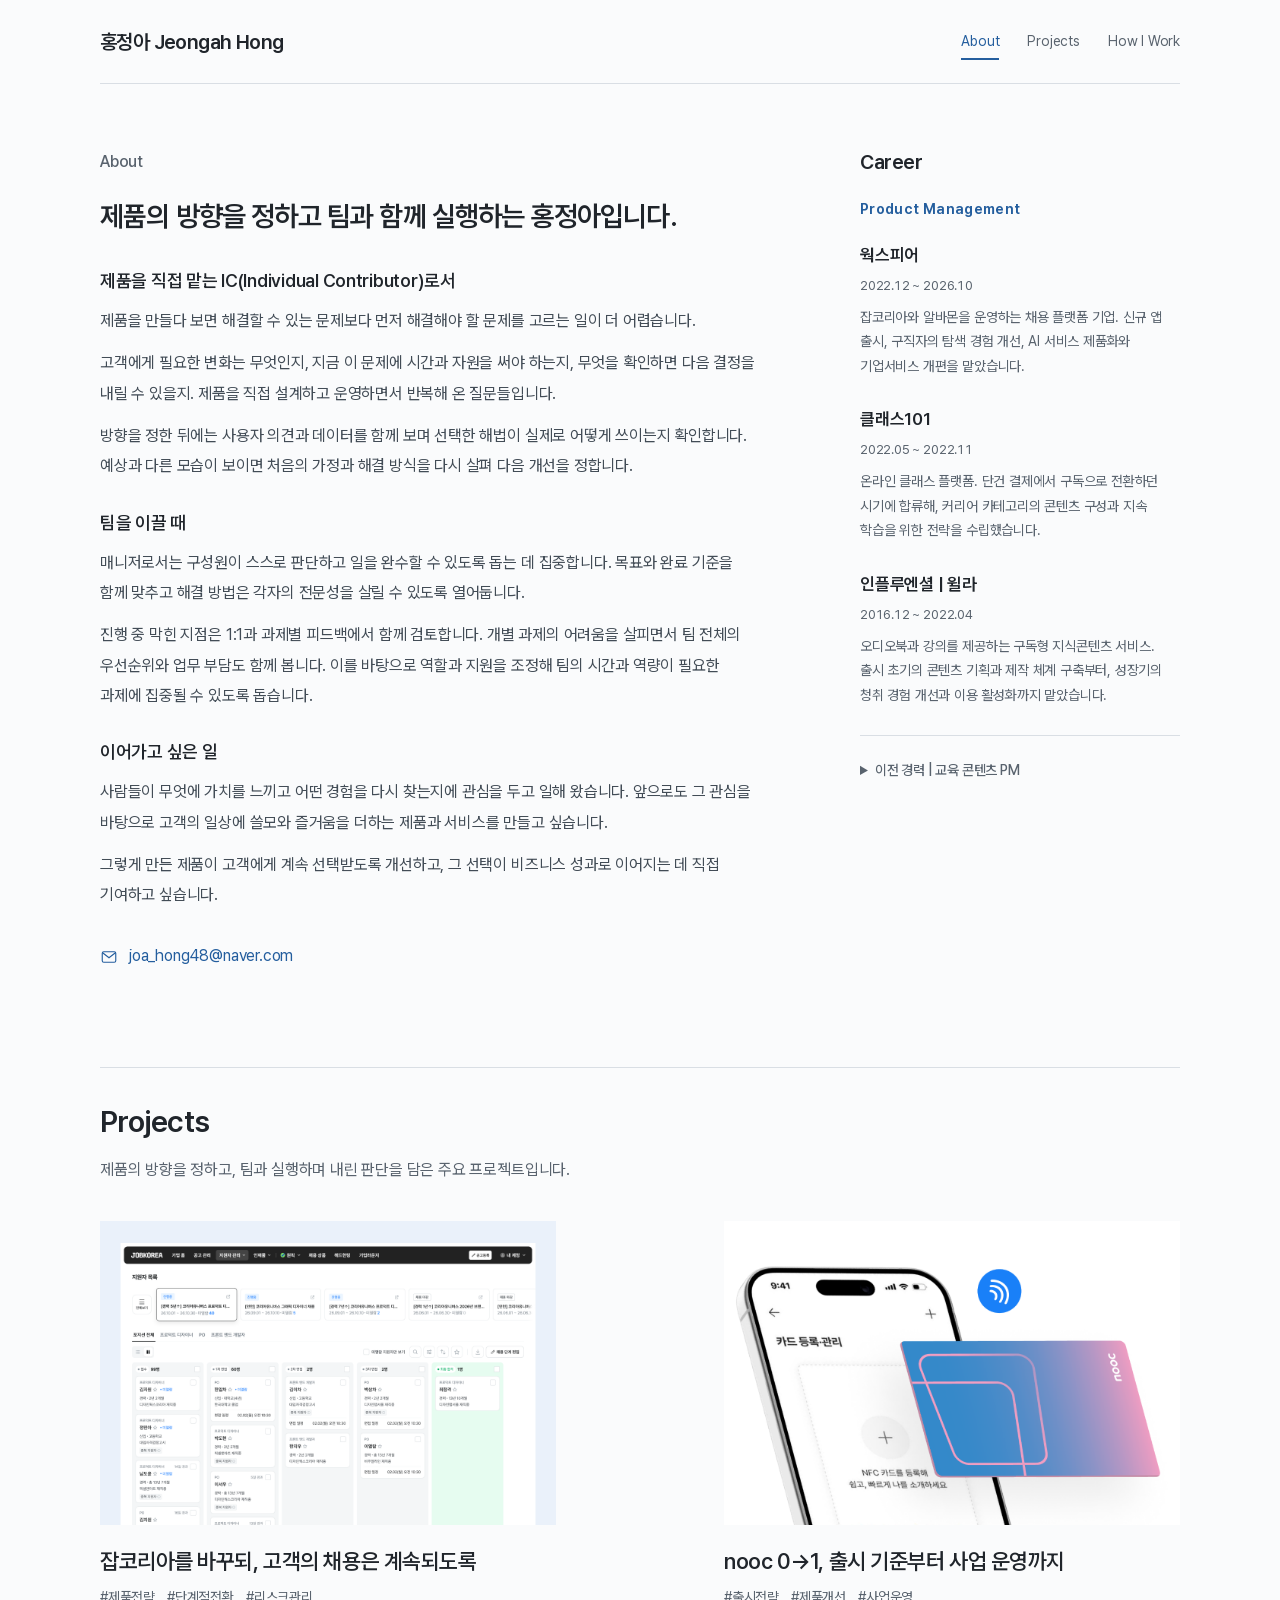
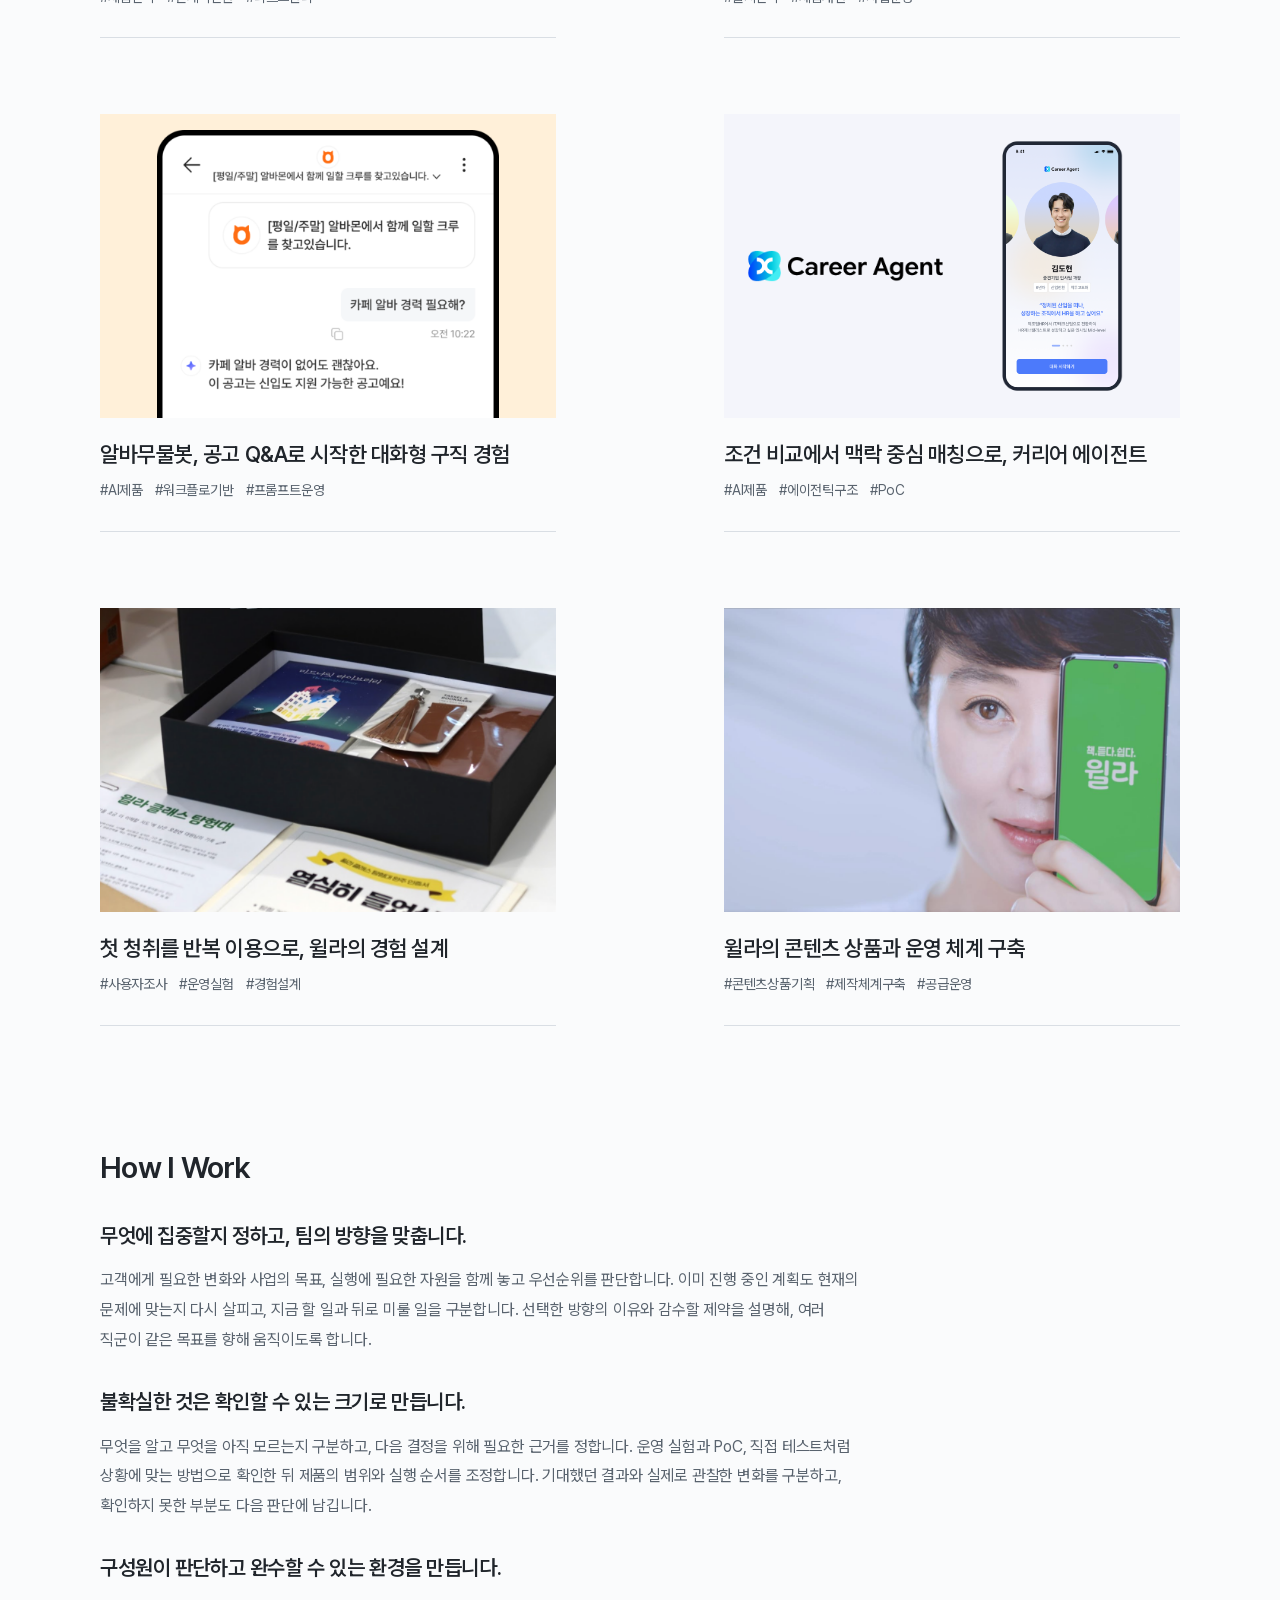
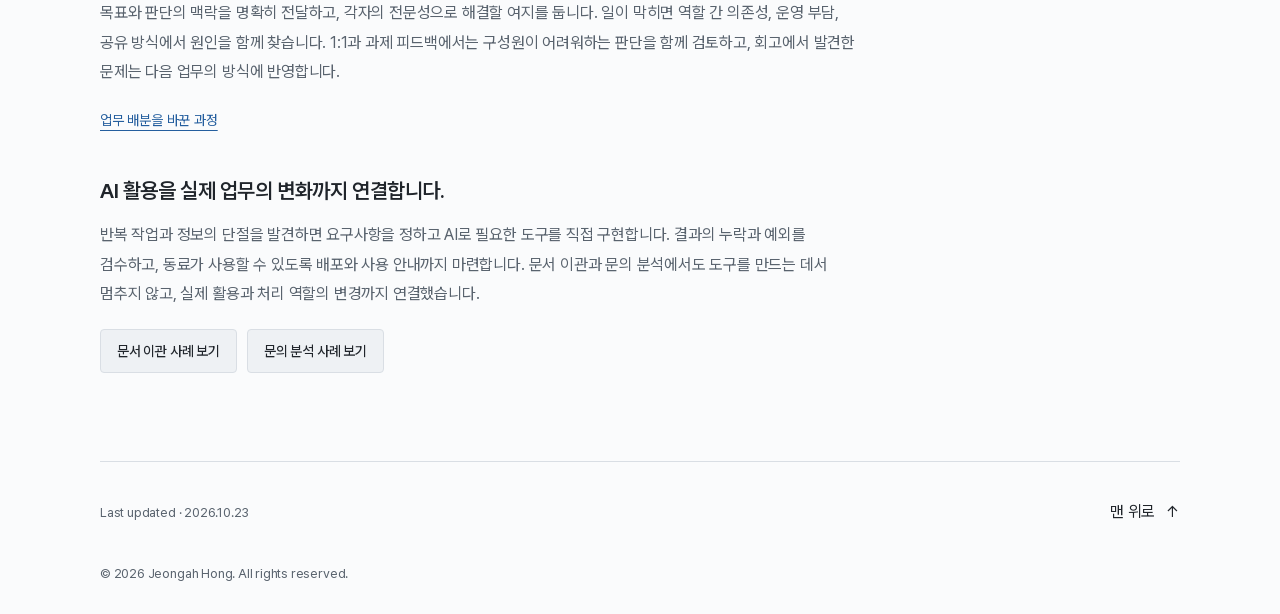
==== index.html @ 8c6b6ed5 "포트폴리오 소개와 프로젝트 카드의 정보 전달 개선 소개를 제품 실무, 팀 운영, 앞으로 이어갈 기여의 관점으로 정리하고 IC를 영문과 함께 표기했습니다. 이전 교육 콘텐츠 경력은 " ====
<!doctype html>
<html lang="ko" id="top"><head><meta charset="utf-8"><meta name="viewport" content="width=device-width, initial-scale=1">
<title>Portfolio - Jeongah Hong</title><meta name="description" content="Jeongah Hong, 홍정아의 교육 콘텐츠, 구독 플랫폼과 채용 서비스의 제품 판단과 실행 경험을 담은 포트폴리오.">
<meta name="theme-color" content="#fafbfc"><meta property="og:type" content="website"><meta property="og:title" content="Product Management &amp; Project Leadership | 홍정아"><meta property="og:description" content="Jeongah Hong, 홍정아의 교육 콘텐츠, 구독 플랫폼과 채용 서비스의 제품 판단과 실행 경험을 담은 포트폴리오.">
<link rel="icon" href="assets/favicon.svg" type="image/svg+xml"><link rel="preload" href="assets/PretendardVariable.woff2" as="font" type="font/woff2" crossorigin>
<link rel="stylesheet" href="assets/site.css?v=5038ac8d3e"><link rel="stylesheet" href="assets/home.css?v=88f10d8a53"><link rel="stylesheet" href="assets/tool-dialogs.css?v=997a9b7346"><link rel="stylesheet" href="assets/tool-figures.css?v=df568af5fd"><script src="assets/site.js?v=27dd18fce4" defer></script><script src="assets/thumbnail-interactions.js?v=0f85cde35d" defer></script><script src="assets/intro-reveal.js?v=9d253df925" defer></script><script src="assets/tool-dialogs.js?v=f38b1e9b86" defer></script></head>
<body class="home-page"><a class="skip-link" href="#main">본문으로 바로가기</a>
<header class="site-header"><div class="wrap nav"><a class="wordmark" href="index.html" aria-label="홍정아 포트폴리오 홈">홍정아 Jeongah Hong</a><nav class="nav-links" aria-label="포트폴리오 목차"><a href="#intro" data-section-link aria-current="location">About</a><a href="#work" data-section-link>Projects</a><a href="#approach" data-section-link>How I Work</a></nav></div></header><main id="main" tabindex="-1">
<section class="home-section home-intro" id="intro" aria-labelledby="intro-heading"><div class="wrap intro-layout"><div class="intro-copy">
<p class="intro-kicker">About</p>
<h1 class="intro-identity" id="intro-heading">제품의 방향을 정하고 팀과 함께 실행하는 홍정아입니다.</h1>
<div class="prose career-story intro-narrative"><section class="intro-narrative-section" aria-labelledby="intro-ic"><h2 class="intro-subheading" id="intro-ic">제품을 직접 맡는 IC(Individual Contributor)로서</h2><p>제품을 만들다 보면 해결할 수 있는 문제보다 먼저 해결해야 할 문제를 고르는 일이 더 어렵습니다.</p><p>고객에게 필요한 변화는 무엇인지, 지금 이 문제에 시간과 자원을 써야 하는지, 무엇을 확인하면 다음 결정을 내릴 수 있을지. 제품을 직접 설계하고 운영하면서 반복해 온 질문들입니다.</p><p>방향을 정한 뒤에는 사용자 의견과 데이터를 함께 보며 선택한 해법이 실제로 어떻게 쓰이는지 확인합니다. 예상과 다른 모습이 보이면 처음의 가정과 해결 방식을 다시 살펴 다음 개선을 정합니다.</p></section><section class="intro-narrative-section" aria-labelledby="intro-manager"><h2 class="intro-subheading" id="intro-manager">팀을 이끌 때</h2><p>매니저로서는 구성원이 스스로 판단하고 일을 완수할 수 있도록 돕는 데 집중합니다. 목표와 완료 기준을 함께 맞추고 해결 방법은 각자의 전문성을 살릴 수 있도록 열어둡니다.</p><p>진행 중 막힌 지점은 1:1과 과제별 피드백에서 함께 검토합니다. 개별 과제의 어려움을 살피면서 팀 전체의 우선순위와 업무 부담도 함께 봅니다. 이를 바탕으로 역할과 지원을 조정해 팀의 시간과 역량이 필요한 과제에 집중될 수 있도록 돕습니다.</p></section><section class="intro-narrative-section" aria-labelledby="intro-future"><h2 class="intro-subheading" id="intro-future">이어가고 싶은 일</h2><p>사람들이 무엇에 가치를 느끼고 어떤 경험을 다시 찾는지에 관심을 두고 일해 왔습니다. 앞으로도 그 관심을 바탕으로 고객의 일상에 쓸모와 즐거움을 더하는 제품과 서비스를 만들고 싶습니다.</p><p>그렇게 만든 제품이 고객에게 계속 선택받도록 개선하고, 그 선택이 비즈니스 성과로 이어지는 데 직접 기여하고 싶습니다.</p></section></div>
<a class="intro-mail" href="mailto:joa_hong48@naver.com" aria-label="이메일 보내기"><svg width="18" height="18" viewBox="0 0 24 24" fill="none" stroke="currentColor" stroke-width="1.5" aria-hidden="true"><rect x="3" y="5" width="18" height="14" rx="2"/><path d="m3 6 9 7 9-7"/></svg><span>joa_hong48@naver.com</span></a>
</div>
<aside class="career-timeline" id="experience" aria-labelledby="timeline-heading"><div class="career-heading"><h2 id="timeline-heading">Career</h2></div><div class="career-track">
<section class="career-era" aria-labelledby="career-product"><header class="career-era-heading"><h3 id="career-product">Product Management</h3></header><ol><li><div class="career-company"><strong>웍스피어</strong><p class="career-date">2022.12 ~ 2026.10</p></div><p class="career-focus">잡코리아와 알바몬을 운영하는 채용 플랫폼 기업. 신규 앱 출시, 구직자의 탐색 경험 개선, AI 서비스 제품화와 기업서비스 개편을 맡았습니다.</p></li><li><div class="career-company"><strong>클래스101</strong><p class="career-date">2022.05 ~ 2022.11</p></div><p class="career-focus">온라인 클래스 플랫폼. 단건 결제에서 구독으로 전환하던 시기에 합류해, 커리어 카테고리의 콘텐츠 구성과 지속 학습을 위한 전략을 수립했습니다.</p></li><li><div class="career-company"><strong>인플루엔셜 | 윌라</strong><p class="career-date">2016.12 ~ 2022.04</p></div><p class="career-focus">오디오북과 강의를 제공하는 구독형 지식콘텐츠 서비스. 출시 초기의 콘텐츠 기획과 제작 체계 구축부터, 성장기의 청취 경험 개선과 이용 활성화까지 맡았습니다.</p></li></ol></section>
<details class="career-earlier"><summary>이전 경력 | 교육 콘텐츠 PM</summary><section class="career-era career-era-foundation" aria-labelledby="career-content"><header class="career-era-heading"><h3 id="career-content">HRD Solution PM &amp; Content Planner</h3><p>기업의 교육 목표를 프로그램과 콘텐츠로 구체화하고, 고객사와 제작 조직 사이에서 일정과 품질, 자원을 관리했습니다.</p></header><ol><li><strong>퍼브</strong><p class="career-date">2016.01 ~ 2016.12</p></li><li><strong>멀티캠퍼스</strong><p class="career-date">2012.03 ~ 2015.01</p></li><li><strong>사이버출판사</strong><p class="career-date">2010.10 ~ 2012.02</p></li><li><strong>큐브앤큐브</strong><p class="career-date">2009.05 ~ 2010.07</p></li></ol></section></details>
</div></aside></div></section>
<section class="home-section" id="work" aria-labelledby="work-heading"><div class="wrap section-stack"><div class="work-heading-row"><h2 class="section-title" id="work-heading">Projects</h2></div><p class="work-caption">제품의 방향을 정하고, 팀과 실행하며 내린 판단을 담은 주요 프로젝트입니다.</p><div class="project-gallery"><article class="project-card" id="project-b2b"><a class="project-card-link" href="cases/b2b.html" aria-labelledby="card-b2b-title" aria-describedby="card-b2b-summary">
<figure class="project-cover"><div class="project-thumbnail cover-finished"><div class="cover-scene"><img src="assets/covers/b2b-product-cover.png" alt="잡코리아의 메뉴, 채용 공고와 지원자 관리 보드를 보여주는 실제 제품 화면" width="1200" height="800" loading="lazy" decoding="async"></div></div><p class="project-summary" aria-hidden="true">기존 고객이 서비스를 계속 이용할 수 있도록 레거시 시스템의 단계적 개편 전략을 정하고, 첫 과제인 지원자 관리 개편을 출시했습니다.</p></figure>
<div class="project-card-body"><h3 id="card-b2b-title">잡코리아를 바꾸되, 고객의 채용은 계속되도록</h3>
<p class="project-tags"><span>#제품전략</span> <span>#단계적전환</span> <span>#리스크관리</span></p><p class="project-summary-mobile" id="card-b2b-summary">기존 고객이 서비스를 계속 이용할 수 있도록 레거시 시스템의 단계적 개편 전략을 정하고, 첫 과제인 지원자 관리 개편을 출시했습니다.</p></div></a></article><article class="project-card" id="project-nooc"><a class="project-card-link" href="cases/nooc.html" aria-labelledby="card-nooc-title" aria-describedby="card-nooc-summary">
<figure class="project-cover"><div class="project-thumbnail cover-finished"><div class="cover-scene"><img src="assets/covers/nooc-a-landscape.png" alt="nooc 앱의 NFC 명함 등록 화면과 실물 NFC 명함을 함께 보여주는 서비스 소개 자료" width="1200" height="800" loading="lazy" decoding="async"></div></div><p class="project-summary" aria-hidden="true">출시 범위와 품질 기준을 정해 앱을 출시하고 제품 개선과 서비스 운영, 마케팅 예산과 사업 결산까지 맡았습니다.</p></figure>
<div class="project-card-body"><h3 id="card-nooc-title">nooc 0→1, 출시 기준부터 사업 운영까지</h3>
<p class="project-tags"><span>#출시전략</span> <span>#제품개선</span> <span>#사업운영</span></p><p class="project-summary-mobile" id="card-nooc-summary">출시 범위와 품질 기준을 정해 앱을 출시하고 제품 개선과 서비스 운영, 마케팅 예산과 사업 결산까지 맡았습니다.</p></div></a></article><article class="project-card" id="project-alba-qna"><a class="project-card-link" href="cases/alba-qna.html" aria-labelledby="card-alba-qna-title" aria-describedby="card-alba-qna-summary">
<figure class="project-cover"><div class="project-thumbnail cover-finished"><div class="cover-scene"><img src="assets/covers/alba-product-cover.png" alt="알바무물봇에서 카페 알바 경력이 필요한지 묻고 해당 공고의 지원 조건을 답하는 실제 대화" width="1200" height="800" loading="lazy" decoding="async"></div></div><p class="project-summary" aria-hidden="true">응답 정책과 평가 기준을 직접 설계하고 개발팀의 코드 배포 없이 제품 담당자가 프롬프트를 수정하고 배포할 수 있는 체계를 마련했습니다.</p></figure>
<div class="project-card-body"><h3 id="card-alba-qna-title">알바무물봇, 공고 Q&A로 시작한 대화형 구직 경험</h3>
<p class="project-tags"><span>#AI제품</span> <span>#워크플로기반</span> <span>#프롬프트운영</span></p><p class="project-summary-mobile" id="card-alba-qna-summary">응답 정책과 평가 기준을 직접 설계하고 개발팀의 코드 배포 없이 제품 담당자가 프롬프트를 수정하고 배포할 수 있는 체계를 마련했습니다.</p></div></a></article><article class="project-card" id="project-career-agent"><a class="project-card-link" href="cases/career-agent.html" aria-labelledby="card-career-agent-title" aria-describedby="card-career-agent-summary">
<figure class="project-cover"><div class="project-thumbnail cover-agent"><div class="cover-scene"><img src="assets/covers/career-agent-centered.png" alt="커리어 에이전트의 실제 로고와 가상 페르소나를 선택하는 온보딩 화면" width="1200" height="800" loading="lazy" decoding="async"></div><div class="persona-window" aria-hidden="true"><div class="persona-strip"><img src="assets/covers/career-agent-persona-1.png" alt="" width="780" height="1688" loading="lazy" decoding="async"><img src="assets/covers/career-agent-persona-2.png" alt="" width="780" height="1688" loading="lazy" decoding="async"><img src="assets/covers/career-agent-persona-3.png" alt="" width="780" height="1688" loading="lazy" decoding="async"><img src="assets/covers/career-agent-persona-4.png" alt="" width="780" height="1688" loading="lazy" decoding="async"></div></div></div><p class="project-summary" aria-hidden="true">탐색 조건의 해석과 확인 기준을 정하고 PoC로 제품화에 필요한 선결 과제를 구체화했습니다.</p></figure>
<div class="project-card-body"><h3 id="card-career-agent-title">조건 비교에서 맥락 중심 매칭으로, 커리어 에이전트</h3>
<p class="project-tags"><span>#AI제품</span> <span>#에이전틱구조</span> <span>#PoC</span></p><p class="project-summary-mobile" id="card-career-agent-summary">탐색 조건의 해석과 확인 기준을 정하고 PoC로 제품화에 필요한 선결 과제를 구체화했습니다.</p></div></a></article><article class="project-card" id="project-willa"><a class="project-card-link" href="cases/willa.html" aria-labelledby="card-willa-title" aria-describedby="card-willa-summary">
<figure class="project-cover"><div class="project-thumbnail cover-finished"><div class="cover-scene"><img src="assets/covers/willa-experience-cover.png" alt="윌라 클래스 탐험대의 도서와 책갈피, 완주 인증 운영물" width="1200" height="800" loading="lazy" decoding="async"></div></div><p class="project-summary" aria-hidden="true">운영 실험으로 청취 행동 변화에 대한 가설을 검증하고 그 결과를 추천 지면과 청취 리포트 기획의 근거로 삼았습니다.</p></figure>
<div class="project-card-body"><h3 id="card-willa-title">첫 청취를 반복 이용으로, 윌라의 경험 설계</h3>
<p class="project-tags"><span>#사용자조사</span> <span>#운영실험</span> <span>#경험설계</span></p><p class="project-summary-mobile" id="card-willa-summary">운영 실험으로 청취 행동 변화에 대한 가설을 검증하고 그 결과를 추천 지면과 청취 리포트 기획의 근거로 삼았습니다.</p></div></a></article><article class="project-card" id="project-content-system"><a class="project-card-link" href="cases/content-system.html" aria-labelledby="card-content-system-title" aria-describedby="card-content-system-summary">
<figure class="project-cover"><div class="project-thumbnail cover-finished"><div class="cover-scene"><img src="assets/covers/willa-production-landscape.png" alt="윌라 IR 자료의 브랜드 이미지, 김혜수와 윌라 로고가 표시된 휴대폰" width="1200" height="800" loading="lazy" decoding="async"></div></div><p class="project-summary" aria-hidden="true">청취 경험에 맞는 콘텐츠 상품을 기획하고 제작 포맷과 공급 및 운영 체계를 정비했습니다.</p></figure>
<div class="project-card-body"><h3 id="card-content-system-title">윌라의 콘텐츠 상품과 운영 체계 구축</h3>
<p class="project-tags"><span>#콘텐츠상품기획</span> <span>#제작체계구축</span> <span>#공급운영</span></p><p class="project-summary-mobile" id="card-content-system-summary">청취 경험에 맞는 콘텐츠 상품을 기획하고 제작 포맷과 공급 및 운영 체계를 정비했습니다.</p></div></a></article></div></div></section>
<section class="home-section" id="approach" aria-labelledby="approach-heading"><div class="wrap section-stack"><h2 class="section-title" id="approach-heading">How I Work</h2>
<div class="practice-list">
<article class="practice-item"><h3>무엇에 집중할지 정하고, 팀의 방향을 맞춥니다.</h3><p>고객에게 필요한 변화와 사업의 목표, 실행에 필요한 자원을 함께 놓고 우선순위를 판단합니다. 이미 진행 중인 계획도 현재의 문제에 맞는지 다시 살피고, 지금 할 일과 뒤로 미룰 일을 구분합니다. 선택한 방향의 이유와 감수할 제약을 설명해, 여러 직군이 같은 목표를 향해 움직이도록 합니다.</p></article>
<article class="practice-item"><h3>불확실한 것은 확인할 수 있는 크기로 만듭니다.</h3><p>무엇을 알고 무엇을 아직 모르는지 구분하고, 다음 결정을 위해 필요한 근거를 정합니다. 운영 실험과 PoC, 직접 테스트처럼 상황에 맞는 방법으로 확인한 뒤 제품의 범위와 실행 순서를 조정합니다. 기대했던 결과와 실제로 관찰한 변화를 구분하고, 확인하지 못한 부분도 다음 판단에 남깁니다.</p></article>
<article class="practice-item"><h3>구성원이 판단하고 완수할 수 있는 환경을 만듭니다.</h3><p>목표와 판단의 맥락을 명확히 전달하고, 각자의 전문성으로 해결할 여지를 둡니다. 일이 막히면 역할 간 의존성, 운영 부담, 공유 방식에서 원인을 함께 찾습니다. 1:1과 과제 피드백에서는 구성원이 어려워하는 판단을 함께 검토하고, 회고에서 발견한 문제는 다음 업무의 방식에 반영합니다.</p><a class="text-link" href="cases/ai-toolcraft.html#sustain-redesign">업무 배분을 바꾼 과정</a></article>
<article class="practice-item"><h3>AI 활용을 실제 업무의 변화까지 연결합니다.</h3><p>반복 작업과 정보의 단절을 발견하면 요구사항을 정하고 AI로 필요한 도구를 직접 구현합니다. 결과의 누락과 예외를 검수하고, 동료가 사용할 수 있도록 배포와 사용 안내까지 마련합니다. 문서 이관과 문의 분석에서도 도구를 만드는 데서 멈추지 않고, 실제 활용과 처리 역할의 변경까지 연결했습니다.</p>
<div class="practice-evidence">
<a class="practice-example" href="cases/ai-toolcraft.html#requirements" data-tool-dialog="tool-dialog-migration" aria-haspopup="dialog" aria-controls="tool-dialog-migration">문서 이관 사례 보기</a>
<a class="practice-example" href="cases/ai-toolcraft.html#sustain" data-tool-dialog="tool-dialog-sustain" aria-haspopup="dialog" aria-controls="tool-dialog-sustain">문의 분석 사례 보기</a>
</div></article>
</div></div></section>
<dialog class="tool-dialog" id="tool-dialog-migration" aria-labelledby="tool-dialog-migration-title">
<header class="tool-dialog-header"><h2 id="tool-dialog-migration-title" tabindex="-1">문서 이관 도구</h2><button class="tool-dialog-close" type="button" data-dialog-close aria-label="문서 이관 도구 닫기">닫기 <span aria-hidden="true">×</span></button></header>
<div class="tool-dialog-content"><dl class="tool-overview" aria-label="도구 개요"><div><dt>구현</dt><dd>약 6시간</dd></div><div><dt>개발 도구</dt><dd>Claude Code</dd></div><div><dt>기술 스택</dt><dd>Python, Flask, Next.js, React</dd></div></dl><section class="tool-dialog-section"><h3>배경과 필요성</h3><p>Notion을 전사 협업툴로 도입하면서 조직에서 10년 넘게 사용한 Confluence와 최근 1년간 사용한 Slack에 쌓인 방대한 업무 자료를 옮겨야 했습니다.</p><p>Confluence에 내보내기 기능이 있었지만 원본의 형태를 온전히 유지할 수 없었습니다.</p></section><section class="tool-dialog-section"><h3>해결하려던 문제와 목표</h3><p>방대한 업무 자료를 몇 번의 클릭으로 옮기되, Notion에서도 원본처럼 활용할 수 있게 하는 것이 목표였습니다. 본문과 첨부파일, 이미지, 표와 코드 블록 같은 서식, 상위와 하위 페이지 구조를 함께 보존하는 데 집중했습니다.</p></section><section class="tool-dialog-section"><h3>구현 방식</h3><p>본인 계정으로 로그인한 뒤 옮길 Confluence 페이지와 Notion의 목적지를 입력하고 ‘이사 시작’을 누르면 하위 페이지까지 함께 옮겨집니다.</p><p>상위와 하위 페이지 관계는 별도로 저장했습니다. 이관 후 Notion에서 위키로 전환하면 도구의 업데이트 기능으로 이 관계를 연결할 수 있게 했습니다. Slack용 도구도 같은 사용 흐름으로 만들었으며 Canvas를 목록에서 고르거나 링크로 지정할 수 있습니다.</p><figure class="tool-flow"><div class="tool-flow-frame"><ol class="tool-flow-steps"><li><div class="tool-flow-label">1. 이사 시작</div><img src="cases/assets/ai/migration-start-20261020.png" alt="원본과 Notion 목적지 페이지를 입력하고 이사 시작을 실행하는 화면" width="1232" height="650" loading="lazy" decoding="async"></li><li><span class="tool-flow-arrow" aria-hidden="true"></span><div class="tool-flow-label">2. 이사 완료</div><img src="cases/assets/ai/migration-complete-20261020.png" alt="이관 완료 건수와 결과 리포트 버튼을 보여주는 화면" width="1232" height="400" loading="lazy" decoding="async"></li></ol></div><figcaption>구현 화면을 예시 데이터로 재현했습니다.</figcaption></figure></section><section class="tool-dialog-section"><h3>개발 과정</h3><p>Claude와 대화하며 요구사항과 사용 흐름을 정리하고 Claude Code로 구현했습니다. 약 6시간이 걸렸습니다. 가장 많은 시간이 걸린 부분은 테스트에서 확인한 실패 사례를 보완하고 결과 리포트를 만드는 과정이었습니다.</p><p>처음 이관 기능을 구현한 뒤 실제 업무 자료로 테스트해 보니 파일이 많으면 작업이 중간에 멈추거나 첨부파일 용량 제한 때문에 일부가 옮겨지지 않는 경우가 있었습니다. 어느 부분이 실패했는지 모르면 모든 페이지를 직접 확인해야 했습니다.</p><p>그래서 이관 결과를 완료, 일부 완료, 미완료로 구분하고 완료하지 못한 내용과 사유를 결과 리포트에 표시했습니다. 이를 통해 중간에 멈춰도 다시 시작할 지점을 알 수 있었고, 일부만 실패했다면 해당 항목만 확인해 보완할 수 있었습니다.</p></section><section class="tool-dialog-section"><h3>결과</h3><p>완성된 도구는 누구나 쉽게 실행할 수 있도록 설치형 앱으로 만들고 사용 가이드와 함께 배포했습니다. 가이드에는 상세한 실행 방법과 페이지 수 및 구성에 따른 예상 소요 시간, 오류가 발생할 수 있는 상황, 결과 리포트 확인 방법과 필요한 후속 조치를 담았습니다.</p><p>배포 후 제품팀뿐 아니라 사업, 영업 등 다양한 팀의 동료들이 업무 자료를 옮기는 데 활용했습니다. 수백 개 페이지를 일일이 복사하고 붙여넣는 대신 ‘이사 시작’ 버튼을 한 번 눌러 옮기고, 리포트에 남은 실패 항목만 확인해 보완할 수 있었습니다.</p><p>개인적으로는 제가 필요한 도구를 AI와 함께 혼자서 처음부터 끝까지 만들어 본 첫 경험이기도 했습니다.</p><p>약 6시간 만에 사용 가능한 도구를 구현할 수 있었던 것은, 직접 사용자로서 무엇이 필요하고 어떤 수준이어야 쓸 수 있는지 명확히 알고 있었기 때문이라고 생각합니다. AI가 어디까지 구현할 수 있는지를 아는 것보다, 무엇을 어떤 수준으로 만들어야 실제로 쓰일지를 아는 것이 더 중요했습니다. 해결할 문제와 기준을 알고 있다면, 누구나 필요한 도구를 직접 만들고 같은 문제를 겪는 사람에게 제공할 수 있다는 가능성을 확인한 경험이었습니다.</p></section></div></dialog><dialog class="tool-dialog" id="tool-dialog-sustain" aria-labelledby="tool-dialog-sustain-title">
<header class="tool-dialog-header"><h2 id="tool-dialog-sustain-title" tabindex="-1">서스테인 보드</h2><button class="tool-dialog-close" type="button" data-dialog-close aria-label="서스테인 보드 닫기">닫기 <span aria-hidden="true">×</span></button></header>
<div class="tool-dialog-content"><dl class="tool-overview" aria-label="도구 개요"><div><dt>초기 구현</dt><dd>1일</dd></div><div><dt>업무 적용 후 개선</dt><dd>3주</dd></div><div><dt>개발 도구</dt><dd>Claude Code</dd></div><div><dt>기술 스택</dt><dd>Python, PostgreSQL, Next.js, Recharts</dd></div></dl><section class="tool-dialog-section"><h3>배경과 필요성</h3><p>잡코리아와 알바몬의 구인자 서비스를 담당하는 팀을 맡게 되면서, 가장 먼저 발견한 문제는 팀이 고객 문의와 내부 요청에 많은 시간을 쓰고 있지만 어떤 업무가 누구에게 얼마나 쌓이는지 파악하기 어렵다는 것이었습니다. 문의는 Slack과 사내 포털, 개인 DM으로 흩어져 있었습니다.</p><p>먼저 문의 접수와 처리 현황을 확인할 공통 기준인 SSOT(Single Source of Truth)를 마련했습니다. 문의 접수는 Slack으로 모으고 내부 요청과 고객 문의를 채널로 구분했습니다. 답변으로 끝나는 일은 채널에서 처리하고, 원인 조사나 개발이 필요한 일은 Notion 인박스에 남겨 진행을 추적했습니다.</p><p>이렇게 접수와 처리 과정을 추적할 수 있게 됐지만, 기록이 쌓이는 것만으로는 업무 유형과 담당자별 부담을 파악하기 어려웠습니다. 팀이 바쁜 원인을 확인하려면 문의 내용과 처리 주체를 함께 분석해야 했습니다. 업무 배분을 판단할 수 있도록 SSOT의 기록을 분석하는 대시보드가 필요했습니다.</p></section><section class="tool-dialog-section"><h3>해결하려던 문제와 목표</h3><p>제품 담당자가 판단하고 실행해야 하는 일과 그렇지 않은 일을 구분해, 제품 조직의 리소스가 필요한 곳에 쓰이도록 하는 것이 목표였습니다. 업무가 몰리는 원인과 반복되는 비효율을 확인하고 누가 어떤 일을 맡아야 하는지 판단하려 했습니다.</p></section><section class="tool-dialog-section"><h3>구현 방식</h3><p>Slack에 접수된 문의와 스레드의 처리 기록을 자동으로 모아 대시보드에서 확인하도록 만들었습니다. 기간과 서비스를 선택하면 문의 접수 추이와 처리 상태, 팀과 담당자별 분포를 볼 수 있습니다.</p><p>실제 업무 사례를 구체적으로 전달하며 제품 담당자의 판단과 실행이 필요한 문의인지 구분할 기준을 정리하고, 이를 LLM의 분류 지침으로 제공했습니다. LLM이 이 지침에 따라 문의 내용과 스레드의 대화, 처리 결과를 읽고 분류하도록 했습니다. 접수 때 지정된 팀과 실제 처리한 팀은 따로 기록해 어떤 문의가 어느 팀의 업무로 이어지는지 볼 수 있게 했습니다.</p><p>필요한 기능과 분석 기준을 정의하고 Claude Code에 구현을 요청했습니다. 코드 작성은 Claude Code가 수행했고, 저는 실제 업무에 맞게 기능과 결과를 검증했습니다.</p><div class="tool-dialog-screen-pair">
<figure class="tool-dialog-screen tool-dialog-screen-top"><img src="cases/assets/ai/sustain-01.png" alt="Sustain 대시보드 상단: 문의 접수와 처리 현황, 일별 추이, 채널별 및 처리팀별 분포" width="2880" height="4498" loading="lazy" decoding="async"></figure>
<figure class="tool-dialog-screen tool-dialog-screen-bottom"><img src="cases/assets/ai/sustain-01.png" alt="Sustain 대시보드 하단: 담당자별 처리 현황, 문의 유형과 접수 내역, 주의가 필요한 문의" width="2880" height="4498" loading="lazy" decoding="async"></figure>
</div><p class="tool-image-caption">문의 분포와 처리 현황을 확인하는 대시보드입니다. 예시 데이터로 재현했습니다.</p></section><section class="tool-dialog-section"><h3>개발 과정</h3><p>Claude Code로 초기 대시보드를 1일 만에 구현하고, 업무에 적용한 뒤 3주간 집계와 분류를 개선했습니다.</p><p>집계 결과에 누락과 오류가 반복돼 실제 기록을 하나씩 확인하며 원인을 찾아야 했습니다. 정확하게 대조하기 위해 문의 기록을 일자별로 나누고, 대시보드를 구성하는 단계별 데이터를 놓고 Claude와 오류가 발생한 지점을 역추적했습니다. 그 과정에서 개인과 그룹 멘션의 식별값, 완료 이모지와 이에 반응한 사용자 정보를 기준으로 처리 상태와 담당자를 구분하는 규칙을 찾았습니다. 이를 Slack 채널의 관리 규칙으로 정리해 구성원들에게 전파하고, 규칙이 반영된 기록을 다시 분석했습니다. 규칙을 찾고 실제 운영에 적용한 뒤 결과를 검증하는 과정을 반복하면서 집계와 분류를 개선하는 데 많은 시간이 들었습니다.</p></section><section class="tool-dialog-section"><h3>결과</h3><p>분석 대상인 구인자 서비스 문의 중 약 37%는 이미 정해진 정책을 안내하는 일이었습니다. 지원 조직이 답변할 수 있는 문의도 제품 담당자에게 들어오면서, 정책 안내와 제품의 판단 및 실행이 필요한 업무가 같은 담당자에게 쌓이고 있었습니다. 이 부담을 줄이려면 각 팀이 맡을 역할을 명확히 하고, 지원 조직이 직접 답변할 수 있는 조건도 갖춰야 했습니다.</p><p>그래서 정해진 정책의 안내는 지원 조직이 맡고, 제품 조직은 정책과 기능에 대한 판단과 실행에 집중하도록 부서 간 책임을 정리했습니다. 지원 조직이 직접 답변하는 데 필요한 내용을 함께 확인하면서, 현행화가 필요한 정책서를 정비하는 일을 제품 조직의 지원 과제로 도출했습니다. 반복되는 안내를 줄일 수 있도록 정책서 기반 자동 답변 에이전트도 후속 과제로 구체화했습니다.</p><p>담당자별 업무량도 확인할 수 있게 되면서 팀 안에서는 실제 운영 업무량을 근거로 담당 범위를 재조정했습니다. 이후에도 특정 팀원에게 일이 몰리는지 대시보드로 살펴보며, 문제가 커지기 전에 업무 배분과 지원 방안을 논의할 수 있게 됐습니다.</p><p>이처럼 업무를 조정하는 데 필요한 근거를 AI로 직접 만든 도구에서 얻을 수 있었습니다. 데이터팀이나 엔지니어에게 별도로 구현을 요청하지 않고도, 오랫동안 막연하게 느끼던 업무 부담을 분석하고 그 결과를 일하는 방식의 변화로 이어갈 수 있었다는 점이 가장 큰 성과였습니다.</p></section></div></dialog></main><nav class="reading-actions wrap" aria-label="페이지 이동"><p class="last-updated">Last updated · <time datetime="2026-10-23">2026.10.23</time></p><a href="#top">맨 위로 <span aria-hidden="true">↑</span></a></nav><footer class="site-footer"><div class="wrap"><p>© 2026 Jeongah Hong. All rights reserved.</p></div></footer></body></html>
---- assets/site.css ----
@font-face{font-family:Pretendard;src:url('./PretendardVariable.woff2') format('woff2');font-style:normal;font-weight:100 900;font-display:swap}
:root{--paper:#fafbfc;--surface:#eef1f4;--ink:#20252b;--secondary:#59636e;--line:#d9dee4;--accent:#245e9e;--accent-soft:#e7f0fa;--font:Pretendard,-apple-system,BlinkMacSystemFont,sans-serif;--small:14px;--body:16px;--title:22px;--section:30px;--display:40px;--width:1080px;--gutter:32px;--header-offset:104px}
*{box-sizing:border-box}
html{scroll-behavior:auto;scroll-padding-top:var(--header-offset)}
body{margin:0;background:var(--paper);color:var(--ink);font:400 var(--body)/1.8 var(--font);letter-spacing:-.012em;-webkit-font-smoothing:antialiased}
h1,h2,h3,h4,p,figure,dl,dd{margin:0}
h1,h2,h3,h4{font-weight:600;word-break:keep-all;overflow-wrap:break-word}
h1{font-size:var(--display);line-height:1.4;letter-spacing:-.035em}
h2{font-size:var(--section);line-height:1.45;letter-spacing:-.025em}
h3{font-size:var(--title);line-height:1.5;letter-spacing:-.02em}
p,li,dd{word-break:keep-all;overflow-wrap:anywhere}
a{color:inherit;text-decoration:none;text-underline-offset:5px}
a:hover{color:var(--accent)}
:focus-visible{outline:3px solid var(--accent);outline-offset:4px}
img{display:block;max-width:100%;height:auto}
strong{font-weight:600}
::selection{background:var(--accent-soft);color:var(--ink)}
.wrap{width:min(var(--width),calc(100% - var(--gutter)*2));margin-inline:auto}
.skip-link{position:fixed;top:-100px;left:20px;padding:12px 20px;background:var(--ink);color:#fff;z-index:100}
.skip-link:focus{top:12px}
.site-header{position:sticky;top:0;z-index:20;background:var(--paper)}
.nav{height:84px;display:flex;align-items:center;justify-content:space-between;gap:24px;border-bottom:1px solid var(--line)}
.wordmark{display:inline-flex;align-items:center;min-height:44px;font-size:20px;font-weight:600;letter-spacing:-.03em}
.nav-links{display:flex;gap:28px}
.nav-links a{position:relative;display:flex;align-items:center;min-height:44px;font-size:14px;color:var(--secondary);white-space:nowrap}
.nav-links a:hover,.nav-links a[aria-current=location]{color:var(--accent)}
.nav-links a[aria-current=location]:after{content:'';position:absolute;left:0;right:0;bottom:4px;height:2px;background:var(--accent)}
.text-link{display:inline-flex;align-items:center;min-height:44px;color:var(--accent);font-size:14px;text-decoration:underline}
.visually-hidden{position:absolute;width:1px;height:1px;padding:0;margin:-1px;overflow:hidden;clip:rect(0,0,0,0);white-space:nowrap;border:0}
.reading-actions{border-top:1px solid var(--line);padding:28px 0;display:flex;justify-content:space-between;align-items:center;gap:24px}
.last-updated{font-size:13px;color:var(--secondary);white-space:nowrap}
.reading-actions a{display:inline-flex;align-items:center;gap:10px;min-height:44px;font-size:16px}
.reading-actions a:only-child{margin-left:auto}
.site-footer>.wrap{padding:0 0 28px;font-size:13px;color:var(--secondary)}
@media(max-width:760px){:root{--gutter:24px;--display:32px;--section:28px}.nav{height:auto;min-height:104px;flex-direction:column;align-items:stretch;gap:0;padding:8px 0}.wordmark{align-self:flex-start}.nav-links{justify-content:space-between;gap:12px}.nav-links a{font-size:13px}}
@media(prefers-reduced-motion:reduce){html{scroll-behavior:auto}*,*::before,*::after{animation:none!important;transition:none!important}}
@media print{.site-header,.skip-link,.site-footer,.reading-actions{display:none!important}body{background:#fff;color:#000}.wrap{width:100%}a{color:inherit}}
---- assets/home.css ----
/* One archive, with material carrying the visual character. */
.home-section{padding:0 0 88px}
.home-intro{padding-top:64px}
.intro-layout{display:grid;grid-template-columns:minmax(0,1fr) 320px;gap:64px;align-items:start}
.intro-copy{min-width:0}
.section-title{font-size:30px;font-weight:600;line-height:1.4;letter-spacing:-.025em;margin-bottom:32px}
.intro-section-title{font-size:16px;font-weight:500;color:var(--secondary);margin-bottom:20px}
.intro-mail{display:inline-flex;align-items:center;gap:10px;min-height:44px;font-size:16px;color:var(--accent);margin-top:24px}
.intro-mail svg{flex:none}
.career-story{max-width:660px;color:#424c56;line-height:1.9}
.career-story p+p{margin-top:20px}
.career-heading{display:flex;justify-content:space-between;align-items:center;gap:16px;margin-bottom:22px}
.career-timeline h2{font-size:20px}
.career-heading .text-link{font-size:13px}
.career-era-heading h3{font-size:14px;font-weight:650;color:var(--accent);letter-spacing:.025em;margin-bottom:20px}
.career-era-heading p{font-size:14px;color:var(--secondary);line-height:1.75;margin-bottom:16px}
.career-timeline ol{list-style:none;padding:0;margin:0}
.career-timeline li{padding-bottom:24px}
.career-timeline strong{font-size:16px;display:block;margin:2px 0}
.career-date{color:var(--secondary);font-size:13px;font-variant-numeric:tabular-nums}
.career-focus{font-size:14px;line-height:1.75}
.career-focus{color:var(--secondary);margin-top:8px}
.career-company strong{font-size:17px;margin-bottom:3px}
.career-era-foundation{padding-top:14px}
.career-era-foundation li{display:flex;align-items:baseline;justify-content:space-between;gap:12px;padding-bottom:8px}
.career-era-foundation strong{font-size:14px;font-weight:500}
.home-section:not(.home-intro)>.wrap{padding-top:32px}
#work>.wrap{border-top:1px solid var(--line)}

.work-heading-row{display:flex;align-items:baseline;justify-content:space-between}
.work-heading-row .section-title{margin-bottom:14px}
.work-caption{color:var(--secondary);margin-bottom:36px}
.project-gallery{display:grid;grid-template-columns:repeat(2,minmax(0,456px));justify-content:space-between;gap:76px 48px}
.project-card{min-width:0;padding-bottom:28px;border-bottom:1px solid var(--line)}
.project-card-link{display:block;height:100%}
.project-thumbnail{position:relative;aspect-ratio:3/2;overflow:hidden;background:#fff}
.cover-scene{position:absolute;inset:0;overflow:hidden}
.cover-scene>img{display:block;width:100%;height:100%}
.cover-pending{display:grid;place-items:center;background:#fafbfc;border:1px solid var(--line);color:var(--secondary);font-size:16px}
.project-cover{position:relative}
.project-cover figcaption{position:absolute;top:55%;left:5.333333%;width:43.333333%;text-align:left;color:var(--secondary);font-size:13px;line-height:1.7}
.persona-window{position:absolute;left:61.916667%;top:10.25%;width:24.5%;height:79.530769%;border-radius:10.25641% / 4.739336%;overflow:hidden}
.persona-strip{display:flex;width:400%;height:100%}
.persona-strip img{display:block;flex:0 0 25%;width:25%;height:100%}
.project-card-body{padding-top:20px}
.project-card h3{font-size:22px;line-height:1.5;font-weight:550;color:var(--ink);text-wrap:pretty}
.project-tags{display:flex;flex-wrap:wrap;gap:4px 12px;margin-top:8px;font-size:14px;color:var(--secondary);line-height:1.7}
.project-tags span{white-space:nowrap}
.practice-list{display:flex;flex-direction:column;gap:32px;max-width:760px}
.practice-item{display:flex;flex-direction:column;align-items:start;min-width:0}
.practice-item h3{font-size:21px;line-height:1.5;margin-bottom:14px}
.practice-item>p{color:var(--secondary);line-height:1.85}
.practice-item>.text-link{margin-top:12px}
.practice-evidence{display:flex;flex-wrap:wrap;gap:10px;margin-top:20px}
.practice-example{display:inline-flex;align-items:center;justify-content:center;min-height:44px;padding:10px 16px;border:1px solid var(--line);border-radius:4px;font-size:14px;font-weight:500;line-height:1.6;color:var(--ink);background:var(--surface);text-decoration:none}
.practice-example:hover{border-color:var(--secondary)}
.practice-example:focus-visible{outline:2px solid var(--accent);outline-offset:4px}
@media(prefers-reduced-motion:reduce){.persona-strip{transform:none!important}}
@media(max-width:1000px){.intro-layout{grid-template-columns:minmax(0,1fr) 280px;gap:36px}}
@media(max-width:760px){.home-section{padding-bottom:56px}.home-intro{padding-top:40px}.intro-layout{grid-template-columns:1fr;gap:40px}.career-timeline{max-width:520px;width:100%}.career-timeline h2{font-size:22px}.section-title{font-size:28px;margin-bottom:24px}.intro-section-title{font-size:16px;margin-bottom:20px}.project-gallery{grid-template-columns:1fr;gap:52px}.project-card h3{min-height:0;font-size:22px}.project-cover figcaption{min-height:0}.project-tags{margin-top:8px}.work-caption{margin-bottom:28px}.practice-list{gap:24px}.practice-item h3{font-size:21px}.home-section:not(.home-intro)>.wrap{padding-top:24px}}
@media(max-width:440px){.career-era-foundation li{flex-wrap:wrap}}
@media print{.home-intro{padding-top:0}.home-section{padding-bottom:32px}.project-card{break-inside:avoid}.project-gallery{grid-template-columns:1fr 1fr}.intro-layout{display:block}.career-timeline{margin-top:24px}}


/* Introduction and project summaries, approved 2026-10-23. */
.intro-kicker{font-size:16px;font-weight:500;color:var(--secondary);margin-bottom:18px}
.intro-identity{font-size:28px;font-weight:600;line-height:1.55;letter-spacing:-.03em;text-wrap:pretty;margin-bottom:28px}
.intro-narrative-section+.intro-narrative-section{margin-top:26px}
.intro-narrative .intro-subheading{font-size:18px;font-weight:550;line-height:1.65;letter-spacing:-.015em;color:var(--ink);margin-bottom:10px}
.intro-narrative p+p{margin-top:12px}
.career-earlier{margin-top:4px;border-top:1px solid var(--line);padding-top:14px}
.career-earlier>summary{cursor:pointer;font-size:14px;font-weight:500;color:var(--secondary);padding:8px 0;min-height:44px}
.career-earlier>summary:hover{color:var(--accent)}
.career-earlier[open]>summary{margin-bottom:12px}
.career-earlier .career-era-foundation{padding-top:0}
.project-thumbnail::after{content:'';position:absolute;inset:0;z-index:1;background:linear-gradient(180deg,rgba(12,19,28,.32) 0%,rgba(12,19,28,.38) 40%,rgba(12,19,28,.84) 100%);opacity:0;transition:opacity 180ms ease;pointer-events:none}
.project-summary{position:absolute;z-index:2;inset:auto 24px 22px;color:#fff;font-size:16px;line-height:1.65;font-weight:500;opacity:0;transform:translateY(5px);transition:opacity 180ms ease,transform 180ms ease;pointer-events:none}
.project-summary-mobile{display:none}
.project-card-link:focus-visible .project-thumbnail::after,.project-card-link:focus-visible .project-summary{opacity:1}
.project-card-link:focus-visible .project-summary{transform:none}
.project-card-link:focus-visible{outline:2px solid var(--accent);outline-offset:7px}
@media(hover:hover) and (pointer:fine){
  .project-card-link:hover .project-thumbnail::after,.project-card-link:hover .project-summary{opacity:1}
  .project-card-link:hover .project-summary{transform:none}
}
@media(max-width:760px),(hover:none),(pointer:coarse){
  .project-thumbnail::after,.project-summary{display:none}
  .project-summary-mobile{display:block;margin-top:12px;color:var(--secondary);font-size:15px;line-height:1.75;font-weight:400}
}
@media(max-width:760px){.intro-identity{font-size:25px;line-height:1.55;margin-bottom:26px}.intro-narrative .intro-subheading{font-size:17px}.intro-narrative-section+.intro-narrative-section{margin-top:24px}.intro-kicker{margin-bottom:16px}.career-earlier{margin-top:0}}
@media print{.project-thumbnail::after,.project-summary{display:none}.project-summary-mobile{display:block;color:#000;margin-top:12px}}
---- assets/tool-dialogs.css ----
.tool-dialog{width:min(860px,calc(100% - 48px));max-width:none;max-height:90vh;max-height:90dvh;margin:auto;padding:0;border:1px solid var(--line);border-radius:8px;background:var(--paper);color:var(--ink);overflow:auto;overscroll-behavior:contain;scrollbar-gutter:stable;font:inherit}
.tool-dialog::backdrop{background:rgba(20,26,34,.65)}
.tool-dialog-header{position:sticky;top:0;z-index:1;display:flex;justify-content:space-between;align-items:center;gap:20px;padding:18px 32px;border-bottom:1px solid var(--line);background:var(--paper)}
.tool-dialog-header h2{font-size:21px;line-height:1.45;scroll-margin-top:24px}
/* The static heading receives initial reading focus, not an interactive selection. */
.tool-dialog-header h2:focus{outline:none}
.tool-dialog-close{display:inline-flex;align-items:center;justify-content:center;gap:10px;flex-shrink:0;min-height:44px;padding:8px 12px;border:1px solid var(--line);border-radius:4px;background:var(--paper);color:var(--ink);font:inherit;font-size:14px;cursor:pointer}
.tool-dialog-close:hover{border-color:var(--accent);color:var(--accent)}
.tool-dialog-close span{font-size:22px;line-height:1}
.tool-dialog-content{padding:20px 32px 24px;font-size:15px;line-height:1.8}
.tool-overview{display:grid;grid-template-columns:repeat(2,minmax(0,1fr));gap:12px 24px;margin:0 0 24px;padding:0 0 20px;border-bottom:1px solid var(--line)}
.tool-overview>div{min-width:0}.tool-overview>div:nth-child(n+3){grid-column:1/-1}
.tool-overview dt{font-size:13px;color:var(--secondary)}
.tool-overview dd{margin:2px 0 0;font-size:15px;overflow-wrap:anywhere}
.tool-dialog-content>p+p,.tool-dialog-section>p+p{margin-top:12px}
.tool-dialog-section{margin-top:24px}
.tool-dialog-section h3{font-size:18px;margin-bottom:10px}
.tool-dialog-figure{margin-top:16px}
.tool-dialog-figure>img{display:block;width:auto;max-width:100%;max-height:320px;object-fit:contain;margin:0;border:1px solid var(--line)}
.tool-dialog-footnote{font-size:13px;line-height:1.7;color:var(--secondary)}
.tool-dialog-screen-pair{display:grid;grid-template-columns:repeat(2,minmax(0,1fr));gap:16px;align-items:start;margin-top:16px}
.tool-dialog-screen{position:relative;overflow:hidden;margin:0;border:1px solid var(--line);background:#fff}
/* Two viewports of the original 2880 × 4498 screenshot, divided between panels. */
.tool-dialog-screen-top{aspect-ratio:2480/1820}
.tool-dialog-screen-bottom{aspect-ratio:2480/2490}
.tool-dialog-screen img{position:absolute;display:block;width:116.129032%;max-width:none;height:auto;left:-8.064516%}
.tool-dialog-screen-top img{top:-7.692308%}
.tool-dialog-screen-bottom img{top:-79.518072%}
@media(max-width:600px){.tool-dialog-screen-pair{grid-template-columns:1fr;gap:12px}}
@media(max-width:760px){.tool-dialog{width:calc(100% - 24px);max-height:calc(100vh - 24px);max-height:calc(100dvh - 24px)}.tool-dialog-header{padding:12px 16px;gap:12px}.tool-dialog-header h2{font-size:19px}.tool-dialog-content{padding:16px 18px 20px}}
---- assets/tool-figures.css ----
.tool-flow{margin:24px 0 0}
.tool-flow-frame{padding:24px;border:1px solid var(--line);border-radius:12px;background:#fff}
.tool-flow-steps{display:grid;grid-template-columns:repeat(2,minmax(0,1fr));gap:48px;align-items:stretch;list-style:none;margin:0;padding:0}
.tool-flow-steps>li{position:relative;display:grid;grid-template-rows:auto 1fr;gap:14px;min-width:0;margin:0;padding:0}
.tool-flow-label{color:var(--ink);font-size:15px;font-weight:600;line-height:1.5}
.tool-flow-steps img{display:block;align-self:center;width:100%;max-width:100%;height:auto;border:0;border-radius:0}
.tool-flow-arrow{position:absolute;left:-40px;top:calc(50% + 18px);width:32px;transform:translateY(-50%);text-align:center;color:var(--secondary);font-size:25px;line-height:1}
.tool-flow-arrow::before{content:'→'}
.tool-flow figcaption,.tool-dialog-content .tool-image-caption{margin:12px 0 0;text-align:center;color:#717780;font-size:14px;line-height:1.7}
@media(max-width:600px){
  .tool-flow-frame{padding:20px 16px}
  .tool-flow-steps{grid-template-columns:1fr;gap:48px}
  .tool-flow-arrow{left:50%;top:-36px;transform:translateX(-50%)}
  .tool-flow-arrow::before{content:'↓'}
}
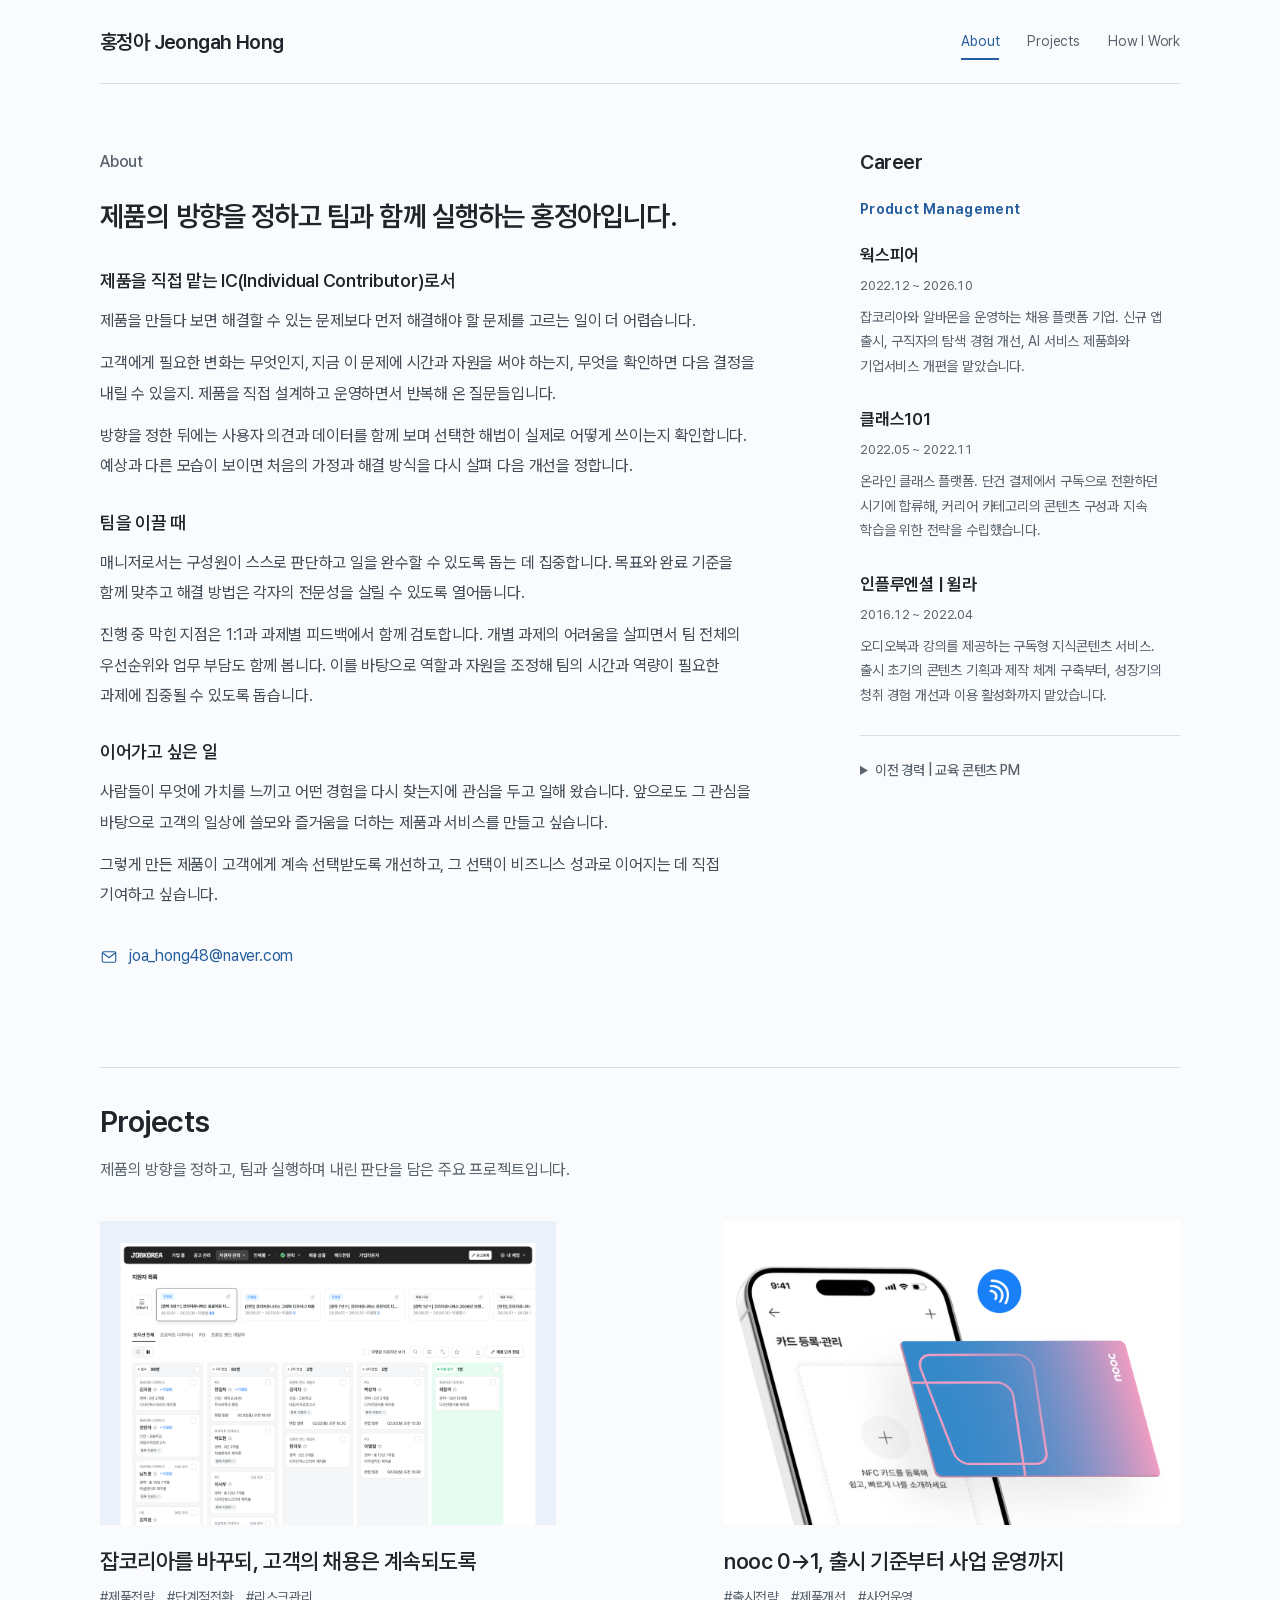
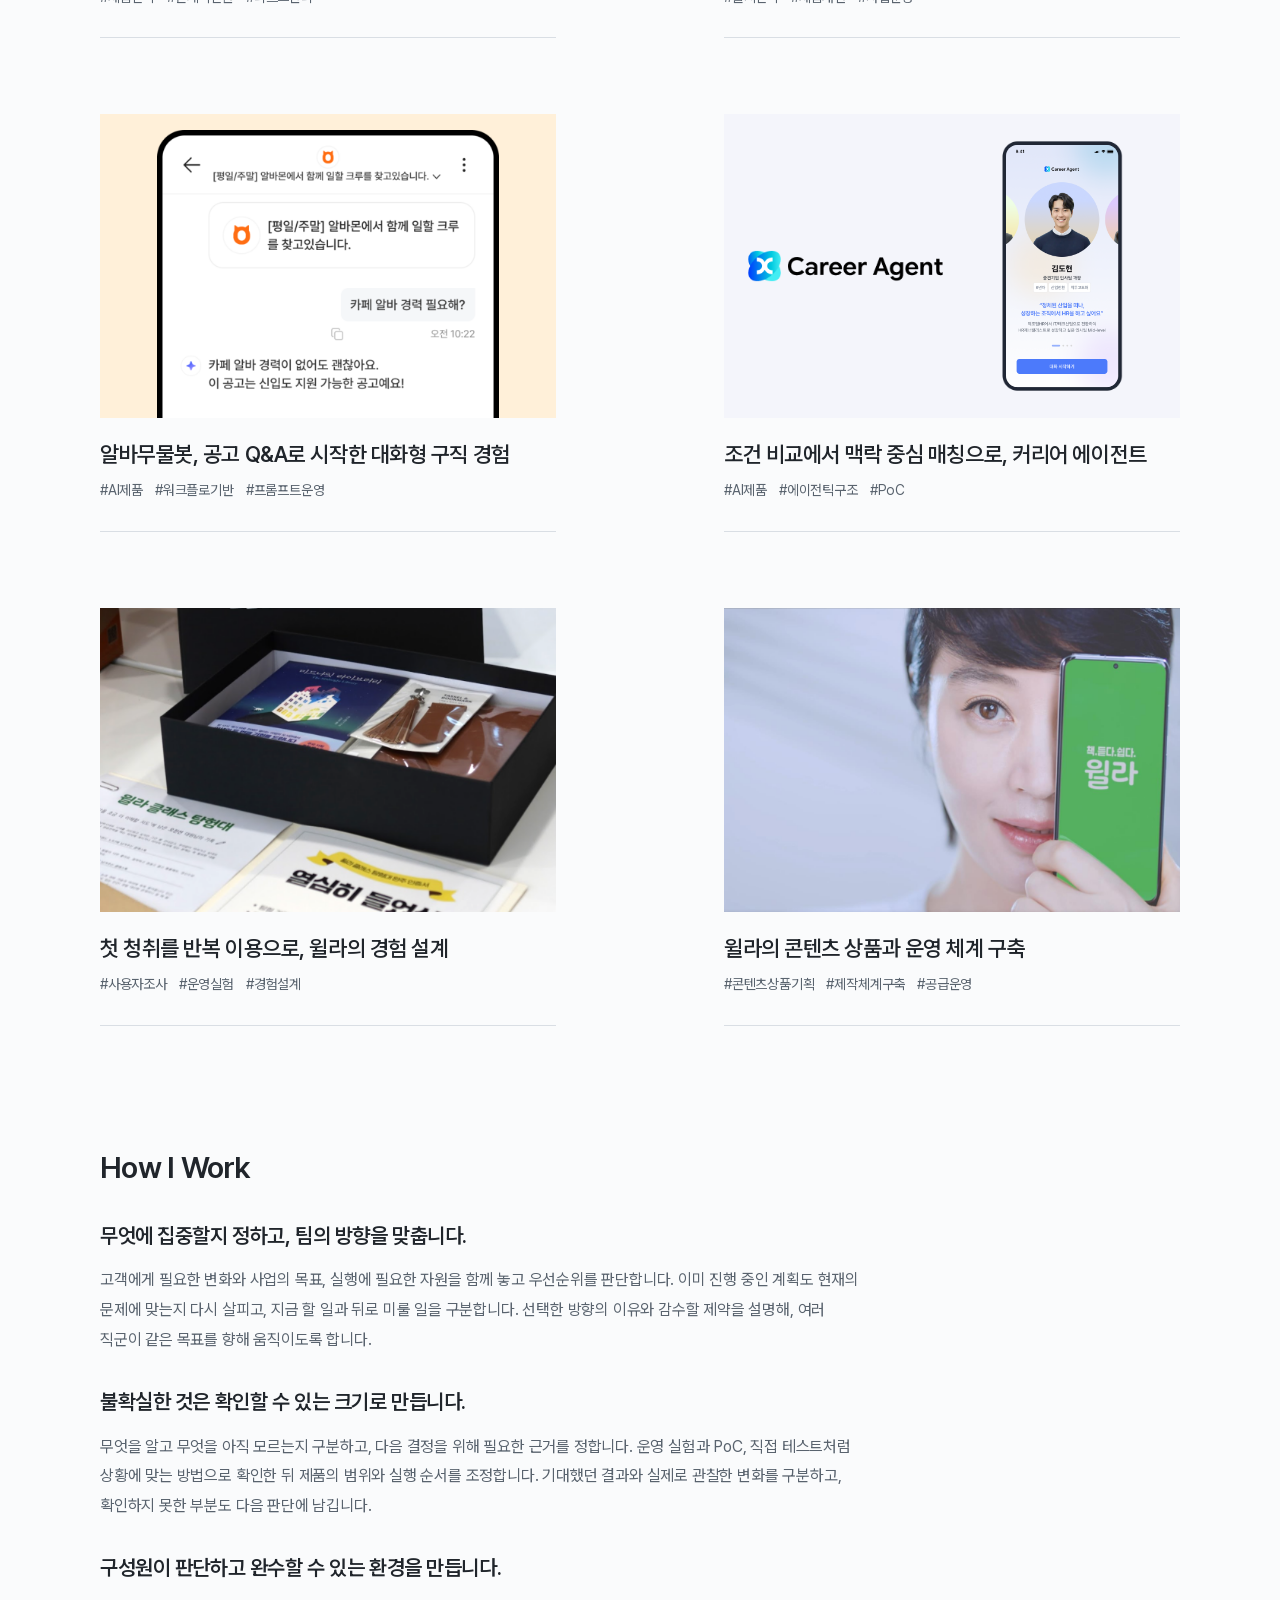
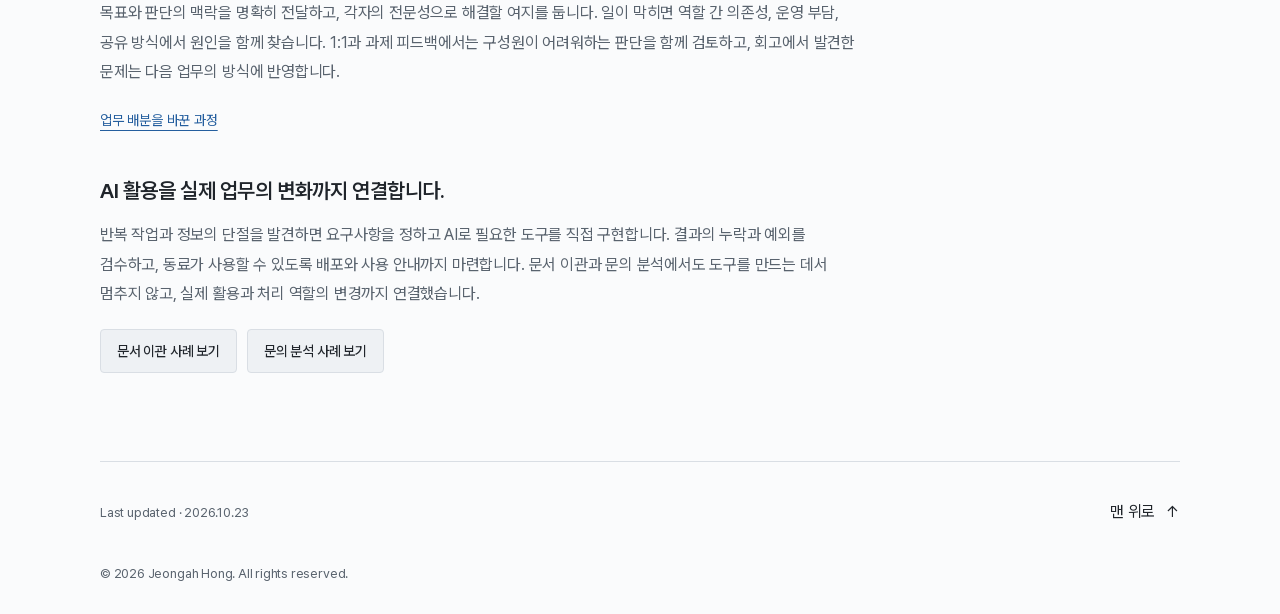
==== commit e979f974: "팀 소개 문구를 역할과 자원 조정으로 수정" ====
--- a/index.html
+++ b/index.html
@@ -9,7 +9,7 @@
 <section class="home-section home-intro" id="intro" aria-labelledby="intro-heading"><div class="wrap intro-layout"><div class="intro-copy">
 <p class="intro-kicker">About</p>
 <h1 class="intro-identity" id="intro-heading">제품의 방향을 정하고 팀과 함께 실행하는 홍정아입니다.</h1>
-<div class="prose career-story intro-narrative"><section class="intro-narrative-section" aria-labelledby="intro-ic"><h2 class="intro-subheading" id="intro-ic">제품을 직접 맡는 IC(Individual Contributor)로서</h2><p>제품을 만들다 보면 해결할 수 있는 문제보다 먼저 해결해야 할 문제를 고르는 일이 더 어렵습니다.</p><p>고객에게 필요한 변화는 무엇인지, 지금 이 문제에 시간과 자원을 써야 하는지, 무엇을 확인하면 다음 결정을 내릴 수 있을지. 제품을 직접 설계하고 운영하면서 반복해 온 질문들입니다.</p><p>방향을 정한 뒤에는 사용자 의견과 데이터를 함께 보며 선택한 해법이 실제로 어떻게 쓰이는지 확인합니다. 예상과 다른 모습이 보이면 처음의 가정과 해결 방식을 다시 살펴 다음 개선을 정합니다.</p></section><section class="intro-narrative-section" aria-labelledby="intro-manager"><h2 class="intro-subheading" id="intro-manager">팀을 이끌 때</h2><p>매니저로서는 구성원이 스스로 판단하고 일을 완수할 수 있도록 돕는 데 집중합니다. 목표와 완료 기준을 함께 맞추고 해결 방법은 각자의 전문성을 살릴 수 있도록 열어둡니다.</p><p>진행 중 막힌 지점은 1:1과 과제별 피드백에서 함께 검토합니다. 개별 과제의 어려움을 살피면서 팀 전체의 우선순위와 업무 부담도 함께 봅니다. 이를 바탕으로 역할과 지원을 조정해 팀의 시간과 역량이 필요한 과제에 집중될 수 있도록 돕습니다.</p></section><section class="intro-narrative-section" aria-labelledby="intro-future"><h2 class="intro-subheading" id="intro-future">이어가고 싶은 일</h2><p>사람들이 무엇에 가치를 느끼고 어떤 경험을 다시 찾는지에 관심을 두고 일해 왔습니다. 앞으로도 그 관심을 바탕으로 고객의 일상에 쓸모와 즐거움을 더하는 제품과 서비스를 만들고 싶습니다.</p><p>그렇게 만든 제품이 고객에게 계속 선택받도록 개선하고, 그 선택이 비즈니스 성과로 이어지는 데 직접 기여하고 싶습니다.</p></section></div>
+<div class="prose career-story intro-narrative"><section class="intro-narrative-section" aria-labelledby="intro-ic"><h2 class="intro-subheading" id="intro-ic">제품을 직접 맡는 IC(Individual Contributor)로서</h2><p>제품을 만들다 보면 해결할 수 있는 문제보다 먼저 해결해야 할 문제를 고르는 일이 더 어렵습니다.</p><p>고객에게 필요한 변화는 무엇인지, 지금 이 문제에 시간과 자원을 써야 하는지, 무엇을 확인하면 다음 결정을 내릴 수 있을지. 제품을 직접 설계하고 운영하면서 반복해 온 질문들입니다.</p><p>방향을 정한 뒤에는 사용자 의견과 데이터를 함께 보며 선택한 해법이 실제로 어떻게 쓰이는지 확인합니다. 예상과 다른 모습이 보이면 처음의 가정과 해결 방식을 다시 살펴 다음 개선을 정합니다.</p></section><section class="intro-narrative-section" aria-labelledby="intro-manager"><h2 class="intro-subheading" id="intro-manager">팀을 이끌 때</h2><p>매니저로서는 구성원이 스스로 판단하고 일을 완수할 수 있도록 돕는 데 집중합니다. 목표와 완료 기준을 함께 맞추고 해결 방법은 각자의 전문성을 살릴 수 있도록 열어둡니다.</p><p>진행 중 막힌 지점은 1:1과 과제별 피드백에서 함께 검토합니다. 개별 과제의 어려움을 살피면서 팀 전체의 우선순위와 업무 부담도 함께 봅니다. 이를 바탕으로 역할과 자원을 조정해 팀의 시간과 역량이 필요한 과제에 집중될 수 있도록 돕습니다.</p></section><section class="intro-narrative-section" aria-labelledby="intro-future"><h2 class="intro-subheading" id="intro-future">이어가고 싶은 일</h2><p>사람들이 무엇에 가치를 느끼고 어떤 경험을 다시 찾는지에 관심을 두고 일해 왔습니다. 앞으로도 그 관심을 바탕으로 고객의 일상에 쓸모와 즐거움을 더하는 제품과 서비스를 만들고 싶습니다.</p><p>그렇게 만든 제품이 고객에게 계속 선택받도록 개선하고, 그 선택이 비즈니스 성과로 이어지는 데 직접 기여하고 싶습니다.</p></section></div>
 <a class="intro-mail" href="mailto:joa_hong48@naver.com" aria-label="이메일 보내기"><svg width="18" height="18" viewBox="0 0 24 24" fill="none" stroke="currentColor" stroke-width="1.5" aria-hidden="true"><rect x="3" y="5" width="18" height="14" rx="2"/><path d="m3 6 9 7 9-7"/></svg><span>joa_hong48@naver.com</span></a>
 </div>
 <aside class="career-timeline" id="experience" aria-labelledby="timeline-heading"><div class="career-heading"><h2 id="timeline-heading">Career</h2></div><div class="career-track">
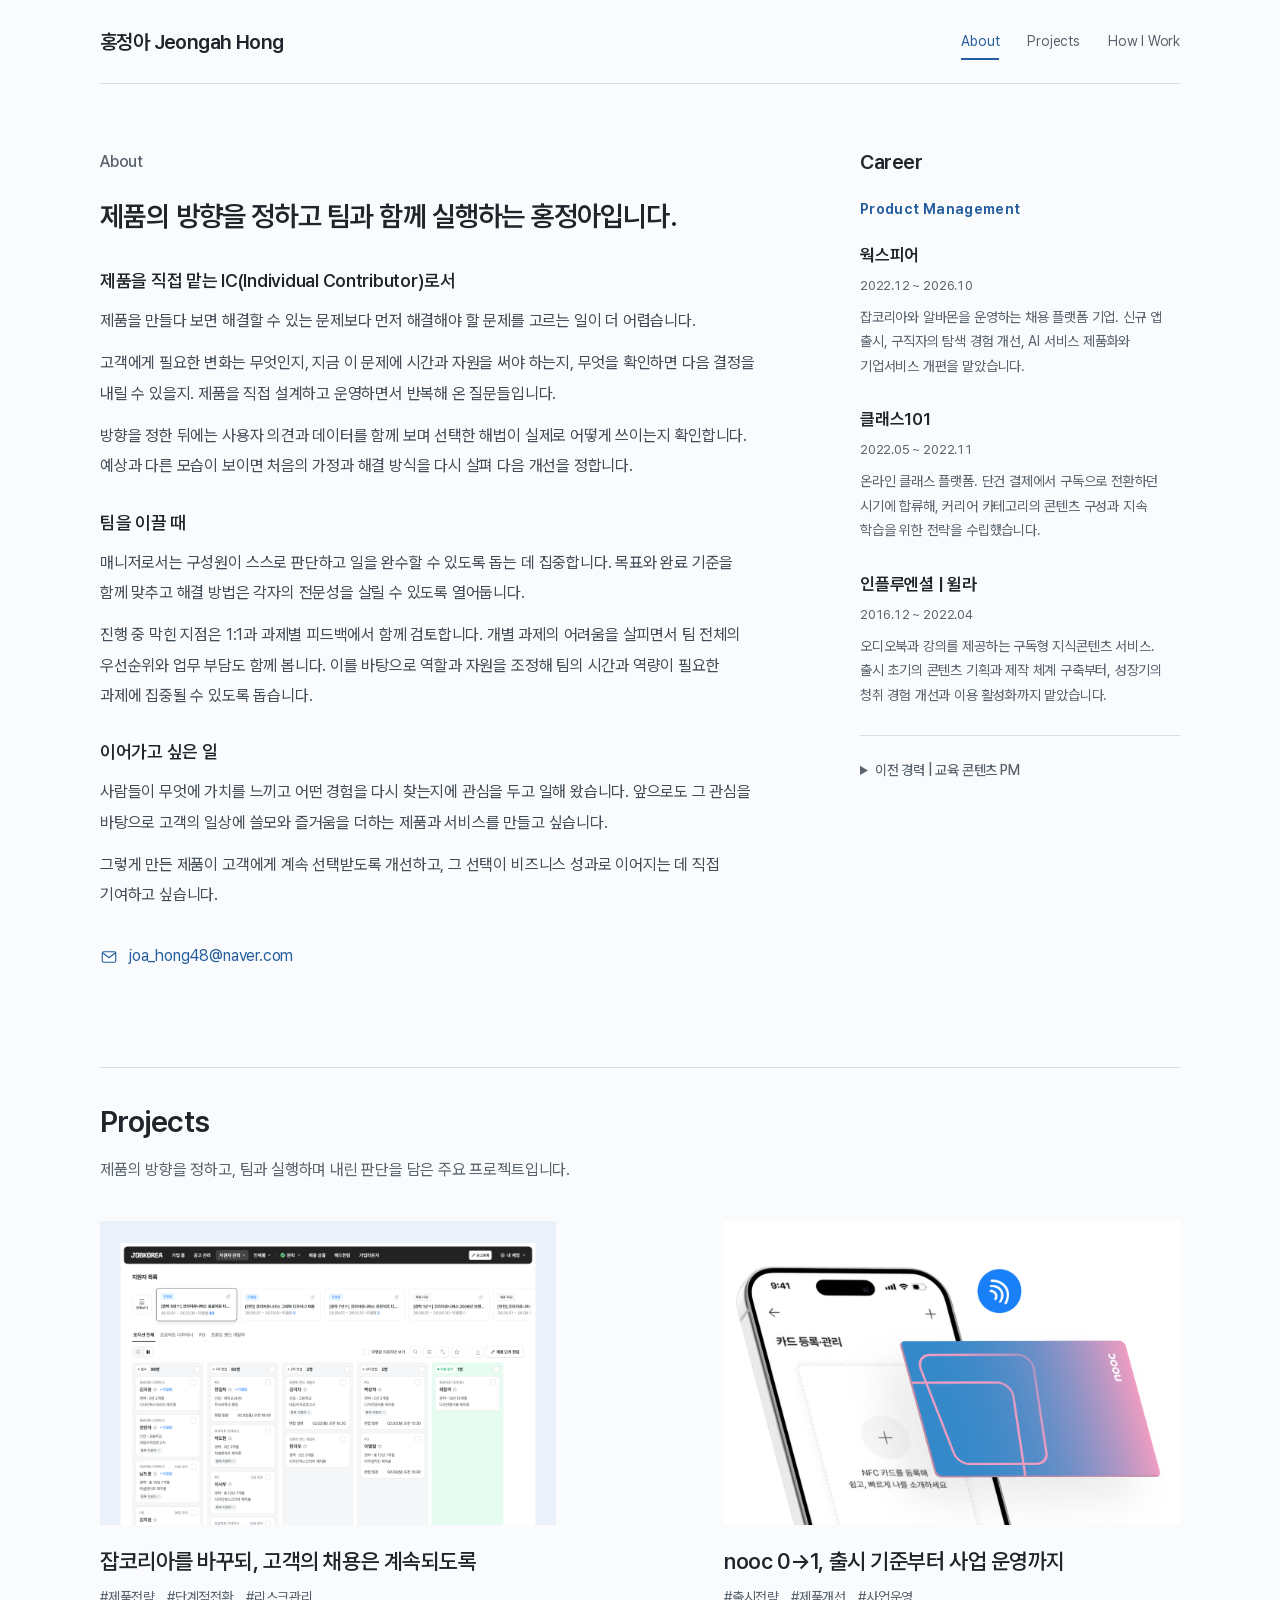
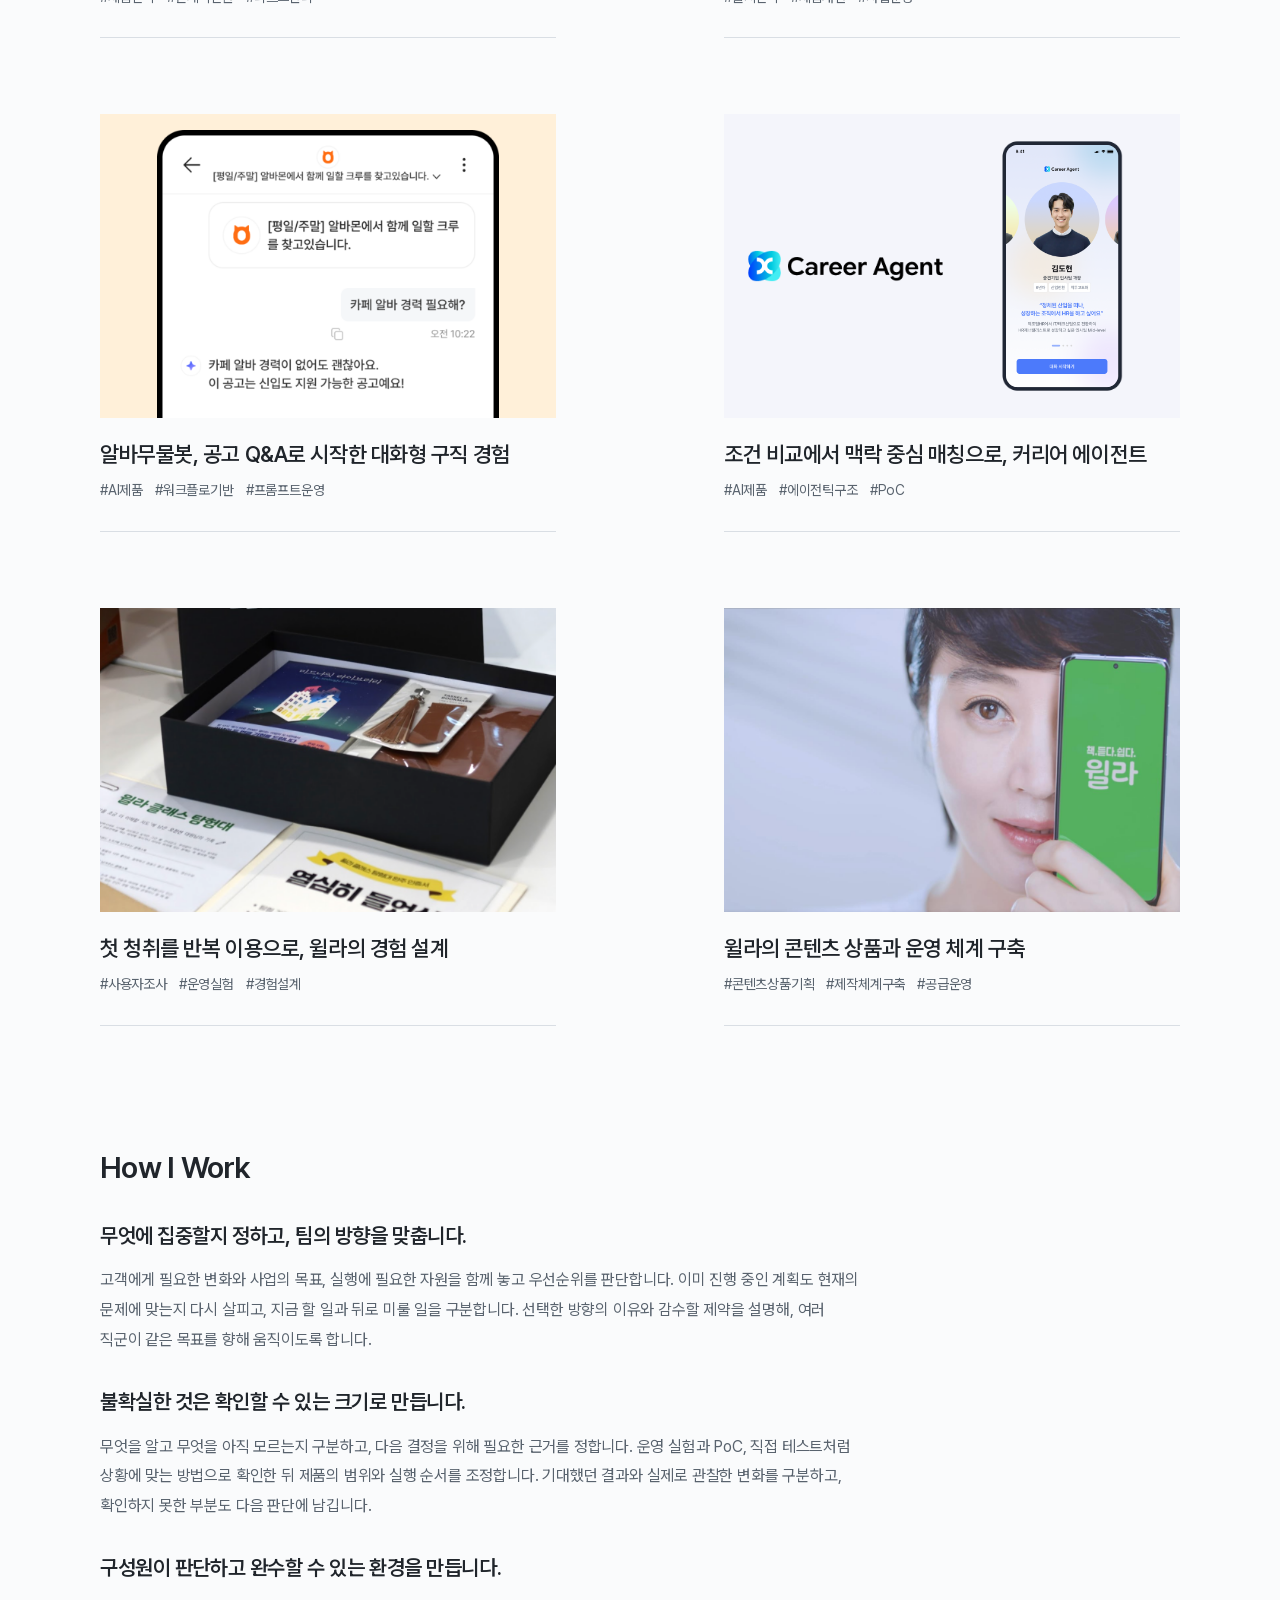
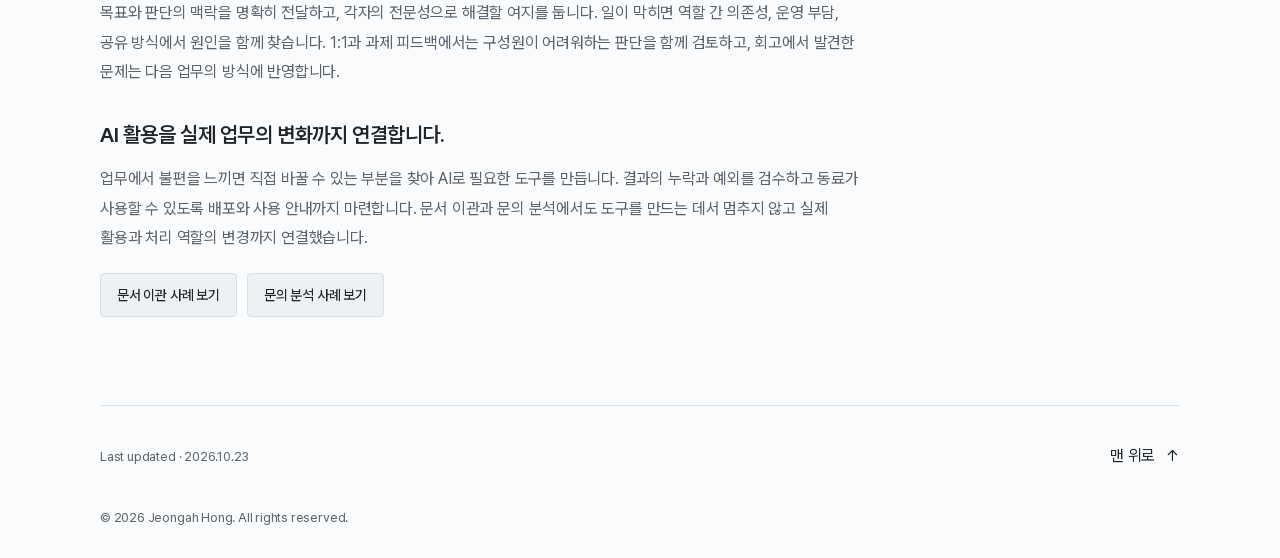
==== commit a5faab72: "일하는 방식의 AI 활용 관점 수정 및 매니저 사례 링크 삭제" ====
--- a/index.html
+++ b/index.html
@@ -39,8 +39,8 @@
 <div class="practice-list">
 <article class="practice-item"><h3>무엇에 집중할지 정하고, 팀의 방향을 맞춥니다.</h3><p>고객에게 필요한 변화와 사업의 목표, 실행에 필요한 자원을 함께 놓고 우선순위를 판단합니다. 이미 진행 중인 계획도 현재의 문제에 맞는지 다시 살피고, 지금 할 일과 뒤로 미룰 일을 구분합니다. 선택한 방향의 이유와 감수할 제약을 설명해, 여러 직군이 같은 목표를 향해 움직이도록 합니다.</p></article>
 <article class="practice-item"><h3>불확실한 것은 확인할 수 있는 크기로 만듭니다.</h3><p>무엇을 알고 무엇을 아직 모르는지 구분하고, 다음 결정을 위해 필요한 근거를 정합니다. 운영 실험과 PoC, 직접 테스트처럼 상황에 맞는 방법으로 확인한 뒤 제품의 범위와 실행 순서를 조정합니다. 기대했던 결과와 실제로 관찰한 변화를 구분하고, 확인하지 못한 부분도 다음 판단에 남깁니다.</p></article>
-<article class="practice-item"><h3>구성원이 판단하고 완수할 수 있는 환경을 만듭니다.</h3><p>목표와 판단의 맥락을 명확히 전달하고, 각자의 전문성으로 해결할 여지를 둡니다. 일이 막히면 역할 간 의존성, 운영 부담, 공유 방식에서 원인을 함께 찾습니다. 1:1과 과제 피드백에서는 구성원이 어려워하는 판단을 함께 검토하고, 회고에서 발견한 문제는 다음 업무의 방식에 반영합니다.</p><a class="text-link" href="cases/ai-toolcraft.html#sustain-redesign">업무 배분을 바꾼 과정</a></article>
-<article class="practice-item"><h3>AI 활용을 실제 업무의 변화까지 연결합니다.</h3><p>반복 작업과 정보의 단절을 발견하면 요구사항을 정하고 AI로 필요한 도구를 직접 구현합니다. 결과의 누락과 예외를 검수하고, 동료가 사용할 수 있도록 배포와 사용 안내까지 마련합니다. 문서 이관과 문의 분석에서도 도구를 만드는 데서 멈추지 않고, 실제 활용과 처리 역할의 변경까지 연결했습니다.</p>
+<article class="practice-item"><h3>구성원이 판단하고 완수할 수 있는 환경을 만듭니다.</h3><p>목표와 판단의 맥락을 명확히 전달하고, 각자의 전문성으로 해결할 여지를 둡니다. 일이 막히면 역할 간 의존성, 운영 부담, 공유 방식에서 원인을 함께 찾습니다. 1:1과 과제 피드백에서는 구성원이 어려워하는 판단을 함께 검토하고, 회고에서 발견한 문제는 다음 업무의 방식에 반영합니다.</p></article>
+<article class="practice-item"><h3>AI 활용을 실제 업무의 변화까지 연결합니다.</h3><p>업무에서 불편을 느끼면 직접 바꿀 수 있는 부분을 찾아 AI로 필요한 도구를 만듭니다. 결과의 누락과 예외를 검수하고 동료가 사용할 수 있도록 배포와 사용 안내까지 마련합니다. 문서 이관과 문의 분석에서도 도구를 만드는 데서 멈추지 않고 실제 활용과 처리 역할의 변경까지 연결했습니다.</p>
 <div class="practice-evidence">
 <a class="practice-example" href="cases/ai-toolcraft.html#requirements" data-tool-dialog="tool-dialog-migration" aria-haspopup="dialog" aria-controls="tool-dialog-migration">문서 이관 사례 보기</a>
 <a class="practice-example" href="cases/ai-toolcraft.html#sustain" data-tool-dialog="tool-dialog-sustain" aria-haspopup="dialog" aria-controls="tool-dialog-sustain">문의 분석 사례 보기</a>
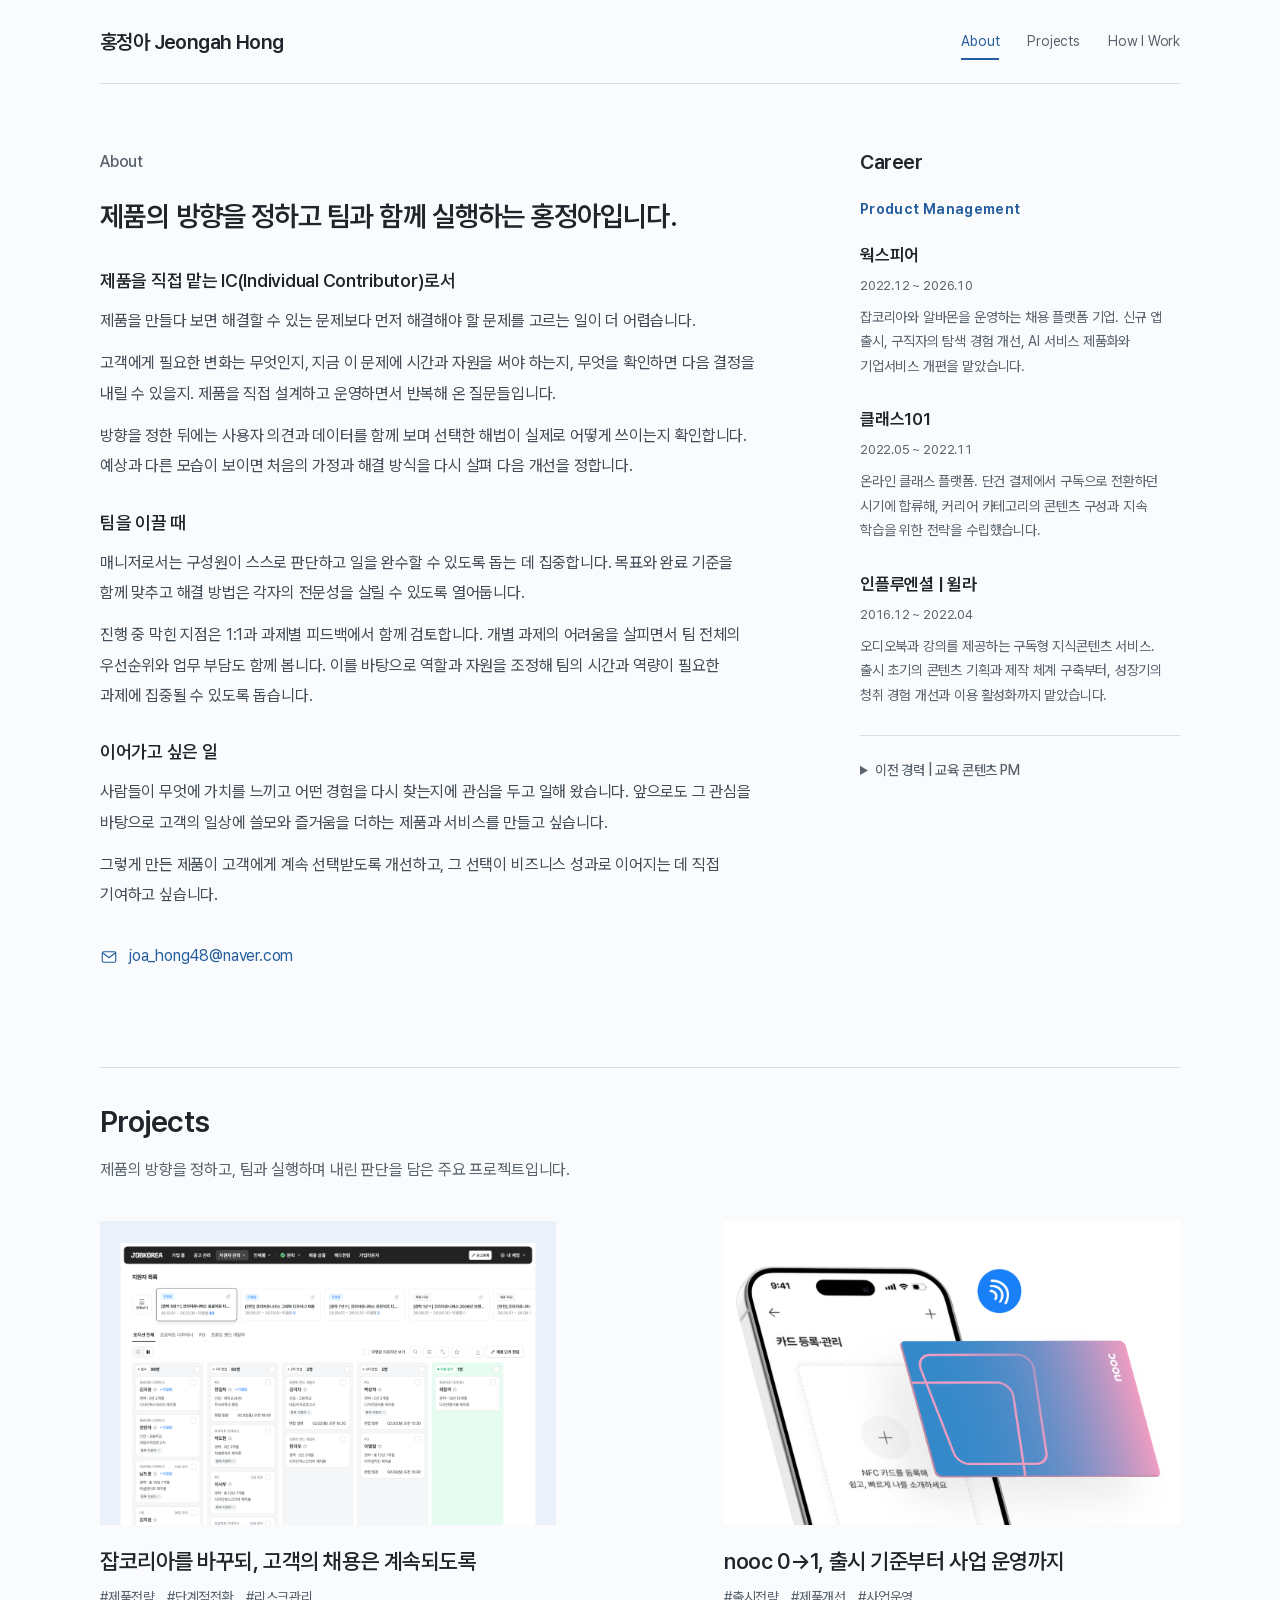
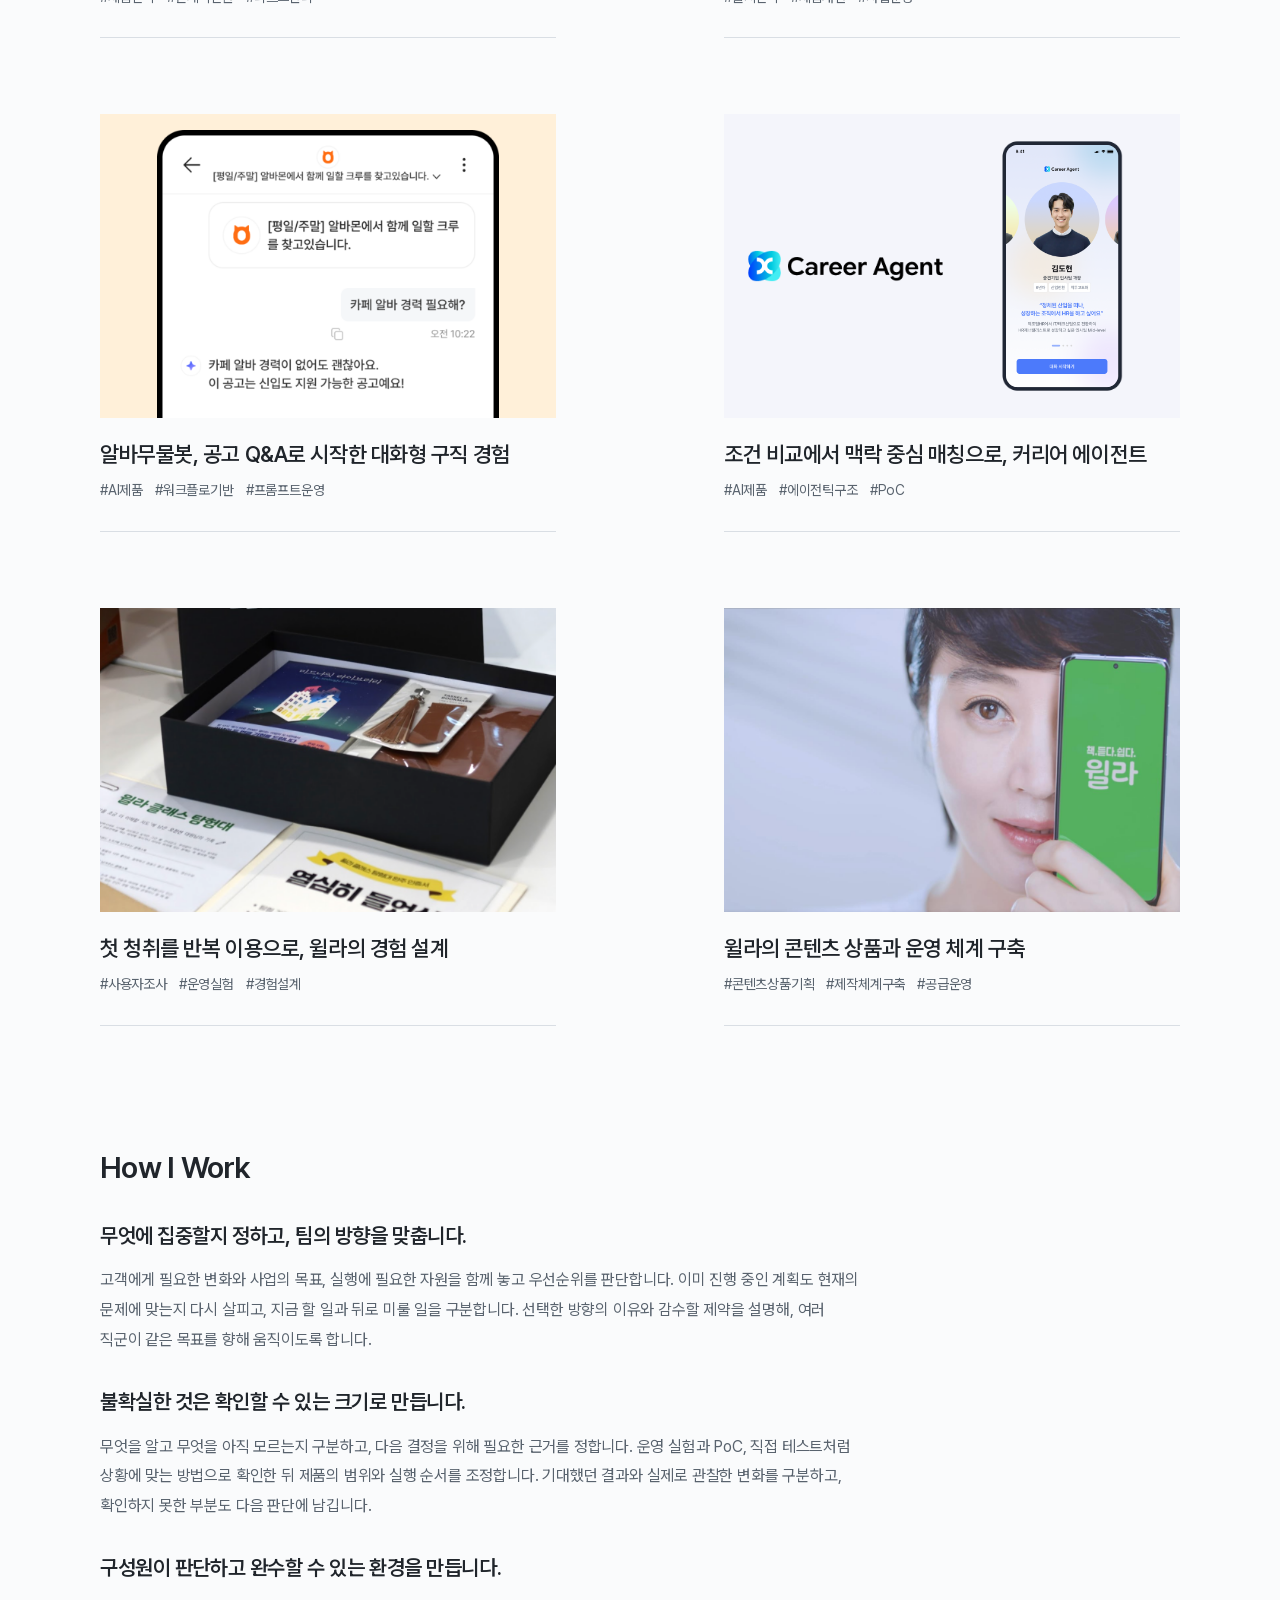
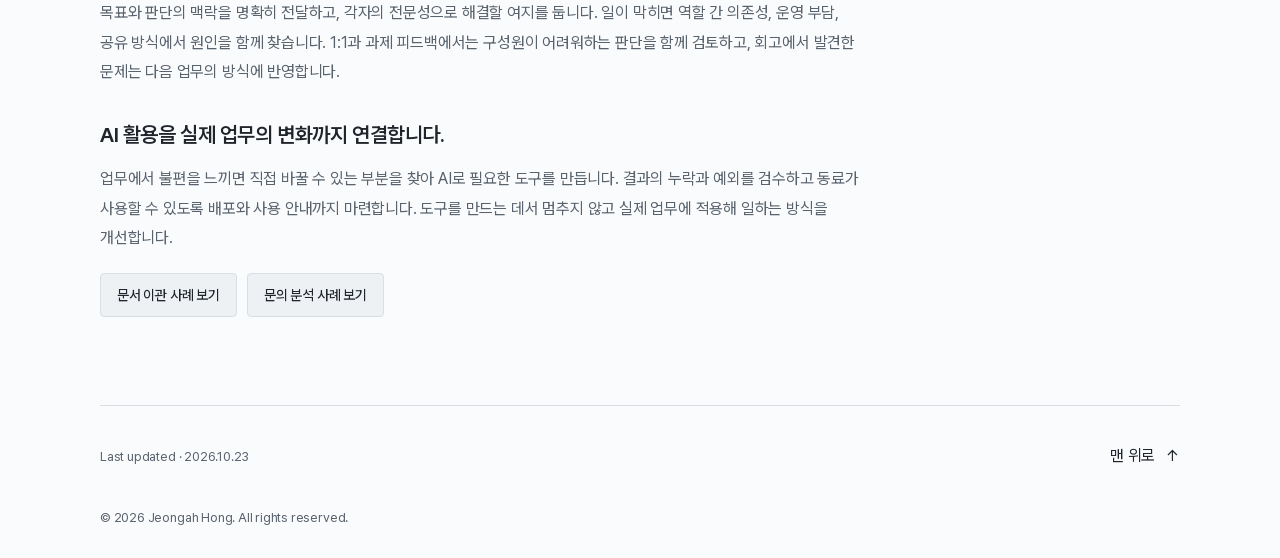
==== commit 5a463836: "AI 업무 개선 소개를 사용자 승인 문안으로 반영" ====
--- a/index.html
+++ b/index.html
@@ -40,7 +40,7 @@
 <article class="practice-item"><h3>무엇에 집중할지 정하고, 팀의 방향을 맞춥니다.</h3><p>고객에게 필요한 변화와 사업의 목표, 실행에 필요한 자원을 함께 놓고 우선순위를 판단합니다. 이미 진행 중인 계획도 현재의 문제에 맞는지 다시 살피고, 지금 할 일과 뒤로 미룰 일을 구분합니다. 선택한 방향의 이유와 감수할 제약을 설명해, 여러 직군이 같은 목표를 향해 움직이도록 합니다.</p></article>
 <article class="practice-item"><h3>불확실한 것은 확인할 수 있는 크기로 만듭니다.</h3><p>무엇을 알고 무엇을 아직 모르는지 구분하고, 다음 결정을 위해 필요한 근거를 정합니다. 운영 실험과 PoC, 직접 테스트처럼 상황에 맞는 방법으로 확인한 뒤 제품의 범위와 실행 순서를 조정합니다. 기대했던 결과와 실제로 관찰한 변화를 구분하고, 확인하지 못한 부분도 다음 판단에 남깁니다.</p></article>
 <article class="practice-item"><h3>구성원이 판단하고 완수할 수 있는 환경을 만듭니다.</h3><p>목표와 판단의 맥락을 명확히 전달하고, 각자의 전문성으로 해결할 여지를 둡니다. 일이 막히면 역할 간 의존성, 운영 부담, 공유 방식에서 원인을 함께 찾습니다. 1:1과 과제 피드백에서는 구성원이 어려워하는 판단을 함께 검토하고, 회고에서 발견한 문제는 다음 업무의 방식에 반영합니다.</p></article>
-<article class="practice-item"><h3>AI 활용을 실제 업무의 변화까지 연결합니다.</h3><p>업무에서 불편을 느끼면 직접 바꿀 수 있는 부분을 찾아 AI로 필요한 도구를 만듭니다. 결과의 누락과 예외를 검수하고 동료가 사용할 수 있도록 배포와 사용 안내까지 마련합니다. 문서 이관과 문의 분석에서도 도구를 만드는 데서 멈추지 않고 실제 활용과 처리 역할의 변경까지 연결했습니다.</p>
+<article class="practice-item"><h3>AI 활용을 실제 업무의 변화까지 연결합니다.</h3><p>업무에서 불편을 느끼면 직접 바꿀 수 있는 부분을 찾아 AI로 필요한 도구를 만듭니다. 결과의 누락과 예외를 검수하고 동료가 사용할 수 있도록 배포와 사용 안내까지 마련합니다. 도구를 만드는 데서 멈추지 않고 실제 업무에 적용해 일하는 방식을 개선합니다.</p>
 <div class="practice-evidence">
 <a class="practice-example" href="cases/ai-toolcraft.html#requirements" data-tool-dialog="tool-dialog-migration" aria-haspopup="dialog" aria-controls="tool-dialog-migration">문서 이관 사례 보기</a>
 <a class="practice-example" href="cases/ai-toolcraft.html#sustain" data-tool-dialog="tool-dialog-sustain" aria-haspopup="dialog" aria-controls="tool-dialog-sustain">문의 분석 사례 보기</a>
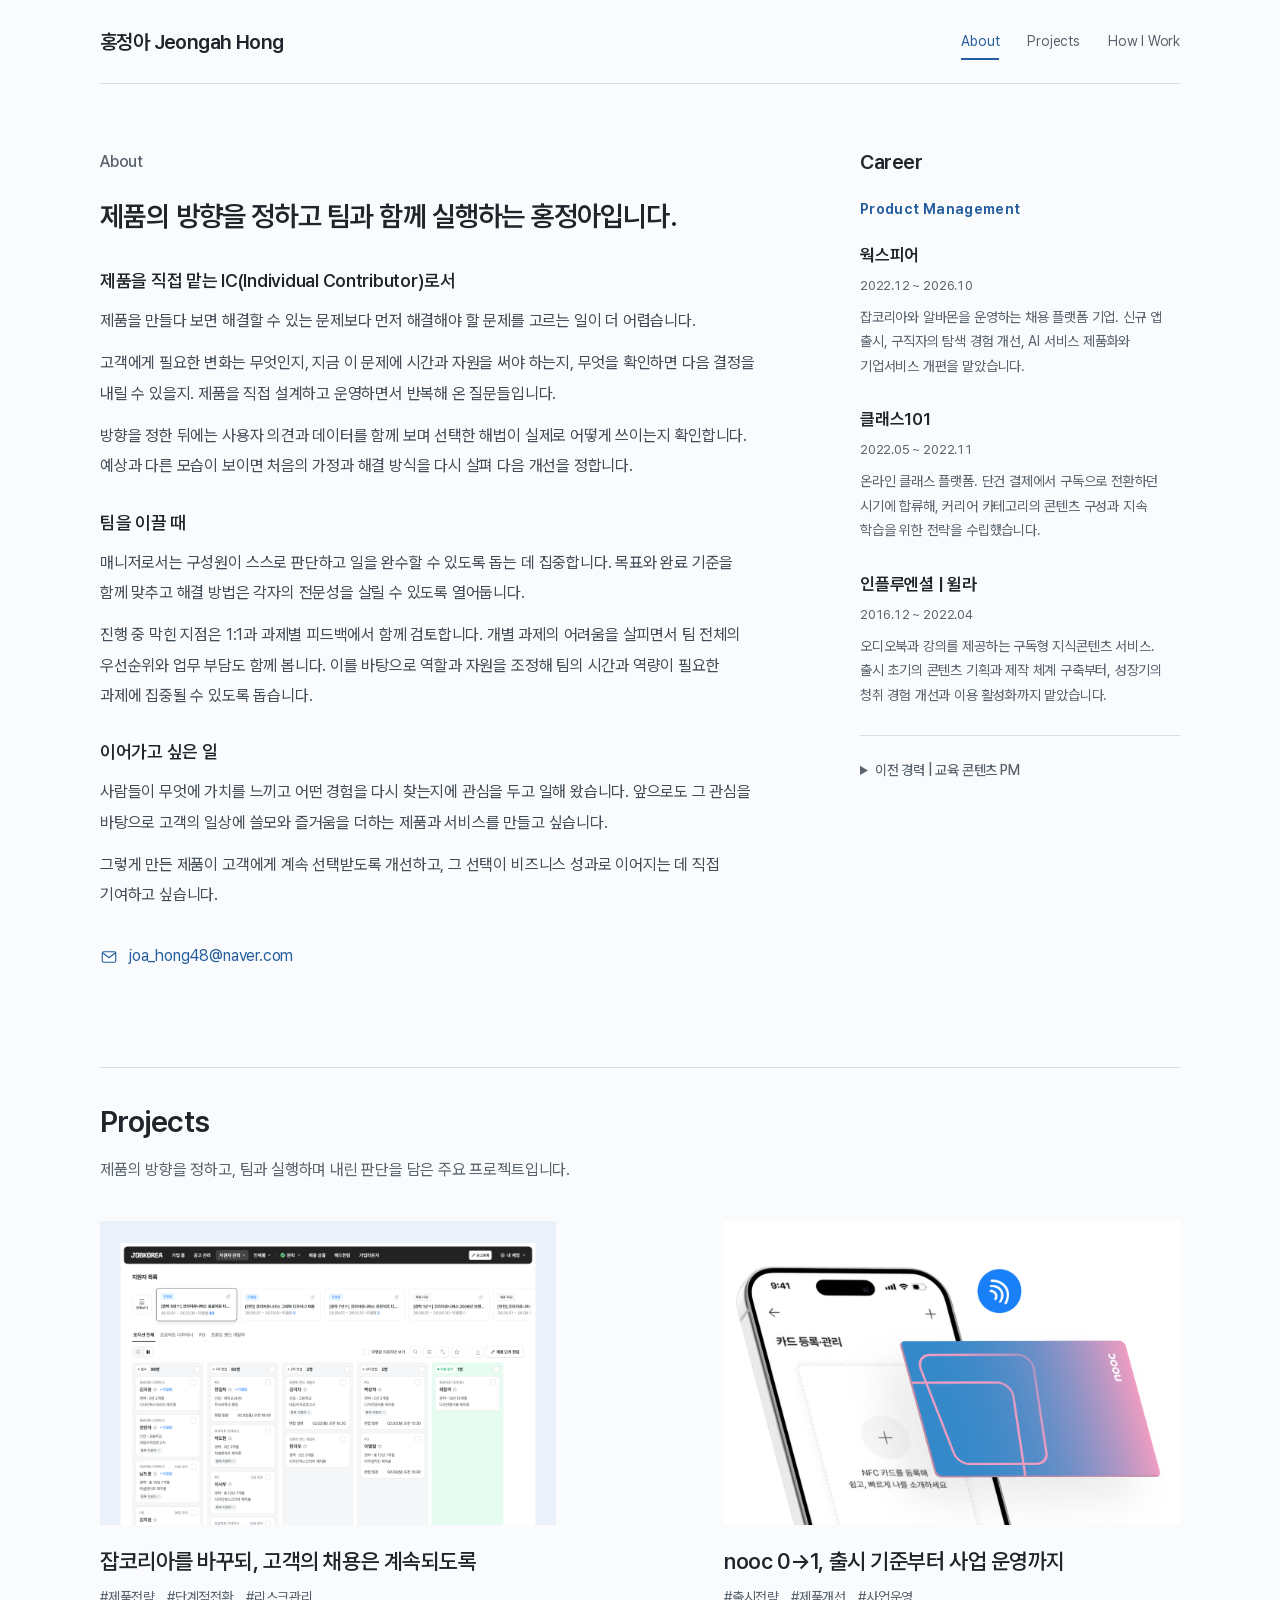
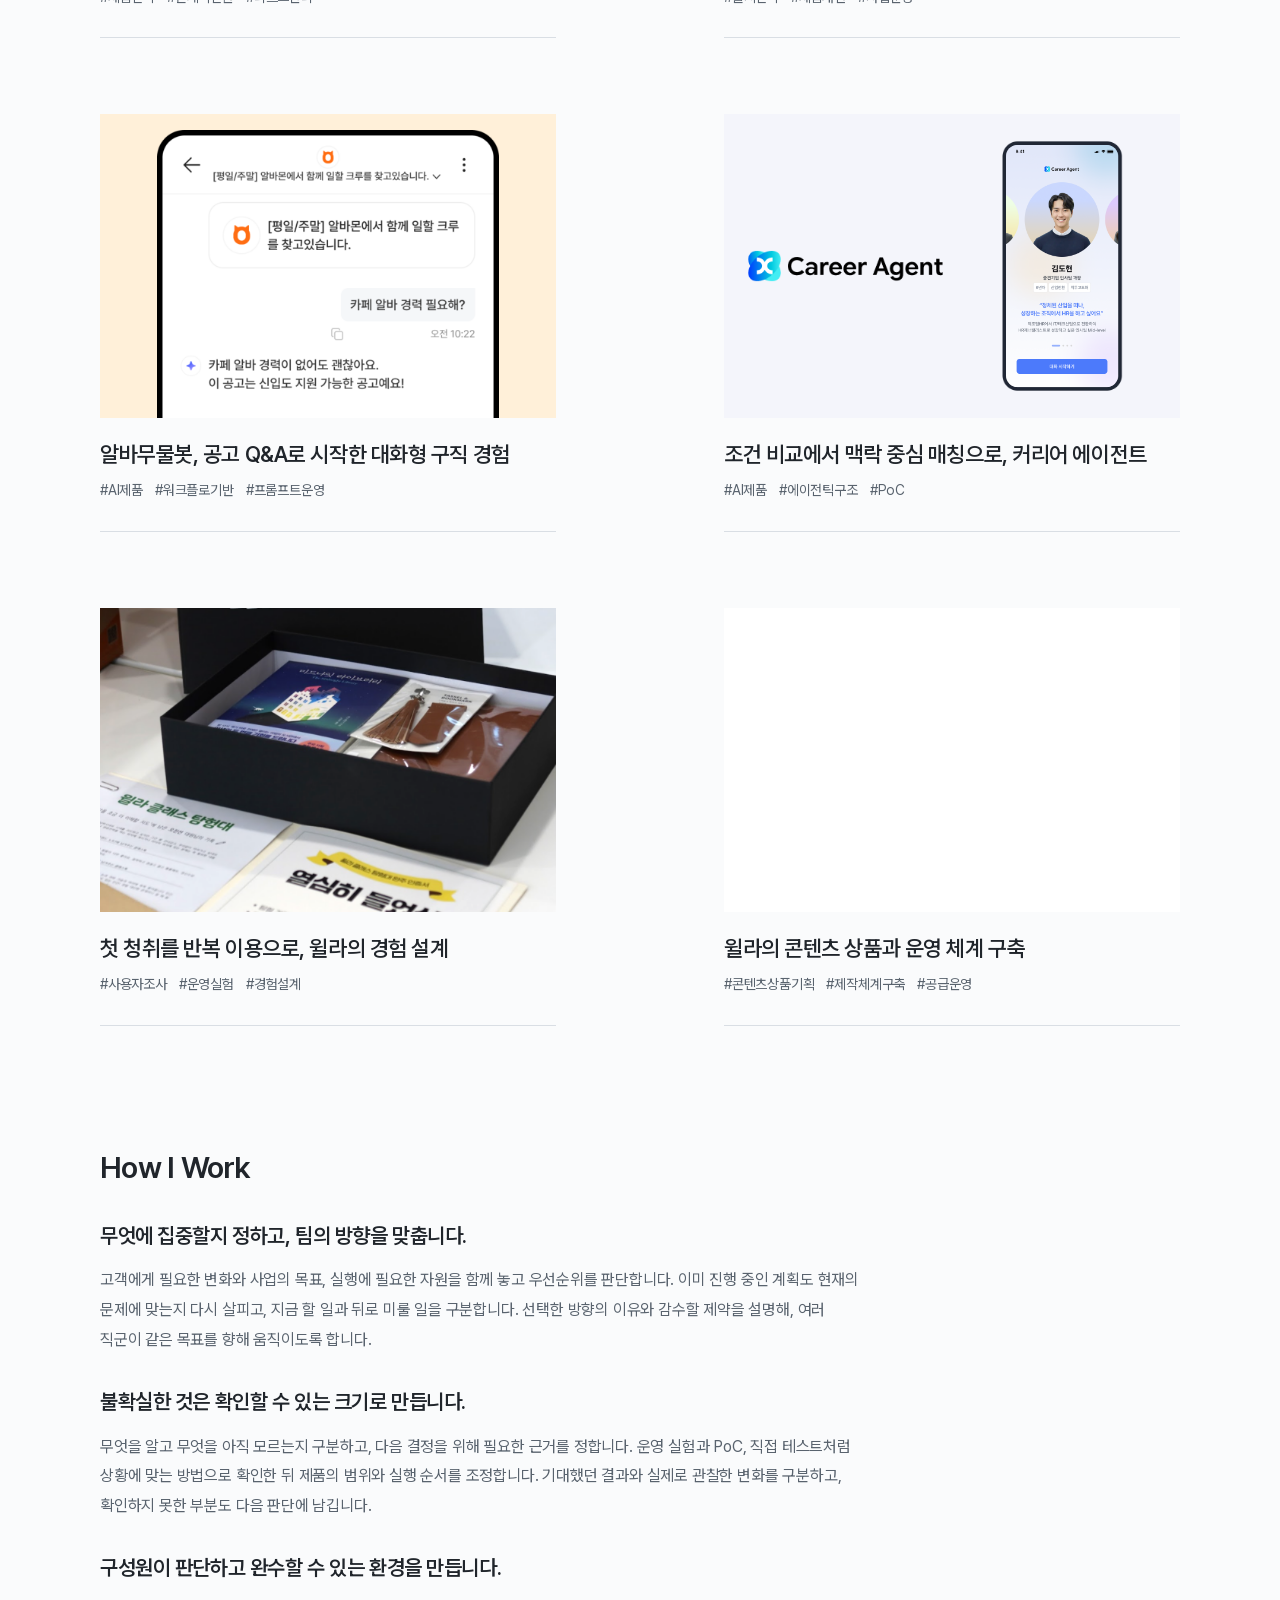
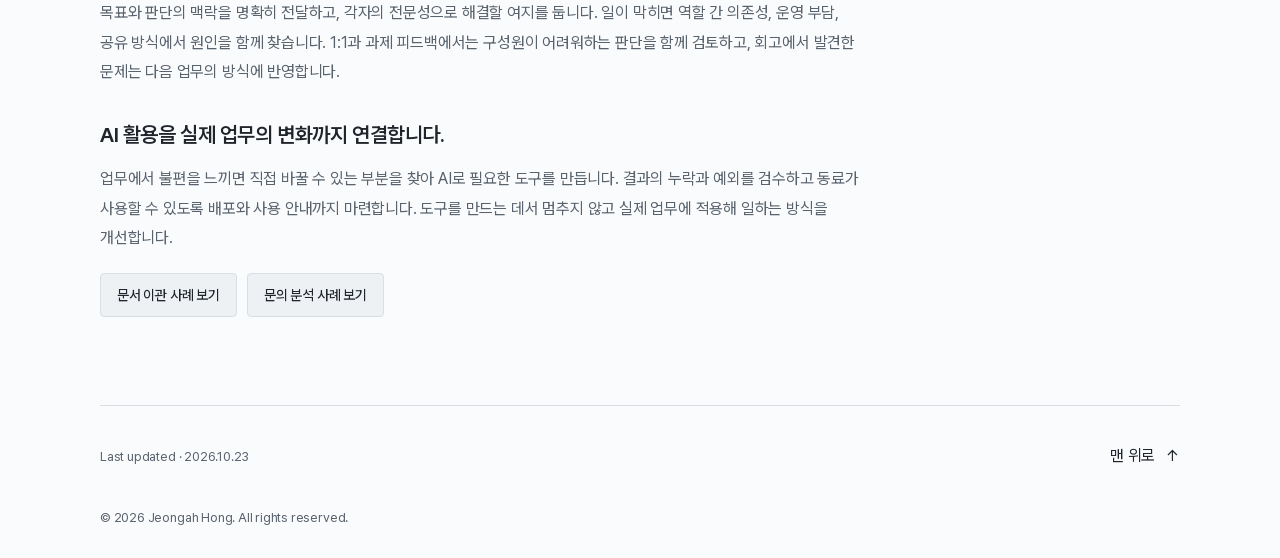
==== commit 2ff24817: "Remove page description metadata" ====
--- a/index.html
+++ b/index.html
@@ -1,7 +1,7 @@
 <!doctype html>
 <html lang="ko" id="top"><head><meta charset="utf-8"><meta name="viewport" content="width=device-width, initial-scale=1">
-<title>Portfolio - Jeongah Hong</title><meta name="description" content="Jeongah Hong, 홍정아의 교육 콘텐츠, 구독 플랫폼과 채용 서비스의 제품 판단과 실행 경험을 담은 포트폴리오.">
-<meta name="theme-color" content="#fafbfc"><meta property="og:type" content="website"><meta property="og:title" content="Product Management &amp; Project Leadership | 홍정아"><meta property="og:description" content="Jeongah Hong, 홍정아의 교육 콘텐츠, 구독 플랫폼과 채용 서비스의 제품 판단과 실행 경험을 담은 포트폴리오.">
+<title>Portfolio - Jeongah Hong</title>
+<meta name="theme-color" content="#fafbfc"><meta property="og:type" content="website"><meta property="og:title" content="Product Management &amp; Project Leadership | 홍정아">
 <link rel="icon" href="assets/favicon.svg" type="image/svg+xml"><link rel="preload" href="assets/PretendardVariable.woff2" as="font" type="font/woff2" crossorigin>
 <link rel="stylesheet" href="assets/site.css?v=5038ac8d3e"><link rel="stylesheet" href="assets/home.css?v=88f10d8a53"><link rel="stylesheet" href="assets/tool-dialogs.css?v=997a9b7346"><link rel="stylesheet" href="assets/tool-figures.css?v=df568af5fd"><script src="assets/site.js?v=27dd18fce4" defer></script><script src="assets/thumbnail-interactions.js?v=0f85cde35d" defer></script><script src="assets/intro-reveal.js?v=9d253df925" defer></script><script src="assets/tool-dialogs.js?v=f38b1e9b86" defer></script></head>
 <body class="home-page"><a class="skip-link" href="#main">본문으로 바로가기</a>
@@ -28,7 +28,7 @@
 <p class="project-tags"><span>#AI제품</span> <span>#워크플로기반</span> <span>#프롬프트운영</span></p><p class="project-summary-mobile" id="card-alba-qna-summary">응답 정책과 평가 기준을 직접 설계하고 개발팀의 코드 배포 없이 제품 담당자가 프롬프트를 수정하고 배포할 수 있는 체계를 마련했습니다.</p></div></a></article><article class="project-card" id="project-career-agent"><a class="project-card-link" href="cases/career-agent.html" aria-labelledby="card-career-agent-title" aria-describedby="card-career-agent-summary">
 <figure class="project-cover"><div class="project-thumbnail cover-agent"><div class="cover-scene"><img src="assets/covers/career-agent-centered.png" alt="커리어 에이전트의 실제 로고와 가상 페르소나를 선택하는 온보딩 화면" width="1200" height="800" loading="lazy" decoding="async"></div><div class="persona-window" aria-hidden="true"><div class="persona-strip"><img src="assets/covers/career-agent-persona-1.png" alt="" width="780" height="1688" loading="lazy" decoding="async"><img src="assets/covers/career-agent-persona-2.png" alt="" width="780" height="1688" loading="lazy" decoding="async"><img src="assets/covers/career-agent-persona-3.png" alt="" width="780" height="1688" loading="lazy" decoding="async"><img src="assets/covers/career-agent-persona-4.png" alt="" width="780" height="1688" loading="lazy" decoding="async"></div></div></div><p class="project-summary" aria-hidden="true">탐색 조건의 해석과 확인 기준을 정하고 PoC로 제품화에 필요한 선결 과제를 구체화했습니다.</p></figure>
 <div class="project-card-body"><h3 id="card-career-agent-title">조건 비교에서 맥락 중심 매칭으로, 커리어 에이전트</h3>
-<p class="project-tags"><span>#AI제품</span> <span>#에이전틱구조</span> <span>#PoC</span></p><p class="project-summary-mobile" id="card-career-agent-summary">탐색 조건의 해석과 확인 기준을 정하고 PoC로 제품화에 필요한 선결 과제를 구체화했습니다.</p></div></a></article><article class="project-card" id="project-willa"><a class="project-card-link" href="cases/willa.html" aria-labelledby="card-willa-title" aria-describedby="card-willa-summary">
+<p class="project-tags"><span>#AI제품</span> <span>#에이전틱구조</span> <span>#PoC</span></p><p class="project-summary-mobile" id="card-career-agent-summary">탐색 조건의 해석과 확인 기준을 정하고 PoC로 제품화에 필요한 선결 과제를 구체화했습니다.</p></div></a></article><article class="project-card" id="project-willa"><a class="project-card-link" href="cases/welaaa.html" aria-labelledby="card-willa-title" aria-describedby="card-willa-summary">
 <figure class="project-cover"><div class="project-thumbnail cover-finished"><div class="cover-scene"><img src="assets/covers/willa-experience-cover.png" alt="윌라 클래스 탐험대의 도서와 책갈피, 완주 인증 운영물" width="1200" height="800" loading="lazy" decoding="async"></div></div><p class="project-summary" aria-hidden="true">운영 실험으로 청취 행동 변화에 대한 가설을 검증하고 그 결과를 추천 지면과 청취 리포트 기획의 근거로 삼았습니다.</p></figure>
 <div class="project-card-body"><h3 id="card-willa-title">첫 청취를 반복 이용으로, 윌라의 경험 설계</h3>
 <p class="project-tags"><span>#사용자조사</span> <span>#운영실험</span> <span>#경험설계</span></p><p class="project-summary-mobile" id="card-willa-summary">운영 실험으로 청취 행동 변화에 대한 가설을 검증하고 그 결과를 추천 지면과 청취 리포트 기획의 근거로 삼았습니다.</p></div></a></article><article class="project-card" id="project-content-system"><a class="project-card-link" href="cases/content-system.html" aria-labelledby="card-content-system-title" aria-describedby="card-content-system-summary">
@@ -42,15 +42,15 @@
 <article class="practice-item"><h3>구성원이 판단하고 완수할 수 있는 환경을 만듭니다.</h3><p>목표와 판단의 맥락을 명확히 전달하고, 각자의 전문성으로 해결할 여지를 둡니다. 일이 막히면 역할 간 의존성, 운영 부담, 공유 방식에서 원인을 함께 찾습니다. 1:1과 과제 피드백에서는 구성원이 어려워하는 판단을 함께 검토하고, 회고에서 발견한 문제는 다음 업무의 방식에 반영합니다.</p></article>
 <article class="practice-item"><h3>AI 활용을 실제 업무의 변화까지 연결합니다.</h3><p>업무에서 불편을 느끼면 직접 바꿀 수 있는 부분을 찾아 AI로 필요한 도구를 만듭니다. 결과의 누락과 예외를 검수하고 동료가 사용할 수 있도록 배포와 사용 안내까지 마련합니다. 도구를 만드는 데서 멈추지 않고 실제 업무에 적용해 일하는 방식을 개선합니다.</p>
 <div class="practice-evidence">
-<a class="practice-example" href="cases/ai-toolcraft.html#requirements" data-tool-dialog="tool-dialog-migration" aria-haspopup="dialog" aria-controls="tool-dialog-migration">문서 이관 사례 보기</a>
-<a class="practice-example" href="cases/ai-toolcraft.html#sustain" data-tool-dialog="tool-dialog-sustain" aria-haspopup="dialog" aria-controls="tool-dialog-sustain">문의 분석 사례 보기</a>
+<a class="practice-example" href="#tool-dialog-migration" data-tool-dialog="tool-dialog-migration" aria-haspopup="dialog" aria-controls="tool-dialog-migration">문서 이관 사례 보기</a>
+<a class="practice-example" href="#tool-dialog-sustain" data-tool-dialog="tool-dialog-sustain" aria-haspopup="dialog" aria-controls="tool-dialog-sustain">문의 분석 사례 보기</a>
 </div></article>
 </div></div></section>
 <dialog class="tool-dialog" id="tool-dialog-migration" aria-labelledby="tool-dialog-migration-title">
 <header class="tool-dialog-header"><h2 id="tool-dialog-migration-title" tabindex="-1">문서 이관 도구</h2><button class="tool-dialog-close" type="button" data-dialog-close aria-label="문서 이관 도구 닫기">닫기 <span aria-hidden="true">×</span></button></header>
-<div class="tool-dialog-content"><dl class="tool-overview" aria-label="도구 개요"><div><dt>구현</dt><dd>약 6시간</dd></div><div><dt>개발 도구</dt><dd>Claude Code</dd></div><div><dt>기술 스택</dt><dd>Python, Flask, Next.js, React</dd></div></dl><section class="tool-dialog-section"><h3>배경과 필요성</h3><p>Notion을 전사 협업툴로 도입하면서 조직에서 10년 넘게 사용한 Confluence와 최근 1년간 사용한 Slack에 쌓인 방대한 업무 자료를 옮겨야 했습니다.</p><p>Confluence에 내보내기 기능이 있었지만 원본의 형태를 온전히 유지할 수 없었습니다.</p></section><section class="tool-dialog-section"><h3>해결하려던 문제와 목표</h3><p>방대한 업무 자료를 몇 번의 클릭으로 옮기되, Notion에서도 원본처럼 활용할 수 있게 하는 것이 목표였습니다. 본문과 첨부파일, 이미지, 표와 코드 블록 같은 서식, 상위와 하위 페이지 구조를 함께 보존하는 데 집중했습니다.</p></section><section class="tool-dialog-section"><h3>구현 방식</h3><p>본인 계정으로 로그인한 뒤 옮길 Confluence 페이지와 Notion의 목적지를 입력하고 ‘이사 시작’을 누르면 하위 페이지까지 함께 옮겨집니다.</p><p>상위와 하위 페이지 관계는 별도로 저장했습니다. 이관 후 Notion에서 위키로 전환하면 도구의 업데이트 기능으로 이 관계를 연결할 수 있게 했습니다. Slack용 도구도 같은 사용 흐름으로 만들었으며 Canvas를 목록에서 고르거나 링크로 지정할 수 있습니다.</p><figure class="tool-flow"><div class="tool-flow-frame"><ol class="tool-flow-steps"><li><div class="tool-flow-label">1. 이사 시작</div><img src="cases/assets/ai/migration-start-20261020.png" alt="원본과 Notion 목적지 페이지를 입력하고 이사 시작을 실행하는 화면" width="1232" height="650" loading="lazy" decoding="async"></li><li><span class="tool-flow-arrow" aria-hidden="true"></span><div class="tool-flow-label">2. 이사 완료</div><img src="cases/assets/ai/migration-complete-20261020.png" alt="이관 완료 건수와 결과 리포트 버튼을 보여주는 화면" width="1232" height="400" loading="lazy" decoding="async"></li></ol></div><figcaption>구현 화면을 예시 데이터로 재현했습니다.</figcaption></figure></section><section class="tool-dialog-section"><h3>개발 과정</h3><p>Claude와 대화하며 요구사항과 사용 흐름을 정리하고 Claude Code로 구현했습니다. 약 6시간이 걸렸습니다. 가장 많은 시간이 걸린 부분은 테스트에서 확인한 실패 사례를 보완하고 결과 리포트를 만드는 과정이었습니다.</p><p>처음 이관 기능을 구현한 뒤 실제 업무 자료로 테스트해 보니 파일이 많으면 작업이 중간에 멈추거나 첨부파일 용량 제한 때문에 일부가 옮겨지지 않는 경우가 있었습니다. 어느 부분이 실패했는지 모르면 모든 페이지를 직접 확인해야 했습니다.</p><p>그래서 이관 결과를 완료, 일부 완료, 미완료로 구분하고 완료하지 못한 내용과 사유를 결과 리포트에 표시했습니다. 이를 통해 중간에 멈춰도 다시 시작할 지점을 알 수 있었고, 일부만 실패했다면 해당 항목만 확인해 보완할 수 있었습니다.</p></section><section class="tool-dialog-section"><h3>결과</h3><p>완성된 도구는 누구나 쉽게 실행할 수 있도록 설치형 앱으로 만들고 사용 가이드와 함께 배포했습니다. 가이드에는 상세한 실행 방법과 페이지 수 및 구성에 따른 예상 소요 시간, 오류가 발생할 수 있는 상황, 결과 리포트 확인 방법과 필요한 후속 조치를 담았습니다.</p><p>배포 후 제품팀뿐 아니라 사업, 영업 등 다양한 팀의 동료들이 업무 자료를 옮기는 데 활용했습니다. 수백 개 페이지를 일일이 복사하고 붙여넣는 대신 ‘이사 시작’ 버튼을 한 번 눌러 옮기고, 리포트에 남은 실패 항목만 확인해 보완할 수 있었습니다.</p><p>개인적으로는 제가 필요한 도구를 AI와 함께 혼자서 처음부터 끝까지 만들어 본 첫 경험이기도 했습니다.</p><p>약 6시간 만에 사용 가능한 도구를 구현할 수 있었던 것은, 직접 사용자로서 무엇이 필요하고 어떤 수준이어야 쓸 수 있는지 명확히 알고 있었기 때문이라고 생각합니다. AI가 어디까지 구현할 수 있는지를 아는 것보다, 무엇을 어떤 수준으로 만들어야 실제로 쓰일지를 아는 것이 더 중요했습니다. 해결할 문제와 기준을 알고 있다면, 누구나 필요한 도구를 직접 만들고 같은 문제를 겪는 사람에게 제공할 수 있다는 가능성을 확인한 경험이었습니다.</p></section></div></dialog><dialog class="tool-dialog" id="tool-dialog-sustain" aria-labelledby="tool-dialog-sustain-title">
+<div class="tool-dialog-content"><dl class="tool-overview" aria-label="도구 개요"><div><dt>구현</dt><dd>약 6시간</dd></div><div><dt>개발 도구</dt><dd>Claude Code</dd></div><div><dt>기술 스택</dt><dd>Python, Flask, Next.js, React</dd></div></dl><section class="tool-dialog-section"><h3>배경과 필요성</h3><p>Notion을 전사 협업툴로 도입하면서 조직에서 10년 넘게 사용한 Confluence와 최근 1년간 사용한 Slack에 쌓인 방대한 업무 자료를 옮겨야 했습니다.</p><p>Confluence에 내보내기 기능이 있었지만 원본의 형태를 온전히 유지할 수 없었습니다.</p></section><section class="tool-dialog-section"><h3>해결하려던 문제와 목표</h3><p><strong>방대한 업무 자료를 몇 번의 클릭으로 옮기되, Notion에서도 원본처럼 활용할 수 있게 하는 것</strong>이 목표였습니다. 본문과 첨부파일, 이미지, 표와 코드 블록 같은 서식, 상위와 하위 페이지 구조를 함께 보존하는 데 집중했습니다.</p></section><section class="tool-dialog-section"><h3>구현 방식</h3><p>본인 계정으로 로그인한 뒤 옮길 Confluence 페이지와 Notion의 목적지를 입력하고 <strong>‘이사 시작’을 누르면 하위 페이지까지 함께 옮겨집니다.</strong></p><p>상위와 하위 페이지 관계는 별도로 저장했습니다. 이관 후 Notion에서 위키로 전환하면 도구의 업데이트 기능으로 이 관계를 연결할 수 있게 했습니다. Slack용 도구도 같은 사용 흐름으로 만들었으며 Canvas를 목록에서 고르거나 링크로 지정할 수 있습니다.</p><figure class="tool-flow"><div class="tool-flow-frame"><ol class="tool-flow-steps"><li><div class="tool-flow-label">1. 이사 시작</div><img src="cases/assets/ai/migration-start-20261020.png" alt="원본과 Notion 목적지 페이지를 입력하고 이사 시작을 실행하는 화면" width="1232" height="650" loading="lazy" decoding="async"></li><li><span class="tool-flow-arrow" aria-hidden="true"></span><div class="tool-flow-label">2. 이사 완료</div><img src="cases/assets/ai/migration-complete-20261020.png" alt="이관 완료 건수와 결과 리포트 버튼을 보여주는 화면" width="1232" height="400" loading="lazy" decoding="async"></li></ol></div><figcaption>구현 화면을 예시 데이터로 재현했습니다.</figcaption></figure></section><section class="tool-dialog-section"><h3>개발 과정</h3><p>Claude와 대화하며 요구사항과 사용 흐름을 정리하고 Claude Code로 구현했습니다. 약 6시간이 걸렸습니다. 가장 많은 시간이 걸린 부분은 테스트에서 확인한 실패 사례를 보완하고 결과 리포트를 만드는 과정이었습니다.</p><p>처음 이관 기능을 구현한 뒤 실제 업무 자료로 테스트해 보니 파일이 많으면 작업이 중간에 멈추거나 첨부파일 용량 제한 때문에 일부가 옮겨지지 않는 경우가 있었습니다. 어느 부분이 실패했는지 모르면 모든 페이지를 직접 확인해야 했습니다.</p><p>그래서 <strong>이관 결과를 완료, 일부 완료, 미완료로 구분하고 완료하지 못한 내용과 사유를 결과 리포트에 표시했습니다.</strong> 이를 통해 중간에 멈춰도 다시 시작할 지점을 알 수 있었고, 일부만 실패했다면 해당 항목만 확인해 보완할 수 있었습니다.</p></section><section class="tool-dialog-section"><h3>결과</h3><p>완성된 도구는 누구나 쉽게 실행할 수 있도록 <strong>설치형 앱으로 만들고 사용 가이드와 함께 배포했습니다.</strong> 가이드에는 상세한 실행 방법과 페이지 수 및 구성에 따른 예상 소요 시간, 오류가 발생할 수 있는 상황, 결과 리포트 확인 방법과 필요한 후속 조치를 담았습니다.</p><p>배포 후 제품팀뿐 아니라 사업, 영업 등 다양한 팀의 동료들이 업무 자료를 옮기는 데 활용했습니다. 수백 개 페이지를 일일이 복사하고 붙여넣는 대신 <strong>‘이사 시작’ 버튼을 한 번 눌러 옮기고, 리포트에 남은 실패 항목만 확인해 보완</strong>할 수 있었습니다.</p><p>개인적으로는 제가 필요한 도구를 AI와 함께 혼자서 처음부터 끝까지 만들어 본 첫 경험이기도 했습니다.</p><p>약 6시간 만에 사용 가능한 도구를 구현할 수 있었던 것은, 직접 사용자로서 무엇이 필요하고 어떤 수준이어야 쓸 수 있는지 명확히 알고 있었기 때문이라고 생각합니다. AI가 어디까지 구현할 수 있는지를 아는 것보다, <strong>무엇을 어떤 수준으로 만들어야 실제로 쓰일지를 아는 것이 더 중요했습니다.</strong> 해결할 문제와 기준을 알고 있다면, 누구나 필요한 도구를 직접 만들고 같은 문제를 겪는 사람에게 제공할 수 있다는 가능성을 확인한 경험이었습니다.</p></section></div></dialog><dialog class="tool-dialog" id="tool-dialog-sustain" aria-labelledby="tool-dialog-sustain-title">
 <header class="tool-dialog-header"><h2 id="tool-dialog-sustain-title" tabindex="-1">서스테인 보드</h2><button class="tool-dialog-close" type="button" data-dialog-close aria-label="서스테인 보드 닫기">닫기 <span aria-hidden="true">×</span></button></header>
-<div class="tool-dialog-content"><dl class="tool-overview" aria-label="도구 개요"><div><dt>초기 구현</dt><dd>1일</dd></div><div><dt>업무 적용 후 개선</dt><dd>3주</dd></div><div><dt>개발 도구</dt><dd>Claude Code</dd></div><div><dt>기술 스택</dt><dd>Python, PostgreSQL, Next.js, Recharts</dd></div></dl><section class="tool-dialog-section"><h3>배경과 필요성</h3><p>잡코리아와 알바몬의 구인자 서비스를 담당하는 팀을 맡게 되면서, 가장 먼저 발견한 문제는 팀이 고객 문의와 내부 요청에 많은 시간을 쓰고 있지만 어떤 업무가 누구에게 얼마나 쌓이는지 파악하기 어렵다는 것이었습니다. 문의는 Slack과 사내 포털, 개인 DM으로 흩어져 있었습니다.</p><p>먼저 문의 접수와 처리 현황을 확인할 공통 기준인 SSOT(Single Source of Truth)를 마련했습니다. 문의 접수는 Slack으로 모으고 내부 요청과 고객 문의를 채널로 구분했습니다. 답변으로 끝나는 일은 채널에서 처리하고, 원인 조사나 개발이 필요한 일은 Notion 인박스에 남겨 진행을 추적했습니다.</p><p>이렇게 접수와 처리 과정을 추적할 수 있게 됐지만, 기록이 쌓이는 것만으로는 업무 유형과 담당자별 부담을 파악하기 어려웠습니다. 팀이 바쁜 원인을 확인하려면 문의 내용과 처리 주체를 함께 분석해야 했습니다. 업무 배분을 판단할 수 있도록 SSOT의 기록을 분석하는 대시보드가 필요했습니다.</p></section><section class="tool-dialog-section"><h3>해결하려던 문제와 목표</h3><p>제품 담당자가 판단하고 실행해야 하는 일과 그렇지 않은 일을 구분해, 제품 조직의 리소스가 필요한 곳에 쓰이도록 하는 것이 목표였습니다. 업무가 몰리는 원인과 반복되는 비효율을 확인하고 누가 어떤 일을 맡아야 하는지 판단하려 했습니다.</p></section><section class="tool-dialog-section"><h3>구현 방식</h3><p>Slack에 접수된 문의와 스레드의 처리 기록을 자동으로 모아 대시보드에서 확인하도록 만들었습니다. 기간과 서비스를 선택하면 문의 접수 추이와 처리 상태, 팀과 담당자별 분포를 볼 수 있습니다.</p><p>실제 업무 사례를 구체적으로 전달하며 제품 담당자의 판단과 실행이 필요한 문의인지 구분할 기준을 정리하고, 이를 LLM의 분류 지침으로 제공했습니다. LLM이 이 지침에 따라 문의 내용과 스레드의 대화, 처리 결과를 읽고 분류하도록 했습니다. 접수 때 지정된 팀과 실제 처리한 팀은 따로 기록해 어떤 문의가 어느 팀의 업무로 이어지는지 볼 수 있게 했습니다.</p><p>필요한 기능과 분석 기준을 정의하고 Claude Code에 구현을 요청했습니다. 코드 작성은 Claude Code가 수행했고, 저는 실제 업무에 맞게 기능과 결과를 검증했습니다.</p><div class="tool-dialog-screen-pair">
+<div class="tool-dialog-content"><dl class="tool-overview" aria-label="도구 개요"><div><dt>초기 구현</dt><dd>1일</dd></div><div><dt>업무 적용 후 개선</dt><dd>3주</dd></div><div><dt>개발 도구</dt><dd>Claude Code</dd></div><div><dt>기술 스택</dt><dd>Python, PostgreSQL, Next.js, Recharts</dd></div></dl><section class="tool-dialog-section"><h3>배경과 필요성</h3><p>잡코리아와 알바몬의 구인자 서비스를 담당하는 팀을 맡게 되면서, 가장 먼저 발견한 문제는 <strong>팀이 고객 문의와 내부 요청에 많은 시간을 쓰고 있지만 어떤 업무가 누구에게 얼마나 쌓이는지 파악하기 어렵다는 것</strong>이었습니다. 문의는 Slack과 사내 포털, 개인 DM으로 흩어져 있었습니다.</p><p>먼저 문의 접수와 처리 현황을 확인할 공통 기준인 SSOT(Single Source of Truth)를 마련했습니다. 문의 접수는 Slack으로 모으고 내부 요청과 고객 문의를 채널로 구분했습니다. 답변으로 끝나는 일은 채널에서 처리하고, 원인 조사나 개발이 필요한 일은 Notion 인박스에 남겨 진행을 추적했습니다.</p><p>이렇게 접수와 처리 과정을 추적할 수 있게 됐지만, 기록이 쌓이는 것만으로는 업무 유형과 담당자별 부담을 파악하기 어려웠습니다. <strong>팀이 바쁜 원인을 확인하려면 문의 내용과 처리 주체를 함께 분석</strong>해야 했습니다. <strong>업무 배분을 판단할 수 있도록 SSOT의 기록을 분석하는 대시보드</strong>가 필요했습니다.</p></section><section class="tool-dialog-section"><h3>해결하려던 문제와 목표</h3><p><strong>제품 담당자가 판단하고 실행해야 하는 일과 그렇지 않은 일을 구분해, 제품 조직의 리소스가 필요한 곳에 쓰이도록</strong> 하는 것이 목표였습니다. 업무가 몰리는 원인과 반복되는 비효율을 확인하고 누가 어떤 일을 맡아야 하는지 판단하려 했습니다.</p></section><section class="tool-dialog-section"><h3>구현 방식</h3><p>Slack에 접수된 문의와 스레드의 처리 기록을 자동으로 모아 대시보드에서 확인하도록 만들었습니다. 기간과 서비스를 선택하면 문의 접수 추이와 처리 상태, 팀과 담당자별 분포를 볼 수 있습니다.</p><p>실제 업무 사례를 구체적으로 전달하며 제품 담당자의 판단과 실행이 필요한 문의인지 구분할 기준을 정리하고, 이를 LLM의 분류 지침으로 제공했습니다. LLM이 이 지침에 따라 문의 내용과 스레드의 대화, 처리 결과를 읽고 분류하도록 했습니다. 접수 때 지정된 팀과 실제 처리한 팀은 따로 기록해 어떤 문의가 어느 팀의 업무로 이어지는지 볼 수 있게 했습니다.</p><p>필요한 기능과 분석 기준을 정의하고 Claude Code에 구현을 요청했습니다. 코드 작성은 Claude Code가 수행했고, 저는 실제 업무에 맞게 기능과 결과를 검증했습니다.</p><div class="tool-dialog-screen-pair">
 <figure class="tool-dialog-screen tool-dialog-screen-top"><img src="cases/assets/ai/sustain-01.png" alt="Sustain 대시보드 상단: 문의 접수와 처리 현황, 일별 추이, 채널별 및 처리팀별 분포" width="2880" height="4498" loading="lazy" decoding="async"></figure>
 <figure class="tool-dialog-screen tool-dialog-screen-bottom"><img src="cases/assets/ai/sustain-01.png" alt="Sustain 대시보드 하단: 담당자별 처리 현황, 문의 유형과 접수 내역, 주의가 필요한 문의" width="2880" height="4498" loading="lazy" decoding="async"></figure>
-</div><p class="tool-image-caption">문의 분포와 처리 현황을 확인하는 대시보드입니다. 예시 데이터로 재현했습니다.</p></section><section class="tool-dialog-section"><h3>개발 과정</h3><p>Claude Code로 초기 대시보드를 1일 만에 구현하고, 업무에 적용한 뒤 3주간 집계와 분류를 개선했습니다.</p><p>집계 결과에 누락과 오류가 반복돼 실제 기록을 하나씩 확인하며 원인을 찾아야 했습니다. 정확하게 대조하기 위해 문의 기록을 일자별로 나누고, 대시보드를 구성하는 단계별 데이터를 놓고 Claude와 오류가 발생한 지점을 역추적했습니다. 그 과정에서 개인과 그룹 멘션의 식별값, 완료 이모지와 이에 반응한 사용자 정보를 기준으로 처리 상태와 담당자를 구분하는 규칙을 찾았습니다. 이를 Slack 채널의 관리 규칙으로 정리해 구성원들에게 전파하고, 규칙이 반영된 기록을 다시 분석했습니다. 규칙을 찾고 실제 운영에 적용한 뒤 결과를 검증하는 과정을 반복하면서 집계와 분류를 개선하는 데 많은 시간이 들었습니다.</p></section><section class="tool-dialog-section"><h3>결과</h3><p>분석 대상인 구인자 서비스 문의 중 약 37%는 이미 정해진 정책을 안내하는 일이었습니다. 지원 조직이 답변할 수 있는 문의도 제품 담당자에게 들어오면서, 정책 안내와 제품의 판단 및 실행이 필요한 업무가 같은 담당자에게 쌓이고 있었습니다. 이 부담을 줄이려면 각 팀이 맡을 역할을 명확히 하고, 지원 조직이 직접 답변할 수 있는 조건도 갖춰야 했습니다.</p><p>그래서 정해진 정책의 안내는 지원 조직이 맡고, 제품 조직은 정책과 기능에 대한 판단과 실행에 집중하도록 부서 간 책임을 정리했습니다. 지원 조직이 직접 답변하는 데 필요한 내용을 함께 확인하면서, 현행화가 필요한 정책서를 정비하는 일을 제품 조직의 지원 과제로 도출했습니다. 반복되는 안내를 줄일 수 있도록 정책서 기반 자동 답변 에이전트도 후속 과제로 구체화했습니다.</p><p>담당자별 업무량도 확인할 수 있게 되면서 팀 안에서는 실제 운영 업무량을 근거로 담당 범위를 재조정했습니다. 이후에도 특정 팀원에게 일이 몰리는지 대시보드로 살펴보며, 문제가 커지기 전에 업무 배분과 지원 방안을 논의할 수 있게 됐습니다.</p><p>이처럼 업무를 조정하는 데 필요한 근거를 AI로 직접 만든 도구에서 얻을 수 있었습니다. 데이터팀이나 엔지니어에게 별도로 구현을 요청하지 않고도, 오랫동안 막연하게 느끼던 업무 부담을 분석하고 그 결과를 일하는 방식의 변화로 이어갈 수 있었다는 점이 가장 큰 성과였습니다.</p></section></div></dialog></main><nav class="reading-actions wrap" aria-label="페이지 이동"><p class="last-updated">Last updated · <time datetime="2026-10-23">2026.10.23</time></p><a href="#top">맨 위로 <span aria-hidden="true">↑</span></a></nav><footer class="site-footer"><div class="wrap"><p>© 2026 Jeongah Hong. All rights reserved.</p></div></footer></body></html>+</div><p class="tool-image-caption">문의 분포와 처리 현황을 확인하는 대시보드입니다. 예시 데이터로 재현했습니다.</p></section><section class="tool-dialog-section"><h3>개발 과정</h3><p><strong>Claude Code로 초기 대시보드를 1일 만에 구현</strong>하고, <strong>업무에 적용한 뒤 3주간 집계와 분류를 개선</strong>했습니다.</p><p>집계 결과에 누락과 오류가 반복돼 실제 기록을 하나씩 확인하며 원인을 찾아야 했습니다. 정확하게 대조하기 위해 문의 기록을 일자별로 나누고, 대시보드를 구성하는 단계별 데이터를 놓고 Claude와 오류가 발생한 지점을 역추적했습니다. 그 과정에서 개인과 그룹 멘션의 식별값, 완료 이모지와 이에 반응한 사용자 정보를 기준으로 처리 상태와 담당자를 구분하는 규칙을 찾았습니다. 이를 Slack 채널의 관리 규칙으로 정리해 구성원들에게 전파하고, 규칙이 반영된 기록을 다시 분석했습니다. <strong>규칙을 찾고 실제 운영에 적용한 뒤 결과를 검증하는 과정을 반복</strong>하면서 집계와 분류를 개선하는 데 많은 시간이 들었습니다.</p></section><section class="tool-dialog-section"><h3>결과</h3><p>분석 대상인 구인자 서비스 문의 중 약 37%는 이미 정해진 정책을 안내하는 일이었습니다. 지원 조직이 답변할 수 있는 문의도 제품 담당자에게 들어오면서, 정책 안내와 제품의 판단 및 실행이 필요한 업무가 같은 담당자에게 쌓이고 있었습니다. 이 부담을 줄이려면 각 팀이 맡을 역할을 명확히 하고, 지원 조직이 직접 답변할 수 있는 조건도 갖춰야 했습니다.</p><p>그래서 <strong>정해진 정책의 안내는 지원 조직이 맡고, 제품 조직은 정책과 기능에 대한 판단과 실행에 집중하도록 부서 간 책임을 정리했습니다.</strong> 지원 조직이 직접 답변하는 데 필요한 내용을 함께 확인하면서, 현행화가 필요한 정책서를 정비하는 일을 제품 조직의 지원 과제로 도출했습니다. 반복되는 안내를 줄일 수 있도록 정책서 기반 자동 답변 에이전트도 후속 과제로 구체화했습니다.</p><p>담당자별 업무량도 확인할 수 있게 되면서 팀 안에서는 <strong>실제 운영 업무량을 근거로 담당 범위를 재조정했습니다.</strong> 이후에도 특정 팀원에게 일이 몰리는지 대시보드로 살펴보며, 문제가 커지기 전에 업무 배분과 지원 방안을 논의할 수 있게 됐습니다.</p><p>이처럼 <strong>업무를 조정하는 데 필요한 근거를 AI로 직접 만든 도구에서 얻을 수 있었습니다.</strong> 데이터팀이나 엔지니어에게 별도로 구현을 요청하지 않고도, 오랫동안 막연하게 느끼던 업무 부담을 분석하고 그 결과를 일하는 방식의 변화로 이어갈 수 있었다는 점이 가장 큰 성과였습니다.</p></section></div></dialog></main><nav class="reading-actions wrap" aria-label="페이지 이동"><p class="last-updated">Last updated · <time datetime="2026-10-23">2026.10.23</time></p><a href="#top">맨 위로 <span aria-hidden="true">↑</span></a></nav><footer class="site-footer"><div class="wrap"><p>© 2026 Jeongah Hong. All rights reserved.</p></div></footer></body></html>
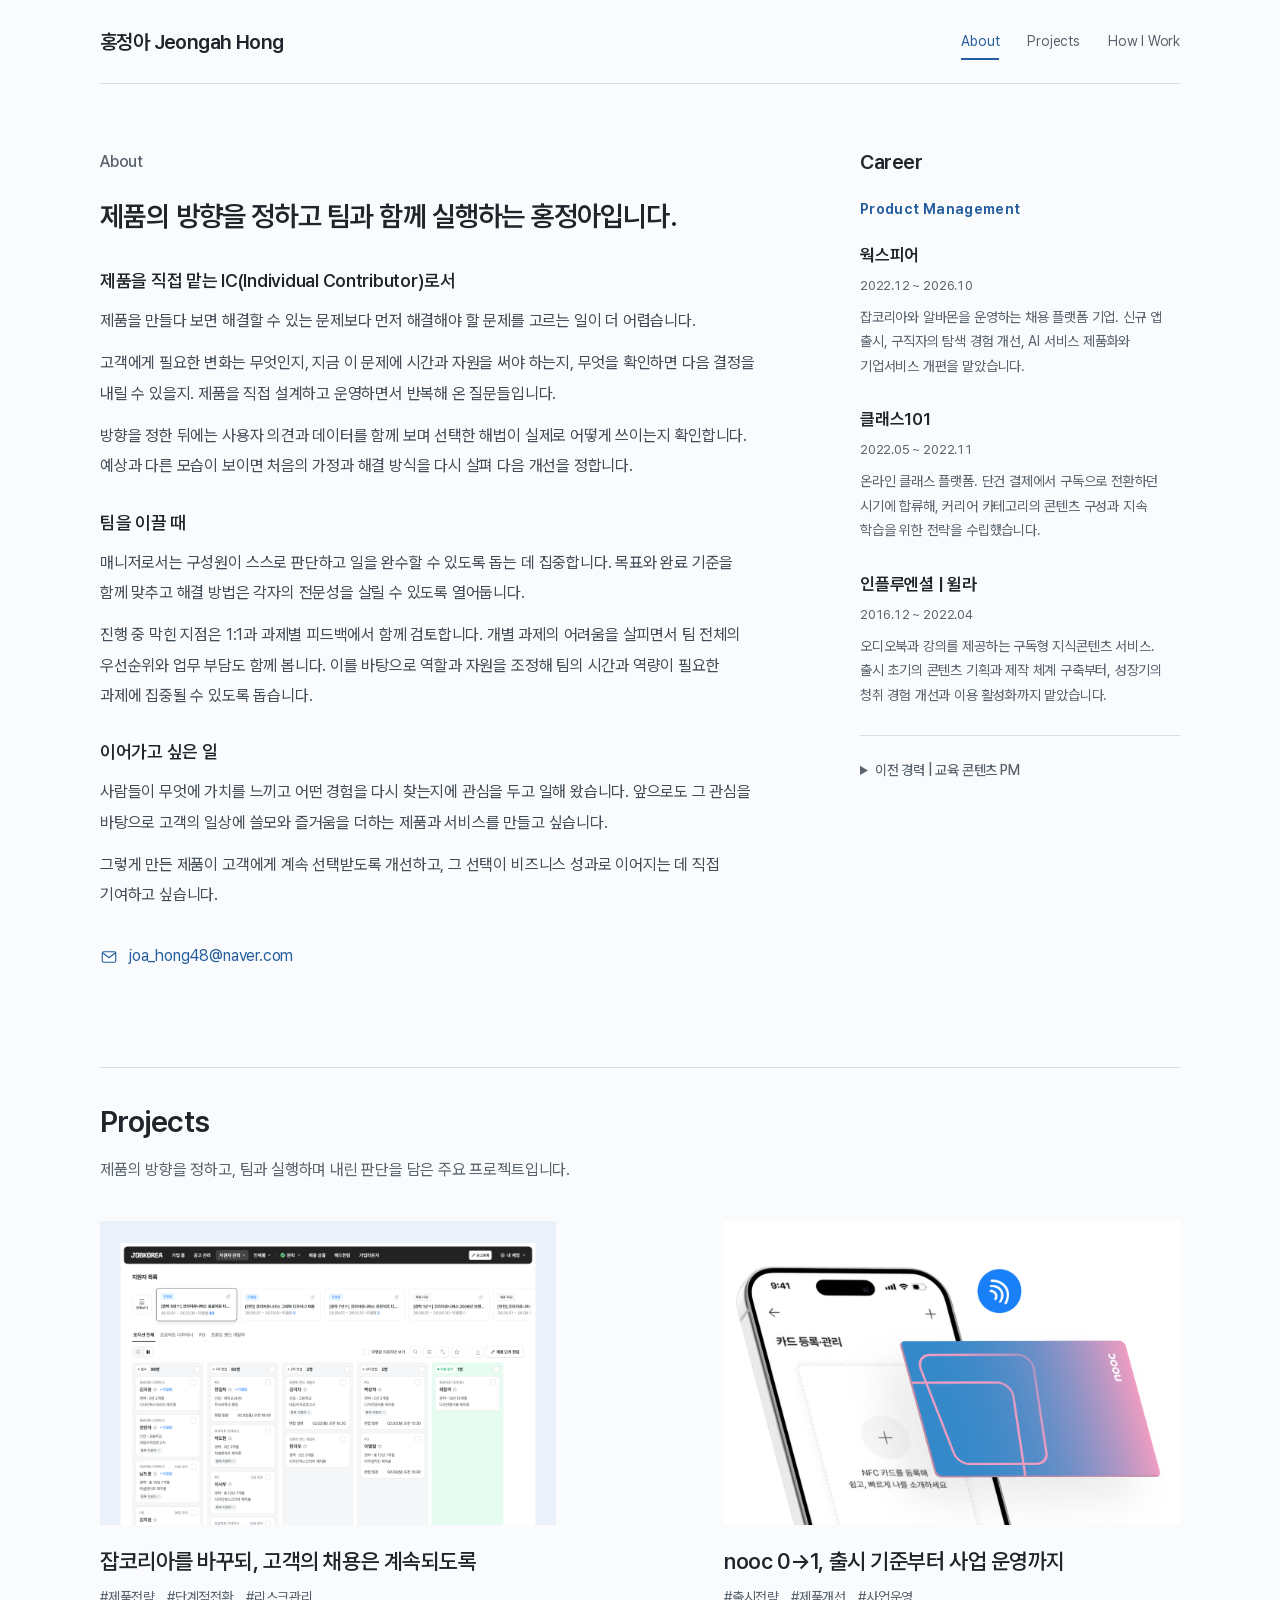
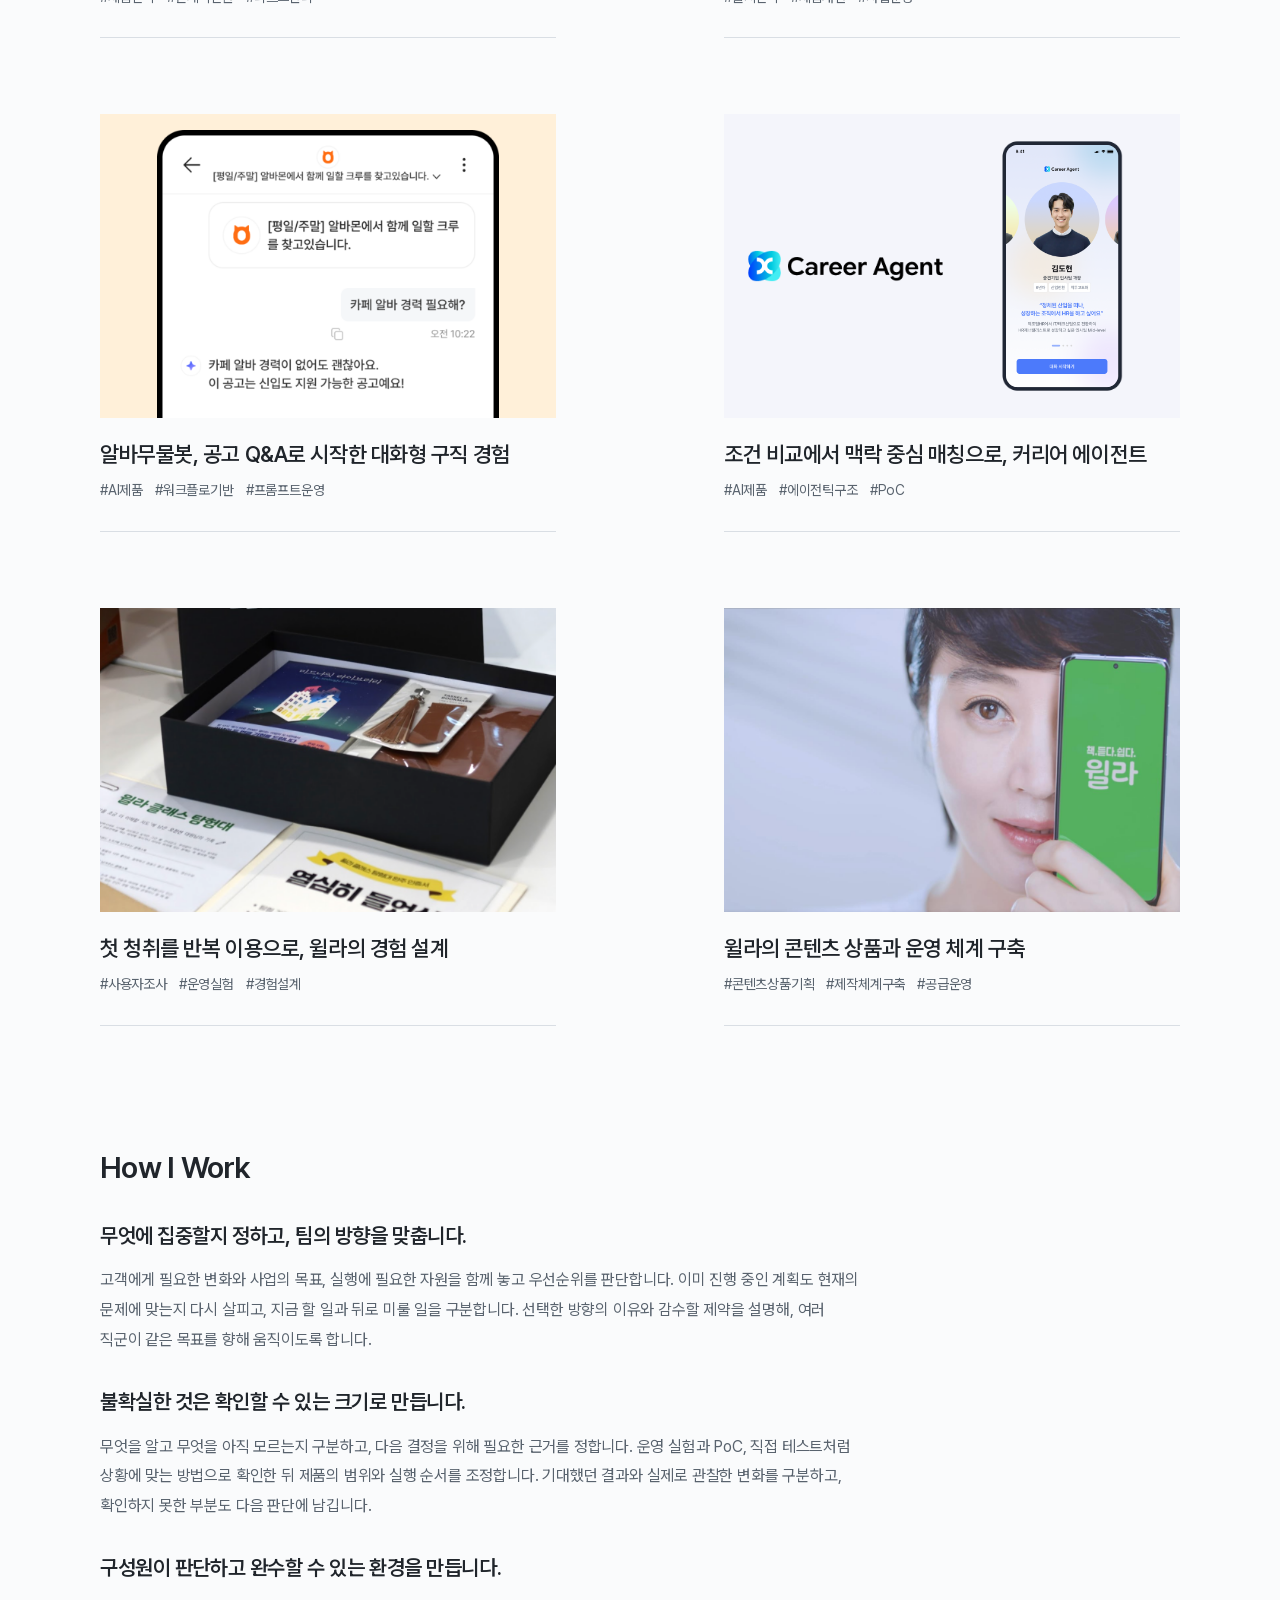
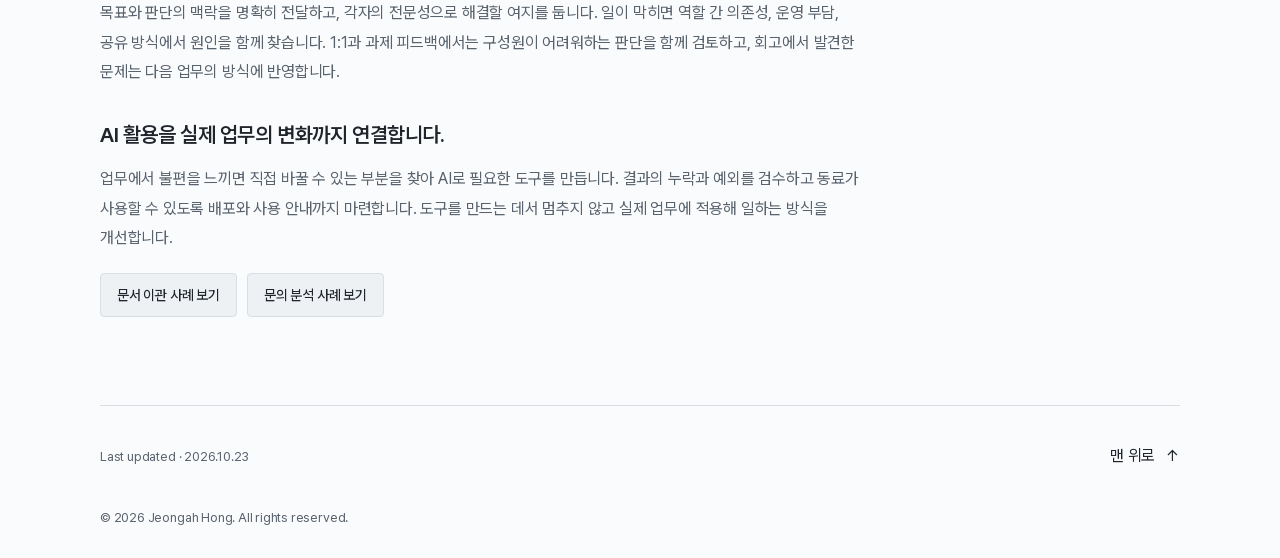
==== commit d0a627fa: "Use existing portfolio URL as minimal sharing entry" ====
--- a/index.html
+++ b/index.html
@@ -1,56 +1,19 @@
 <!doctype html>
-<html lang="ko" id="top"><head><meta charset="utf-8"><meta name="viewport" content="width=device-width, initial-scale=1">
-<title>Portfolio - Jeongah Hong</title>
-<meta name="theme-color" content="#fafbfc"><meta property="og:type" content="website"><meta property="og:title" content="Product Management &amp; Project Leadership | 홍정아">
-<link rel="icon" href="assets/favicon.svg" type="image/svg+xml"><link rel="preload" href="assets/PretendardVariable.woff2" as="font" type="font/woff2" crossorigin>
-<link rel="stylesheet" href="assets/site.css?v=5038ac8d3e"><link rel="stylesheet" href="assets/home.css?v=88f10d8a53"><link rel="stylesheet" href="assets/tool-dialogs.css?v=997a9b7346"><link rel="stylesheet" href="assets/tool-figures.css?v=df568af5fd"><script src="assets/site.js?v=27dd18fce4" defer></script><script src="assets/thumbnail-interactions.js?v=0f85cde35d" defer></script><script src="assets/intro-reveal.js?v=9d253df925" defer></script><script src="assets/tool-dialogs.js?v=f38b1e9b86" defer></script></head>
-<body class="home-page"><a class="skip-link" href="#main">본문으로 바로가기</a>
-<header class="site-header"><div class="wrap nav"><a class="wordmark" href="index.html" aria-label="홍정아 포트폴리오 홈">홍정아 Jeongah Hong</a><nav class="nav-links" aria-label="포트폴리오 목차"><a href="#intro" data-section-link aria-current="location">About</a><a href="#work" data-section-link>Projects</a><a href="#approach" data-section-link>How I Work</a></nav></div></header><main id="main" tabindex="-1">
-<section class="home-section home-intro" id="intro" aria-labelledby="intro-heading"><div class="wrap intro-layout"><div class="intro-copy">
-<p class="intro-kicker">About</p>
-<h1 class="intro-identity" id="intro-heading">제품의 방향을 정하고 팀과 함께 실행하는 홍정아입니다.</h1>
-<div class="prose career-story intro-narrative"><section class="intro-narrative-section" aria-labelledby="intro-ic"><h2 class="intro-subheading" id="intro-ic">제품을 직접 맡는 IC(Individual Contributor)로서</h2><p>제품을 만들다 보면 해결할 수 있는 문제보다 먼저 해결해야 할 문제를 고르는 일이 더 어렵습니다.</p><p>고객에게 필요한 변화는 무엇인지, 지금 이 문제에 시간과 자원을 써야 하는지, 무엇을 확인하면 다음 결정을 내릴 수 있을지. 제품을 직접 설계하고 운영하면서 반복해 온 질문들입니다.</p><p>방향을 정한 뒤에는 사용자 의견과 데이터를 함께 보며 선택한 해법이 실제로 어떻게 쓰이는지 확인합니다. 예상과 다른 모습이 보이면 처음의 가정과 해결 방식을 다시 살펴 다음 개선을 정합니다.</p></section><section class="intro-narrative-section" aria-labelledby="intro-manager"><h2 class="intro-subheading" id="intro-manager">팀을 이끌 때</h2><p>매니저로서는 구성원이 스스로 판단하고 일을 완수할 수 있도록 돕는 데 집중합니다. 목표와 완료 기준을 함께 맞추고 해결 방법은 각자의 전문성을 살릴 수 있도록 열어둡니다.</p><p>진행 중 막힌 지점은 1:1과 과제별 피드백에서 함께 검토합니다. 개별 과제의 어려움을 살피면서 팀 전체의 우선순위와 업무 부담도 함께 봅니다. 이를 바탕으로 역할과 자원을 조정해 팀의 시간과 역량이 필요한 과제에 집중될 수 있도록 돕습니다.</p></section><section class="intro-narrative-section" aria-labelledby="intro-future"><h2 class="intro-subheading" id="intro-future">이어가고 싶은 일</h2><p>사람들이 무엇에 가치를 느끼고 어떤 경험을 다시 찾는지에 관심을 두고 일해 왔습니다. 앞으로도 그 관심을 바탕으로 고객의 일상에 쓸모와 즐거움을 더하는 제품과 서비스를 만들고 싶습니다.</p><p>그렇게 만든 제품이 고객에게 계속 선택받도록 개선하고, 그 선택이 비즈니스 성과로 이어지는 데 직접 기여하고 싶습니다.</p></section></div>
-<a class="intro-mail" href="mailto:joa_hong48@naver.com" aria-label="이메일 보내기"><svg width="18" height="18" viewBox="0 0 24 24" fill="none" stroke="currentColor" stroke-width="1.5" aria-hidden="true"><rect x="3" y="5" width="18" height="14" rx="2"/><path d="m3 6 9 7 9-7"/></svg><span>joa_hong48@naver.com</span></a>
-</div>
-<aside class="career-timeline" id="experience" aria-labelledby="timeline-heading"><div class="career-heading"><h2 id="timeline-heading">Career</h2></div><div class="career-track">
-<section class="career-era" aria-labelledby="career-product"><header class="career-era-heading"><h3 id="career-product">Product Management</h3></header><ol><li><div class="career-company"><strong>웍스피어</strong><p class="career-date">2022.12 ~ 2026.10</p></div><p class="career-focus">잡코리아와 알바몬을 운영하는 채용 플랫폼 기업. 신규 앱 출시, 구직자의 탐색 경험 개선, AI 서비스 제품화와 기업서비스 개편을 맡았습니다.</p></li><li><div class="career-company"><strong>클래스101</strong><p class="career-date">2022.05 ~ 2022.11</p></div><p class="career-focus">온라인 클래스 플랫폼. 단건 결제에서 구독으로 전환하던 시기에 합류해, 커리어 카테고리의 콘텐츠 구성과 지속 학습을 위한 전략을 수립했습니다.</p></li><li><div class="career-company"><strong>인플루엔셜 | 윌라</strong><p class="career-date">2016.12 ~ 2022.04</p></div><p class="career-focus">오디오북과 강의를 제공하는 구독형 지식콘텐츠 서비스. 출시 초기의 콘텐츠 기획과 제작 체계 구축부터, 성장기의 청취 경험 개선과 이용 활성화까지 맡았습니다.</p></li></ol></section>
-<details class="career-earlier"><summary>이전 경력 | 교육 콘텐츠 PM</summary><section class="career-era career-era-foundation" aria-labelledby="career-content"><header class="career-era-heading"><h3 id="career-content">HRD Solution PM &amp; Content Planner</h3><p>기업의 교육 목표를 프로그램과 콘텐츠로 구체화하고, 고객사와 제작 조직 사이에서 일정과 품질, 자원을 관리했습니다.</p></header><ol><li><strong>퍼브</strong><p class="career-date">2016.01 ~ 2016.12</p></li><li><strong>멀티캠퍼스</strong><p class="career-date">2012.03 ~ 2015.01</p></li><li><strong>사이버출판사</strong><p class="career-date">2010.10 ~ 2012.02</p></li><li><strong>큐브앤큐브</strong><p class="career-date">2009.05 ~ 2010.07</p></li></ol></section></details>
-</div></aside></div></section>
-<section class="home-section" id="work" aria-labelledby="work-heading"><div class="wrap section-stack"><div class="work-heading-row"><h2 class="section-title" id="work-heading">Projects</h2></div><p class="work-caption">제품의 방향을 정하고, 팀과 실행하며 내린 판단을 담은 주요 프로젝트입니다.</p><div class="project-gallery"><article class="project-card" id="project-b2b"><a class="project-card-link" href="cases/b2b.html" aria-labelledby="card-b2b-title" aria-describedby="card-b2b-summary">
-<figure class="project-cover"><div class="project-thumbnail cover-finished"><div class="cover-scene"><img src="assets/covers/b2b-product-cover.png" alt="잡코리아의 메뉴, 채용 공고와 지원자 관리 보드를 보여주는 실제 제품 화면" width="1200" height="800" loading="lazy" decoding="async"></div></div><p class="project-summary" aria-hidden="true">기존 고객이 서비스를 계속 이용할 수 있도록 레거시 시스템의 단계적 개편 전략을 정하고, 첫 과제인 지원자 관리 개편을 출시했습니다.</p></figure>
-<div class="project-card-body"><h3 id="card-b2b-title">잡코리아를 바꾸되, 고객의 채용은 계속되도록</h3>
-<p class="project-tags"><span>#제품전략</span> <span>#단계적전환</span> <span>#리스크관리</span></p><p class="project-summary-mobile" id="card-b2b-summary">기존 고객이 서비스를 계속 이용할 수 있도록 레거시 시스템의 단계적 개편 전략을 정하고, 첫 과제인 지원자 관리 개편을 출시했습니다.</p></div></a></article><article class="project-card" id="project-nooc"><a class="project-card-link" href="cases/nooc.html" aria-labelledby="card-nooc-title" aria-describedby="card-nooc-summary">
-<figure class="project-cover"><div class="project-thumbnail cover-finished"><div class="cover-scene"><img src="assets/covers/nooc-a-landscape.png" alt="nooc 앱의 NFC 명함 등록 화면과 실물 NFC 명함을 함께 보여주는 서비스 소개 자료" width="1200" height="800" loading="lazy" decoding="async"></div></div><p class="project-summary" aria-hidden="true">출시 범위와 품질 기준을 정해 앱을 출시하고 제품 개선과 서비스 운영, 마케팅 예산과 사업 결산까지 맡았습니다.</p></figure>
-<div class="project-card-body"><h3 id="card-nooc-title">nooc 0→1, 출시 기준부터 사업 운영까지</h3>
-<p class="project-tags"><span>#출시전략</span> <span>#제품개선</span> <span>#사업운영</span></p><p class="project-summary-mobile" id="card-nooc-summary">출시 범위와 품질 기준을 정해 앱을 출시하고 제품 개선과 서비스 운영, 마케팅 예산과 사업 결산까지 맡았습니다.</p></div></a></article><article class="project-card" id="project-alba-qna"><a class="project-card-link" href="cases/alba-qna.html" aria-labelledby="card-alba-qna-title" aria-describedby="card-alba-qna-summary">
-<figure class="project-cover"><div class="project-thumbnail cover-finished"><div class="cover-scene"><img src="assets/covers/alba-product-cover.png" alt="알바무물봇에서 카페 알바 경력이 필요한지 묻고 해당 공고의 지원 조건을 답하는 실제 대화" width="1200" height="800" loading="lazy" decoding="async"></div></div><p class="project-summary" aria-hidden="true">응답 정책과 평가 기준을 직접 설계하고 개발팀의 코드 배포 없이 제품 담당자가 프롬프트를 수정하고 배포할 수 있는 체계를 마련했습니다.</p></figure>
-<div class="project-card-body"><h3 id="card-alba-qna-title">알바무물봇, 공고 Q&A로 시작한 대화형 구직 경험</h3>
-<p class="project-tags"><span>#AI제품</span> <span>#워크플로기반</span> <span>#프롬프트운영</span></p><p class="project-summary-mobile" id="card-alba-qna-summary">응답 정책과 평가 기준을 직접 설계하고 개발팀의 코드 배포 없이 제품 담당자가 프롬프트를 수정하고 배포할 수 있는 체계를 마련했습니다.</p></div></a></article><article class="project-card" id="project-career-agent"><a class="project-card-link" href="cases/career-agent.html" aria-labelledby="card-career-agent-title" aria-describedby="card-career-agent-summary">
-<figure class="project-cover"><div class="project-thumbnail cover-agent"><div class="cover-scene"><img src="assets/covers/career-agent-centered.png" alt="커리어 에이전트의 실제 로고와 가상 페르소나를 선택하는 온보딩 화면" width="1200" height="800" loading="lazy" decoding="async"></div><div class="persona-window" aria-hidden="true"><div class="persona-strip"><img src="assets/covers/career-agent-persona-1.png" alt="" width="780" height="1688" loading="lazy" decoding="async"><img src="assets/covers/career-agent-persona-2.png" alt="" width="780" height="1688" loading="lazy" decoding="async"><img src="assets/covers/career-agent-persona-3.png" alt="" width="780" height="1688" loading="lazy" decoding="async"><img src="assets/covers/career-agent-persona-4.png" alt="" width="780" height="1688" loading="lazy" decoding="async"></div></div></div><p class="project-summary" aria-hidden="true">탐색 조건의 해석과 확인 기준을 정하고 PoC로 제품화에 필요한 선결 과제를 구체화했습니다.</p></figure>
-<div class="project-card-body"><h3 id="card-career-agent-title">조건 비교에서 맥락 중심 매칭으로, 커리어 에이전트</h3>
-<p class="project-tags"><span>#AI제품</span> <span>#에이전틱구조</span> <span>#PoC</span></p><p class="project-summary-mobile" id="card-career-agent-summary">탐색 조건의 해석과 확인 기준을 정하고 PoC로 제품화에 필요한 선결 과제를 구체화했습니다.</p></div></a></article><article class="project-card" id="project-willa"><a class="project-card-link" href="cases/welaaa.html" aria-labelledby="card-willa-title" aria-describedby="card-willa-summary">
-<figure class="project-cover"><div class="project-thumbnail cover-finished"><div class="cover-scene"><img src="assets/covers/willa-experience-cover.png" alt="윌라 클래스 탐험대의 도서와 책갈피, 완주 인증 운영물" width="1200" height="800" loading="lazy" decoding="async"></div></div><p class="project-summary" aria-hidden="true">운영 실험으로 청취 행동 변화에 대한 가설을 검증하고 그 결과를 추천 지면과 청취 리포트 기획의 근거로 삼았습니다.</p></figure>
-<div class="project-card-body"><h3 id="card-willa-title">첫 청취를 반복 이용으로, 윌라의 경험 설계</h3>
-<p class="project-tags"><span>#사용자조사</span> <span>#운영실험</span> <span>#경험설계</span></p><p class="project-summary-mobile" id="card-willa-summary">운영 실험으로 청취 행동 변화에 대한 가설을 검증하고 그 결과를 추천 지면과 청취 리포트 기획의 근거로 삼았습니다.</p></div></a></article><article class="project-card" id="project-content-system"><a class="project-card-link" href="cases/content-system.html" aria-labelledby="card-content-system-title" aria-describedby="card-content-system-summary">
-<figure class="project-cover"><div class="project-thumbnail cover-finished"><div class="cover-scene"><img src="assets/covers/willa-production-landscape.png" alt="윌라 IR 자료의 브랜드 이미지, 김혜수와 윌라 로고가 표시된 휴대폰" width="1200" height="800" loading="lazy" decoding="async"></div></div><p class="project-summary" aria-hidden="true">청취 경험에 맞는 콘텐츠 상품을 기획하고 제작 포맷과 공급 및 운영 체계를 정비했습니다.</p></figure>
-<div class="project-card-body"><h3 id="card-content-system-title">윌라의 콘텐츠 상품과 운영 체계 구축</h3>
-<p class="project-tags"><span>#콘텐츠상품기획</span> <span>#제작체계구축</span> <span>#공급운영</span></p><p class="project-summary-mobile" id="card-content-system-summary">청취 경험에 맞는 콘텐츠 상품을 기획하고 제작 포맷과 공급 및 운영 체계를 정비했습니다.</p></div></a></article></div></div></section>
-<section class="home-section" id="approach" aria-labelledby="approach-heading"><div class="wrap section-stack"><h2 class="section-title" id="approach-heading">How I Work</h2>
-<div class="practice-list">
-<article class="practice-item"><h3>무엇에 집중할지 정하고, 팀의 방향을 맞춥니다.</h3><p>고객에게 필요한 변화와 사업의 목표, 실행에 필요한 자원을 함께 놓고 우선순위를 판단합니다. 이미 진행 중인 계획도 현재의 문제에 맞는지 다시 살피고, 지금 할 일과 뒤로 미룰 일을 구분합니다. 선택한 방향의 이유와 감수할 제약을 설명해, 여러 직군이 같은 목표를 향해 움직이도록 합니다.</p></article>
-<article class="practice-item"><h3>불확실한 것은 확인할 수 있는 크기로 만듭니다.</h3><p>무엇을 알고 무엇을 아직 모르는지 구분하고, 다음 결정을 위해 필요한 근거를 정합니다. 운영 실험과 PoC, 직접 테스트처럼 상황에 맞는 방법으로 확인한 뒤 제품의 범위와 실행 순서를 조정합니다. 기대했던 결과와 실제로 관찰한 변화를 구분하고, 확인하지 못한 부분도 다음 판단에 남깁니다.</p></article>
-<article class="practice-item"><h3>구성원이 판단하고 완수할 수 있는 환경을 만듭니다.</h3><p>목표와 판단의 맥락을 명확히 전달하고, 각자의 전문성으로 해결할 여지를 둡니다. 일이 막히면 역할 간 의존성, 운영 부담, 공유 방식에서 원인을 함께 찾습니다. 1:1과 과제 피드백에서는 구성원이 어려워하는 판단을 함께 검토하고, 회고에서 발견한 문제는 다음 업무의 방식에 반영합니다.</p></article>
-<article class="practice-item"><h3>AI 활용을 실제 업무의 변화까지 연결합니다.</h3><p>업무에서 불편을 느끼면 직접 바꿀 수 있는 부분을 찾아 AI로 필요한 도구를 만듭니다. 결과의 누락과 예외를 검수하고 동료가 사용할 수 있도록 배포와 사용 안내까지 마련합니다. 도구를 만드는 데서 멈추지 않고 실제 업무에 적용해 일하는 방식을 개선합니다.</p>
-<div class="practice-evidence">
-<a class="practice-example" href="#tool-dialog-migration" data-tool-dialog="tool-dialog-migration" aria-haspopup="dialog" aria-controls="tool-dialog-migration">문서 이관 사례 보기</a>
-<a class="practice-example" href="#tool-dialog-sustain" data-tool-dialog="tool-dialog-sustain" aria-haspopup="dialog" aria-controls="tool-dialog-sustain">문의 분석 사례 보기</a>
-</div></article>
-</div></div></section>
-<dialog class="tool-dialog" id="tool-dialog-migration" aria-labelledby="tool-dialog-migration-title">
-<header class="tool-dialog-header"><h2 id="tool-dialog-migration-title" tabindex="-1">문서 이관 도구</h2><button class="tool-dialog-close" type="button" data-dialog-close aria-label="문서 이관 도구 닫기">닫기 <span aria-hidden="true">×</span></button></header>
-<div class="tool-dialog-content"><dl class="tool-overview" aria-label="도구 개요"><div><dt>구현</dt><dd>약 6시간</dd></div><div><dt>개발 도구</dt><dd>Claude Code</dd></div><div><dt>기술 스택</dt><dd>Python, Flask, Next.js, React</dd></div></dl><section class="tool-dialog-section"><h3>배경과 필요성</h3><p>Notion을 전사 협업툴로 도입하면서 조직에서 10년 넘게 사용한 Confluence와 최근 1년간 사용한 Slack에 쌓인 방대한 업무 자료를 옮겨야 했습니다.</p><p>Confluence에 내보내기 기능이 있었지만 원본의 형태를 온전히 유지할 수 없었습니다.</p></section><section class="tool-dialog-section"><h3>해결하려던 문제와 목표</h3><p><strong>방대한 업무 자료를 몇 번의 클릭으로 옮기되, Notion에서도 원본처럼 활용할 수 있게 하는 것</strong>이 목표였습니다. 본문과 첨부파일, 이미지, 표와 코드 블록 같은 서식, 상위와 하위 페이지 구조를 함께 보존하는 데 집중했습니다.</p></section><section class="tool-dialog-section"><h3>구현 방식</h3><p>본인 계정으로 로그인한 뒤 옮길 Confluence 페이지와 Notion의 목적지를 입력하고 <strong>‘이사 시작’을 누르면 하위 페이지까지 함께 옮겨집니다.</strong></p><p>상위와 하위 페이지 관계는 별도로 저장했습니다. 이관 후 Notion에서 위키로 전환하면 도구의 업데이트 기능으로 이 관계를 연결할 수 있게 했습니다. Slack용 도구도 같은 사용 흐름으로 만들었으며 Canvas를 목록에서 고르거나 링크로 지정할 수 있습니다.</p><figure class="tool-flow"><div class="tool-flow-frame"><ol class="tool-flow-steps"><li><div class="tool-flow-label">1. 이사 시작</div><img src="cases/assets/ai/migration-start-20261020.png" alt="원본과 Notion 목적지 페이지를 입력하고 이사 시작을 실행하는 화면" width="1232" height="650" loading="lazy" decoding="async"></li><li><span class="tool-flow-arrow" aria-hidden="true"></span><div class="tool-flow-label">2. 이사 완료</div><img src="cases/assets/ai/migration-complete-20261020.png" alt="이관 완료 건수와 결과 리포트 버튼을 보여주는 화면" width="1232" height="400" loading="lazy" decoding="async"></li></ol></div><figcaption>구현 화면을 예시 데이터로 재현했습니다.</figcaption></figure></section><section class="tool-dialog-section"><h3>개발 과정</h3><p>Claude와 대화하며 요구사항과 사용 흐름을 정리하고 Claude Code로 구현했습니다. 약 6시간이 걸렸습니다. 가장 많은 시간이 걸린 부분은 테스트에서 확인한 실패 사례를 보완하고 결과 리포트를 만드는 과정이었습니다.</p><p>처음 이관 기능을 구현한 뒤 실제 업무 자료로 테스트해 보니 파일이 많으면 작업이 중간에 멈추거나 첨부파일 용량 제한 때문에 일부가 옮겨지지 않는 경우가 있었습니다. 어느 부분이 실패했는지 모르면 모든 페이지를 직접 확인해야 했습니다.</p><p>그래서 <strong>이관 결과를 완료, 일부 완료, 미완료로 구분하고 완료하지 못한 내용과 사유를 결과 리포트에 표시했습니다.</strong> 이를 통해 중간에 멈춰도 다시 시작할 지점을 알 수 있었고, 일부만 실패했다면 해당 항목만 확인해 보완할 수 있었습니다.</p></section><section class="tool-dialog-section"><h3>결과</h3><p>완성된 도구는 누구나 쉽게 실행할 수 있도록 <strong>설치형 앱으로 만들고 사용 가이드와 함께 배포했습니다.</strong> 가이드에는 상세한 실행 방법과 페이지 수 및 구성에 따른 예상 소요 시간, 오류가 발생할 수 있는 상황, 결과 리포트 확인 방법과 필요한 후속 조치를 담았습니다.</p><p>배포 후 제품팀뿐 아니라 사업, 영업 등 다양한 팀의 동료들이 업무 자료를 옮기는 데 활용했습니다. 수백 개 페이지를 일일이 복사하고 붙여넣는 대신 <strong>‘이사 시작’ 버튼을 한 번 눌러 옮기고, 리포트에 남은 실패 항목만 확인해 보완</strong>할 수 있었습니다.</p><p>개인적으로는 제가 필요한 도구를 AI와 함께 혼자서 처음부터 끝까지 만들어 본 첫 경험이기도 했습니다.</p><p>약 6시간 만에 사용 가능한 도구를 구현할 수 있었던 것은, 직접 사용자로서 무엇이 필요하고 어떤 수준이어야 쓸 수 있는지 명확히 알고 있었기 때문이라고 생각합니다. AI가 어디까지 구현할 수 있는지를 아는 것보다, <strong>무엇을 어떤 수준으로 만들어야 실제로 쓰일지를 아는 것이 더 중요했습니다.</strong> 해결할 문제와 기준을 알고 있다면, 누구나 필요한 도구를 직접 만들고 같은 문제를 겪는 사람에게 제공할 수 있다는 가능성을 확인한 경험이었습니다.</p></section></div></dialog><dialog class="tool-dialog" id="tool-dialog-sustain" aria-labelledby="tool-dialog-sustain-title">
-<header class="tool-dialog-header"><h2 id="tool-dialog-sustain-title" tabindex="-1">서스테인 보드</h2><button class="tool-dialog-close" type="button" data-dialog-close aria-label="서스테인 보드 닫기">닫기 <span aria-hidden="true">×</span></button></header>
-<div class="tool-dialog-content"><dl class="tool-overview" aria-label="도구 개요"><div><dt>초기 구현</dt><dd>1일</dd></div><div><dt>업무 적용 후 개선</dt><dd>3주</dd></div><div><dt>개발 도구</dt><dd>Claude Code</dd></div><div><dt>기술 스택</dt><dd>Python, PostgreSQL, Next.js, Recharts</dd></div></dl><section class="tool-dialog-section"><h3>배경과 필요성</h3><p>잡코리아와 알바몬의 구인자 서비스를 담당하는 팀을 맡게 되면서, 가장 먼저 발견한 문제는 <strong>팀이 고객 문의와 내부 요청에 많은 시간을 쓰고 있지만 어떤 업무가 누구에게 얼마나 쌓이는지 파악하기 어렵다는 것</strong>이었습니다. 문의는 Slack과 사내 포털, 개인 DM으로 흩어져 있었습니다.</p><p>먼저 문의 접수와 처리 현황을 확인할 공통 기준인 SSOT(Single Source of Truth)를 마련했습니다. 문의 접수는 Slack으로 모으고 내부 요청과 고객 문의를 채널로 구분했습니다. 답변으로 끝나는 일은 채널에서 처리하고, 원인 조사나 개발이 필요한 일은 Notion 인박스에 남겨 진행을 추적했습니다.</p><p>이렇게 접수와 처리 과정을 추적할 수 있게 됐지만, 기록이 쌓이는 것만으로는 업무 유형과 담당자별 부담을 파악하기 어려웠습니다. <strong>팀이 바쁜 원인을 확인하려면 문의 내용과 처리 주체를 함께 분석</strong>해야 했습니다. <strong>업무 배분을 판단할 수 있도록 SSOT의 기록을 분석하는 대시보드</strong>가 필요했습니다.</p></section><section class="tool-dialog-section"><h3>해결하려던 문제와 목표</h3><p><strong>제품 담당자가 판단하고 실행해야 하는 일과 그렇지 않은 일을 구분해, 제품 조직의 리소스가 필요한 곳에 쓰이도록</strong> 하는 것이 목표였습니다. 업무가 몰리는 원인과 반복되는 비효율을 확인하고 누가 어떤 일을 맡아야 하는지 판단하려 했습니다.</p></section><section class="tool-dialog-section"><h3>구현 방식</h3><p>Slack에 접수된 문의와 스레드의 처리 기록을 자동으로 모아 대시보드에서 확인하도록 만들었습니다. 기간과 서비스를 선택하면 문의 접수 추이와 처리 상태, 팀과 담당자별 분포를 볼 수 있습니다.</p><p>실제 업무 사례를 구체적으로 전달하며 제품 담당자의 판단과 실행이 필요한 문의인지 구분할 기준을 정리하고, 이를 LLM의 분류 지침으로 제공했습니다. LLM이 이 지침에 따라 문의 내용과 스레드의 대화, 처리 결과를 읽고 분류하도록 했습니다. 접수 때 지정된 팀과 실제 처리한 팀은 따로 기록해 어떤 문의가 어느 팀의 업무로 이어지는지 볼 수 있게 했습니다.</p><p>필요한 기능과 분석 기준을 정의하고 Claude Code에 구현을 요청했습니다. 코드 작성은 Claude Code가 수행했고, 저는 실제 업무에 맞게 기능과 결과를 검증했습니다.</p><div class="tool-dialog-screen-pair">
-<figure class="tool-dialog-screen tool-dialog-screen-top"><img src="cases/assets/ai/sustain-01.png" alt="Sustain 대시보드 상단: 문의 접수와 처리 현황, 일별 추이, 채널별 및 처리팀별 분포" width="2880" height="4498" loading="lazy" decoding="async"></figure>
-<figure class="tool-dialog-screen tool-dialog-screen-bottom"><img src="cases/assets/ai/sustain-01.png" alt="Sustain 대시보드 하단: 담당자별 처리 현황, 문의 유형과 접수 내역, 주의가 필요한 문의" width="2880" height="4498" loading="lazy" decoding="async"></figure>
-</div><p class="tool-image-caption">문의 분포와 처리 현황을 확인하는 대시보드입니다. 예시 데이터로 재현했습니다.</p></section><section class="tool-dialog-section"><h3>개발 과정</h3><p><strong>Claude Code로 초기 대시보드를 1일 만에 구현</strong>하고, <strong>업무에 적용한 뒤 3주간 집계와 분류를 개선</strong>했습니다.</p><p>집계 결과에 누락과 오류가 반복돼 실제 기록을 하나씩 확인하며 원인을 찾아야 했습니다. 정확하게 대조하기 위해 문의 기록을 일자별로 나누고, 대시보드를 구성하는 단계별 데이터를 놓고 Claude와 오류가 발생한 지점을 역추적했습니다. 그 과정에서 개인과 그룹 멘션의 식별값, 완료 이모지와 이에 반응한 사용자 정보를 기준으로 처리 상태와 담당자를 구분하는 규칙을 찾았습니다. 이를 Slack 채널의 관리 규칙으로 정리해 구성원들에게 전파하고, 규칙이 반영된 기록을 다시 분석했습니다. <strong>규칙을 찾고 실제 운영에 적용한 뒤 결과를 검증하는 과정을 반복</strong>하면서 집계와 분류를 개선하는 데 많은 시간이 들었습니다.</p></section><section class="tool-dialog-section"><h3>결과</h3><p>분석 대상인 구인자 서비스 문의 중 약 37%는 이미 정해진 정책을 안내하는 일이었습니다. 지원 조직이 답변할 수 있는 문의도 제품 담당자에게 들어오면서, 정책 안내와 제품의 판단 및 실행이 필요한 업무가 같은 담당자에게 쌓이고 있었습니다. 이 부담을 줄이려면 각 팀이 맡을 역할을 명확히 하고, 지원 조직이 직접 답변할 수 있는 조건도 갖춰야 했습니다.</p><p>그래서 <strong>정해진 정책의 안내는 지원 조직이 맡고, 제품 조직은 정책과 기능에 대한 판단과 실행에 집중하도록 부서 간 책임을 정리했습니다.</strong> 지원 조직이 직접 답변하는 데 필요한 내용을 함께 확인하면서, 현행화가 필요한 정책서를 정비하는 일을 제품 조직의 지원 과제로 도출했습니다. 반복되는 안내를 줄일 수 있도록 정책서 기반 자동 답변 에이전트도 후속 과제로 구체화했습니다.</p><p>담당자별 업무량도 확인할 수 있게 되면서 팀 안에서는 <strong>실제 운영 업무량을 근거로 담당 범위를 재조정했습니다.</strong> 이후에도 특정 팀원에게 일이 몰리는지 대시보드로 살펴보며, 문제가 커지기 전에 업무 배분과 지원 방안을 논의할 수 있게 됐습니다.</p><p>이처럼 <strong>업무를 조정하는 데 필요한 근거를 AI로 직접 만든 도구에서 얻을 수 있었습니다.</strong> 데이터팀이나 엔지니어에게 별도로 구현을 요청하지 않고도, 오랫동안 막연하게 느끼던 업무 부담을 분석하고 그 결과를 일하는 방식의 변화로 이어갈 수 있었다는 점이 가장 큰 성과였습니다.</p></section></div></dialog></main><nav class="reading-actions wrap" aria-label="페이지 이동"><p class="last-updated">Last updated · <time datetime="2026-10-23">2026.10.23</time></p><a href="#top">맨 위로 <span aria-hidden="true">↑</span></a></nav><footer class="site-footer"><div class="wrap"><p>© 2026 Jeongah Hong. All rights reserved.</p></div></footer></body></html>+<html lang="ko">
+<head>
+  <meta charset="utf-8">
+  <meta name="viewport" content="width=device-width, initial-scale=1">
+  <title>Portfolio - Jeongah Hong</title>
+  <meta property="og:type" content="website">
+  <meta property="og:title" content="Portfolio - Jeongah Hong">
+  <meta property="og:url" content="https://joahong.github.io/howiwork/">
+  <!-- Keep this sharing entry free of body text, images and automatic HTTP/meta redirects.
+       Browsers navigate with JavaScript; non-rendering preview crawlers read only this page. -->
+  <script>
+    const destination = new URL('portfolio.html', window.location.href);
+    destination.hash = window.location.hash;
+    window.location.replace(destination.href);
+  </script>
+</head>
+<body></body>
+</html>
